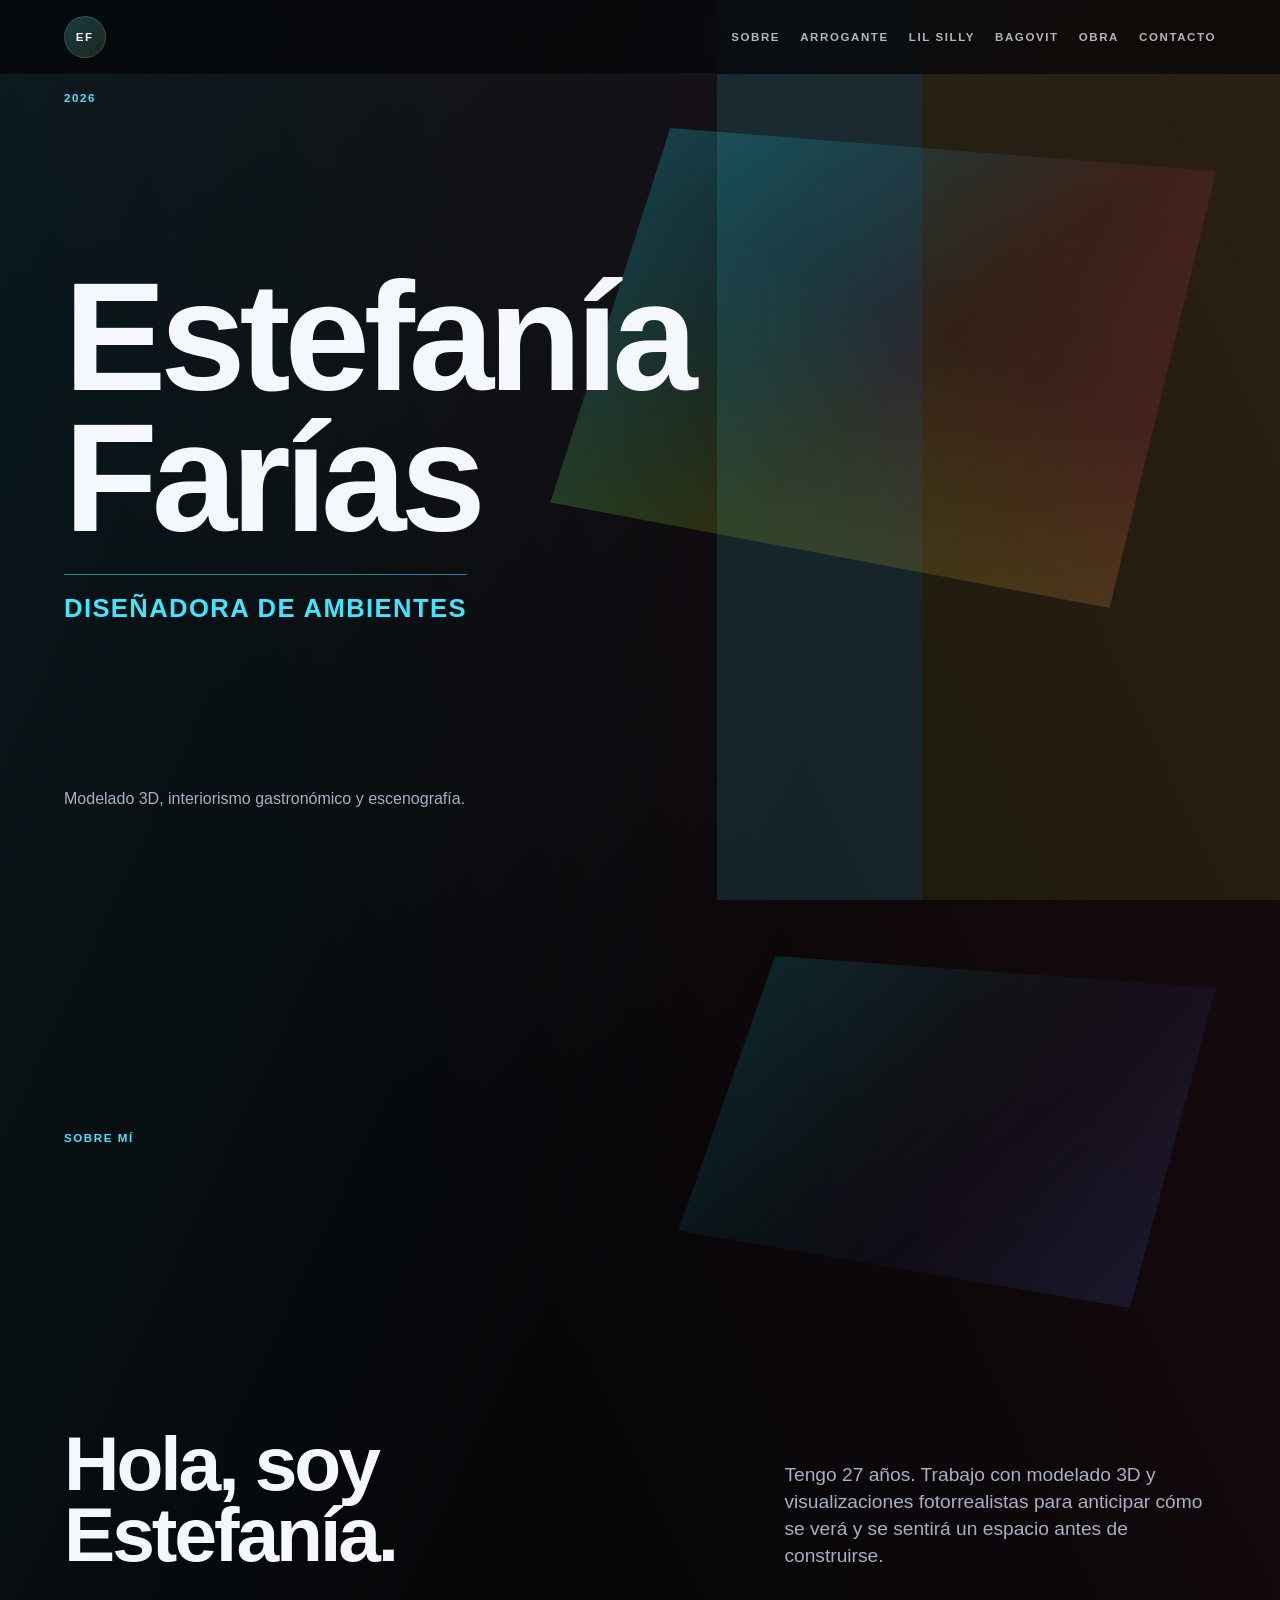
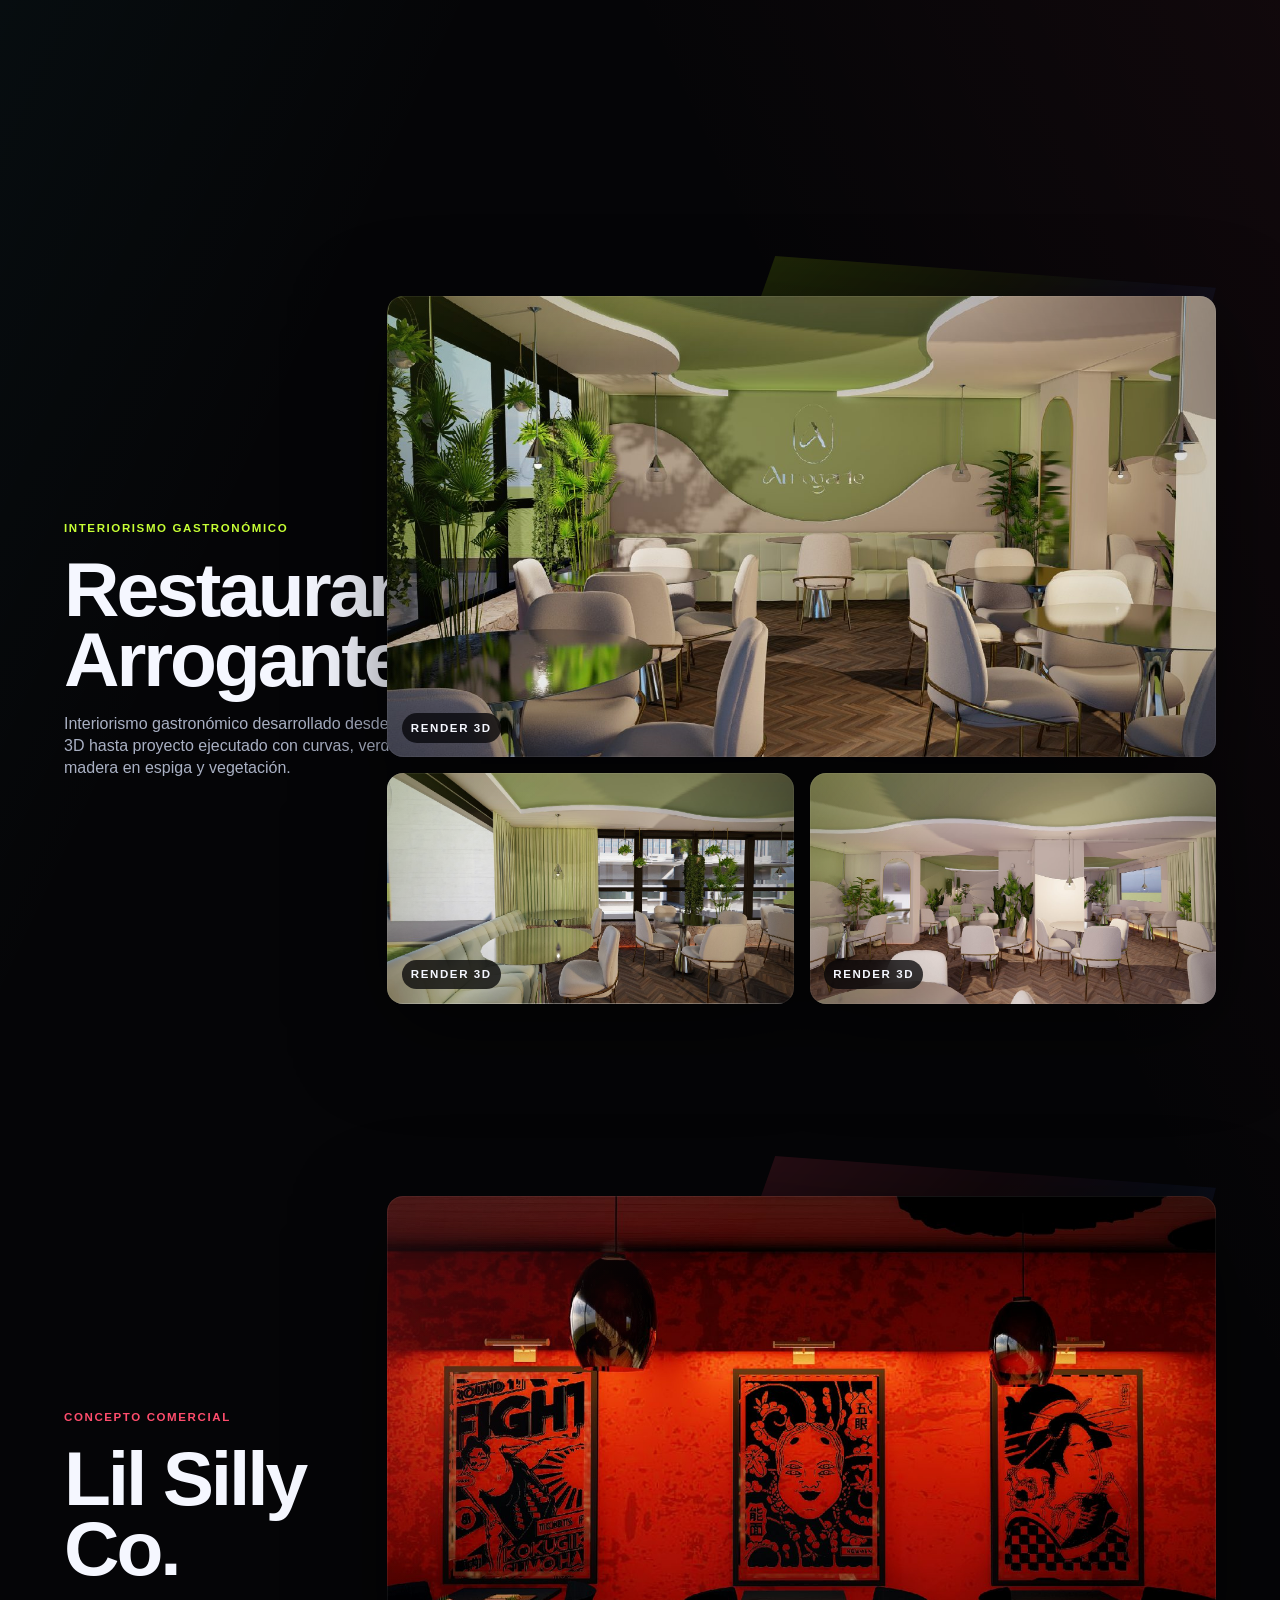
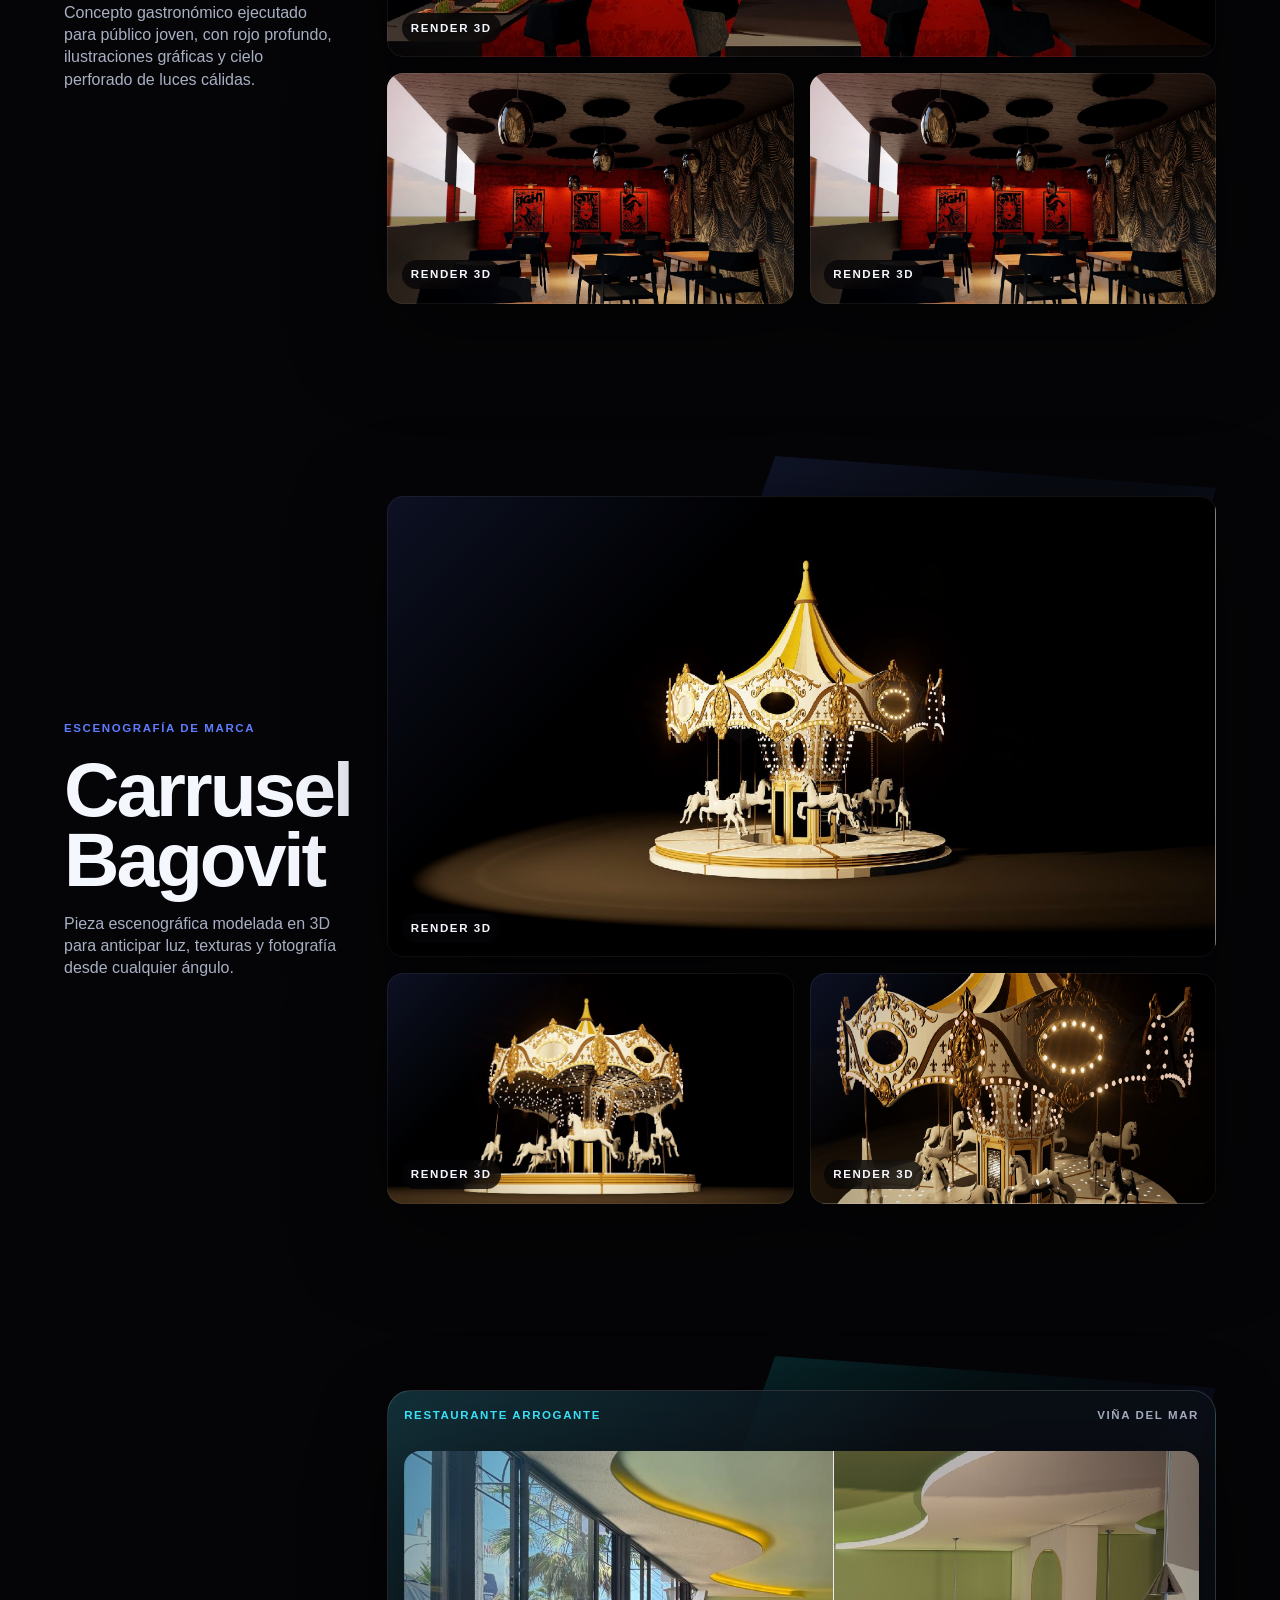
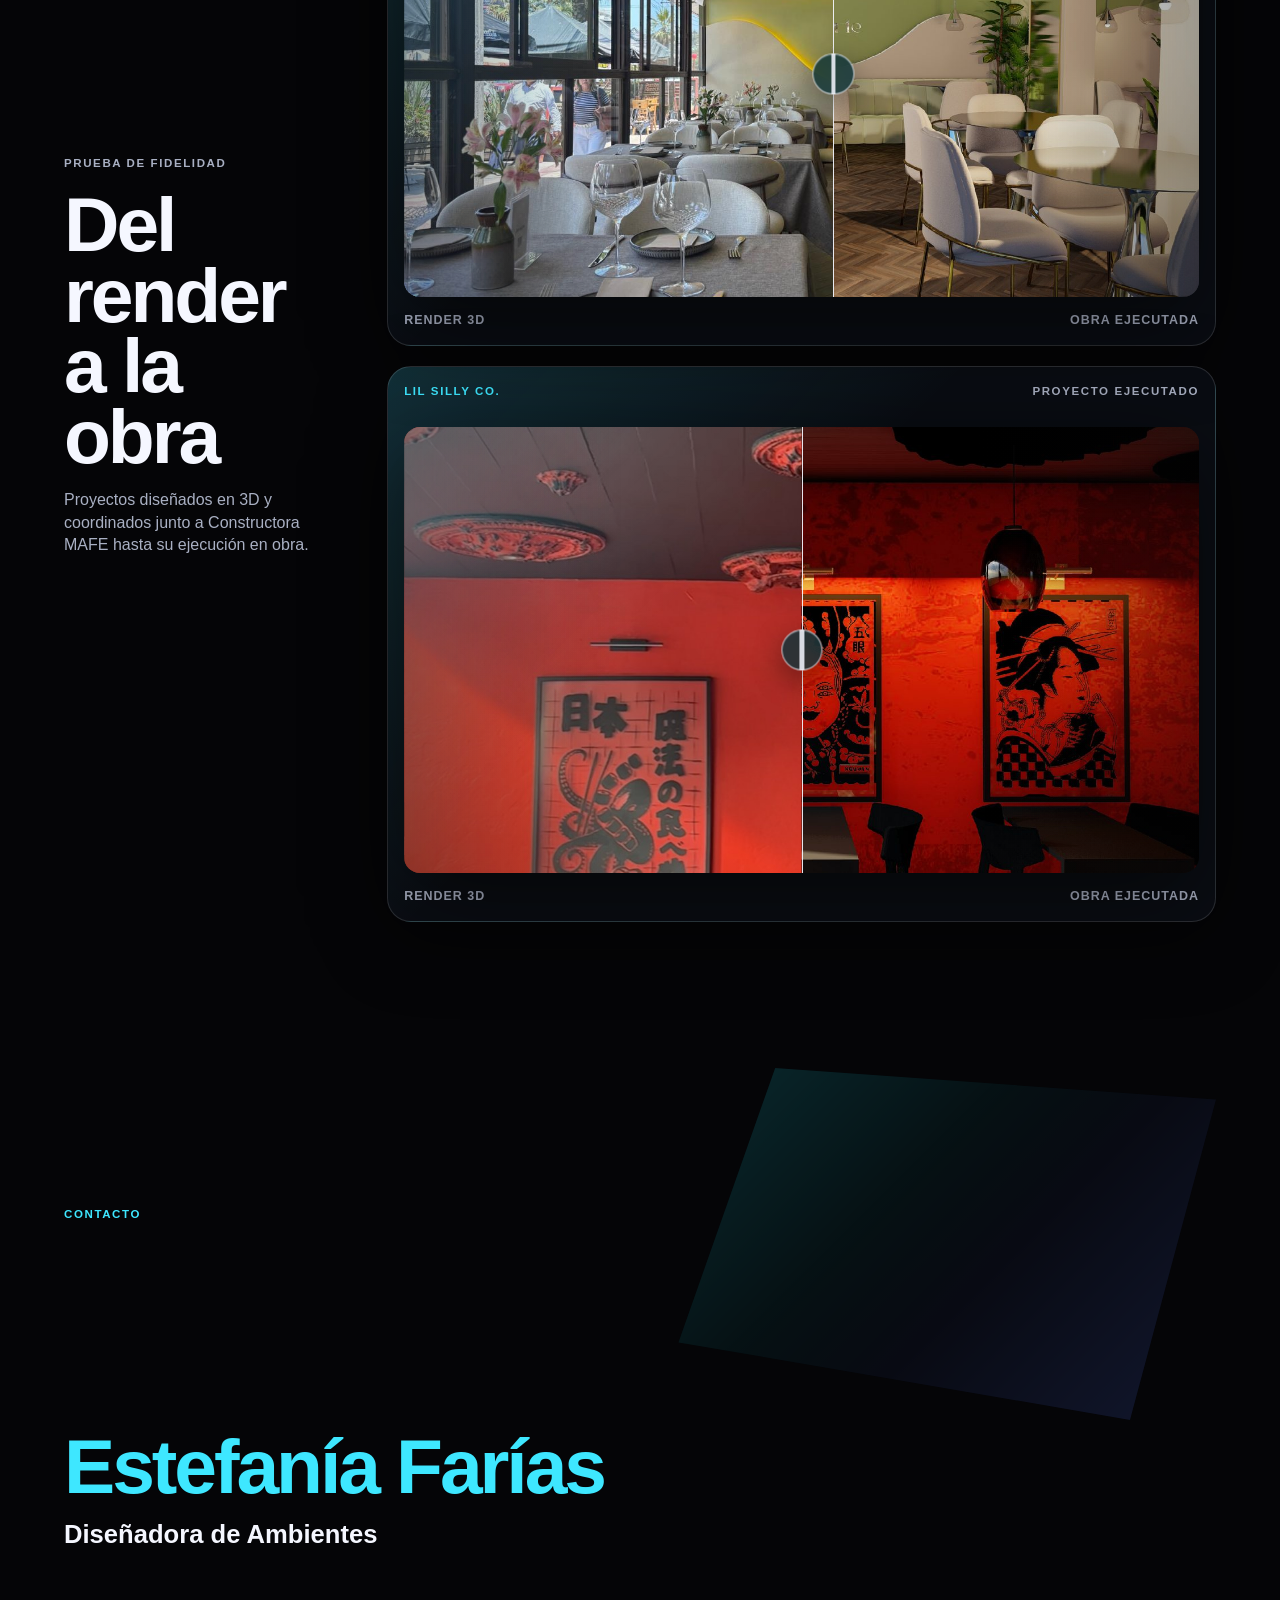
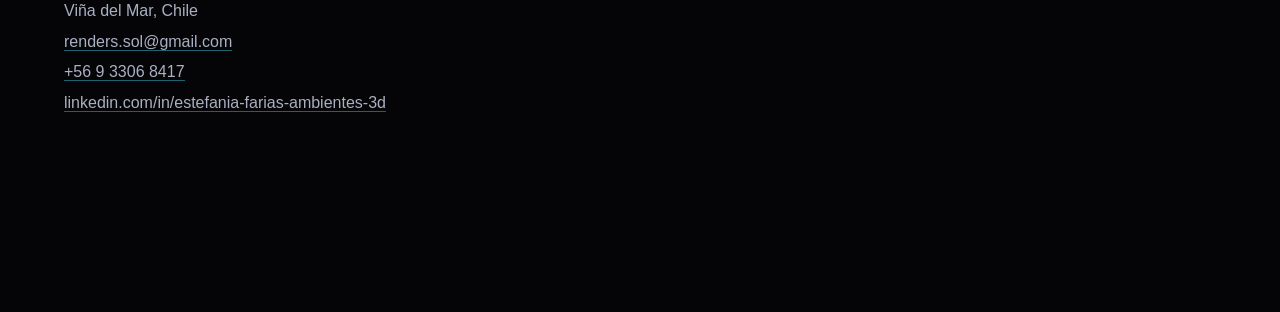
==== portfolio/index.html @ 69ecc2bc "Add Fanny portfolio" ====
<!doctype html>
<html lang="es">
  <head>
    <meta charset="utf-8">
    <meta name="viewport" content="width=device-width, initial-scale=1">
    <title>Estefanía Farías - Portafolio 2026</title>
    <meta name="description" content="Portafolio 2026 de Estefanía Farías, Diseñadora de Ambientes.">
    <link rel="stylesheet" href="css/styles.css">
    <link rel="stylesheet" href="css/print.css" media="print">
  </head>
  <body>
    <a class="skip-link" href="#contenido">Saltar al contenido</a>

    <header class="site-header" aria-label="Navegación principal">
      <a class="brand-mark" href="#portada" aria-label="Ir a portada">EF</a>
      <nav class="main-nav" aria-label="Secciones del portafolio">
        <a href="#sobre-mi">Sobre</a>
        <a href="#arrogante">Arrogante</a>
        <a href="#lil-silly">Lil Silly</a>
        <a href="#bagovit">Bagovit</a>
        <a href="#render-obra">Obra</a>
        <a href="#contacto">Contacto</a>
      </nav>
    </header>

    <main id="contenido">
      <section class="page cover" id="portada" data-section>
        <div class="cover__meta">2026</div>
        <div class="cover__content">
          <h1>Estefanía Farías</h1>
          <p>Diseñadora de Ambientes</p>
        </div>
        <p class="cover__line">Modelado 3D, interiorismo gastronómico y escenografía.</p>
      </section>

      <section class="page about" id="sobre-mi" data-section>
        <p class="kicker">Sobre mí</p>
        <div class="about__content">
          <h2>Hola, soy Estefanía.</h2>
          <p>
            Tengo 27 años. Trabajo con modelado 3D y visualizaciones fotorrealistas
            para anticipar cómo se verá y se sentirá un espacio antes de construirse.
          </p>
        </div>
      </section>

      <section class="page project project--arrogante" id="arrogante" data-section>
        <div class="project__text">
          <p class="kicker">Interiorismo gastronómico</p>
          <h2>Restaurante Arrogante</h2>
          <p>Interiorismo gastronómico desarrollado desde modelado 3D hasta proyecto ejecutado con curvas, verde salvia, madera en espiga y vegetación.</p>
        </div>
        <div class="project-gallery project-gallery--feature">
          <figure class="media media--wide">
            <img src="assets/projects/restaurante-arrogante/comedor-render.jpeg" alt="Render 3D del comedor de Restaurante Arrogante">
            <figcaption>RENDER 3D</figcaption>
          </figure>
          <figure class="media">
            <img src="assets/projects/restaurante-arrogante/muro-verde-render.jpeg" alt="Render 3D con muro verde de Restaurante Arrogante">
            <figcaption>RENDER 3D</figcaption>
          </figure>
          <figure class="media">
            <img src="assets/projects/restaurante-arrogante/detalle-interior-render.jpeg" alt="Render 3D de detalle interior de Restaurante Arrogante">
            <figcaption>RENDER 3D</figcaption>
          </figure>
        </div>
      </section>

      <section class="page project project--lil" id="lil-silly" data-section>
        <div class="project__text">
          <p class="kicker">Concepto comercial</p>
          <h2>Lil Silly Co.</h2>
          <p>Concepto gastronómico ejecutado para público joven, con rojo profundo, ilustraciones gráficas y cielo perforado de luces cálidas.</p>
        </div>
        <div class="project-gallery project-gallery--stack">
          <figure class="media media--wide">
            <img src="assets/projects/lil-silly-co/muro-rojo-render.jpeg" alt="Render 3D del muro rojo de Lil Silly Co.">
            <figcaption>RENDER 3D</figcaption>
          </figure>
          <figure class="media">
            <img src="assets/projects/lil-silly-co/comedor-render-01.jpeg" alt="Render 3D del comedor de Lil Silly Co.">
            <figcaption>RENDER 3D</figcaption>
          </figure>
          <figure class="media">
            <img src="assets/projects/lil-silly-co/comedor-render-02.jpeg" alt="Render 3D del comedor con gráfica de Lil Silly Co.">
            <figcaption>RENDER 3D</figcaption>
          </figure>
        </div>
      </section>

      <section class="page project project--bagovit" id="bagovit" data-section>
        <div class="project__text">
          <p class="kicker">Escenografía de marca</p>
          <h2>Carrusel Bagovit</h2>
          <p>Pieza escenográfica modelada en 3D para anticipar luz, texturas y fotografía desde cualquier ángulo.</p>
        </div>
        <div class="project-gallery project-gallery--feature">
          <figure class="media media--wide">
            <img src="assets/projects/carrusel-bagovit/carrusel-render.jpeg" alt="Render 3D principal del Carrusel Bagovit">
            <figcaption>RENDER 3D</figcaption>
          </figure>
          <figure class="media">
            <img src="assets/projects/carrusel-bagovit/vista-frontal-render.jpeg" alt="Render 3D frontal del Carrusel Bagovit">
            <figcaption>RENDER 3D</figcaption>
          </figure>
          <figure class="media">
            <img src="assets/projects/carrusel-bagovit/detalle-luces-render.jpeg" alt="Render 3D de luces y texturas del Carrusel Bagovit">
            <figcaption>RENDER 3D</figcaption>
          </figure>
        </div>
      </section>

      <section class="page execution execution--proof" id="render-obra" data-section>
        <div class="execution__text">
          <p class="kicker">Prueba de fidelidad</p>
          <h2>Del render a la obra</h2>
          <p>Proyectos diseñados en 3D y coordinados junto a Constructora MAFE hasta su ejecución en obra.</p>
        </div>

        <div class="comparison-list">
          <article class="comparison-card comparison-stage" data-compare style="--split: 54%;">
            <div class="comparison-card__header">
              <span>Restaurante Arrogante</span>
              <small>Viña del Mar</small>
            </div>
            <div class="compare-frame">
              <img src="assets/projects/render-obra-ejecutada/arrogante-render-3d.jpeg" alt="Render 3D de Restaurante Arrogante">
              <div class="compare-frame__after" aria-hidden="true">
                <img src="assets/projects/render-obra-ejecutada/arrogante-obra-ejecutada.jpeg" alt="">
              </div>
              <div class="compare-frame__rule" aria-hidden="true"></div>
              <input class="compare-frame__range" type="range" min="0" max="100" value="54" aria-label="Comparar render y obra ejecutada de Restaurante Arrogante">
            </div>
            <div class="comparison-card__legend" aria-hidden="true">
              <span>Render 3D</span>
              <span>Obra ejecutada</span>
            </div>
          </article>

          <article class="comparison-card comparison-stage" data-compare style="--split: 50%;">
            <div class="comparison-card__header">
              <span>Lil Silly Co.</span>
              <small>Proyecto ejecutado</small>
            </div>
            <div class="compare-frame">
              <img src="assets/projects/render-obra-ejecutada/lil-silly-render-3d.jpeg" alt="Render 3D de Lil Silly Co.">
              <div class="compare-frame__after" aria-hidden="true">
                <img src="assets/projects/render-obra-ejecutada/lil-silly-obra-ejecutada.jpeg" alt="">
              </div>
              <div class="compare-frame__rule" aria-hidden="true"></div>
              <input class="compare-frame__range" type="range" min="0" max="100" value="50" aria-label="Comparar render y obra ejecutada de Lil Silly Co.">
            </div>
            <div class="comparison-card__legend" aria-hidden="true">
              <span>Render 3D</span>
              <span>Obra ejecutada</span>
            </div>
          </article>
        </div>
      </section>

      <section class="page contact" id="contacto" data-section>
        <p class="kicker">Contacto</p>
        <div class="contact__content">
          <h2>Estefanía Farías</h2>
          <p>Diseñadora de Ambientes</p>
          <address>
            Viña del Mar, Chile<br>
            <a href="mailto:renders.sol@gmail.com">renders.sol@gmail.com</a><br>
            <a href="tel:+56933068417">+56 9 3306 8417</a><br>
            <a href="https://linkedin.com/in/estefania-farias-ambientes-3d">linkedin.com/in/estefania-farias-ambientes-3d</a>
          </address>
        </div>
      </section>
    </main>

    <script src="js/portfolio.js"></script>
  </body>
</html>
---- portfolio/css/styles.css ----
:root {
  --bg: #050507;
  --surface: #0d1017;
  --surface-2: #151923;
  --ink: #f5f7ff;
  --muted: #a9b0c3;
  --soft: #636d82;
  --accent: #3ee7ff;
  --accent-2: #c7ff35;
  --accent-3: #ff4d6d;
  --accent-4: #5f7cff;
  --line: rgba(245, 247, 255, 0.14);
  --shadow: 0 26px 90px rgba(0, 0, 0, 0.5);
  --radius: 16px;
  --sans: "Segoe UI Variable Display", "Segoe UI", "Bahnschrift", Arial, sans-serif;
  --max: 1480px;
  --pad-x: clamp(1.25rem, 5vw, 5rem);
  --pad-y: clamp(5.25rem, 7vw, 6.25rem);
  --project-accent: var(--accent);
  --project-accent-soft: rgba(62, 231, 255, 0.18);
}

* {
  box-sizing: border-box;
}

html {
  scroll-behavior: smooth;
  scrollbar-color: var(--accent) #080a0f;
}

body {
  margin: 0;
  background:
    linear-gradient(115deg, rgba(62, 231, 255, 0.09), transparent 28%),
    linear-gradient(245deg, rgba(255, 77, 109, 0.1), transparent 32%),
    var(--bg);
  color: var(--ink);
  font-family: var(--sans);
  font-size: 16px;
  line-height: 1.4;
  overflow-x: hidden;
}

::selection {
  background: var(--accent-2);
  color: #050507;
}

img {
  display: block;
  width: 100%;
  height: 100%;
  object-fit: cover;
}

a {
  color: inherit;
  text-decoration: none;
}

a:focus-visible {
  outline: 2px solid var(--project-accent);
  outline-offset: 4px;
}

figure,
h1,
h2,
p {
  margin: 0;
}

h1,
h2 {
  font-weight: 820;
  letter-spacing: -0.04em;
  line-height: 0.92;
}

h1 {
  max-width: 9ch;
  font-size: clamp(4.5rem, 12vw, 12rem);
}

h2 {
  font-size: clamp(3rem, 6vw, 6.5rem);
}

.skip-link {
  position: fixed;
  z-index: 30;
  top: 1rem;
  left: 1rem;
  padding: 0.75rem 1rem;
  background: var(--ink);
  color: var(--bg);
  transform: translateY(-5rem);
}

.skip-link:focus {
  transform: translateY(0);
}

.site-header {
  position: fixed;
  z-index: 20;
  top: 0;
  left: 0;
  right: 0;
  display: flex;
  align-items: center;
  justify-content: space-between;
  gap: 1rem;
  padding: 1rem var(--pad-x);
  color: rgba(245, 247, 255, 0.72);
  background: rgba(5, 5, 7, 0.72);
  backdrop-filter: blur(18px) saturate(130%);
  border-bottom: 1px solid rgba(245, 247, 255, 0.08);
}

.brand-mark,
.main-nav,
.kicker,
figcaption,
.cover__meta,
.comparison-card__header {
  font-size: 0.72rem;
  font-weight: 760;
  letter-spacing: 1.6px;
  text-transform: uppercase;
}

.brand-mark {
  width: 2.6rem;
  height: 2.6rem;
  display: grid;
  place-items: center;
  border: 1px solid var(--line);
  border-radius: 999px;
  background:
    linear-gradient(135deg, rgba(62, 231, 255, 0.2), rgba(199, 255, 53, 0.08)),
    rgba(245, 247, 255, 0.04);
  color: var(--ink);
}

.main-nav {
  display: flex;
  flex-wrap: nowrap;
  justify-content: flex-end;
  gap: 0.8rem 1.25rem;
  white-space: nowrap;
}

.main-nav a:hover {
  color: var(--accent);
}

.page {
  width: min(100%, var(--max));
  min-height: 100dvh;
  margin: 0 auto;
  padding: var(--pad-y) var(--pad-x);
  position: relative;
  isolation: isolate;
}

.page::before {
  content: "";
  position: absolute;
  z-index: -1;
  inset: 3.5rem var(--pad-x) auto auto;
  width: min(34rem, 42vw);
  height: min(22rem, 30vw);
  pointer-events: none;
  background:
    linear-gradient(135deg, var(--project-accent), transparent 58%),
    linear-gradient(315deg, var(--accent-4), transparent 62%);
  clip-path: polygon(18% 0, 100% 9%, 84% 100%, 0 78%);
  opacity: 0.16;
  filter: saturate(120%);
}

.kicker,
.cover__meta {
  color: var(--project-accent);
}

.cover {
  --project-accent: var(--accent);
  display: grid;
  grid-template-rows: auto 1fr auto;
  gap: 2rem;
  background:
    linear-gradient(90deg, transparent 0 56%, rgba(62, 231, 255, 0.12) 56% 72%, rgba(199, 255, 53, 0.08) 72% 100%);
}

.cover::before {
  inset: 8rem var(--pad-x) auto auto;
  width: min(42rem, 52vw);
  height: min(30rem, 42vw);
  opacity: 0.28;
  background:
    linear-gradient(140deg, rgba(62, 231, 255, 0.95), transparent 52%),
    linear-gradient(25deg, rgba(199, 255, 53, 0.75), transparent 58%),
    linear-gradient(300deg, rgba(255, 77, 109, 0.7), transparent 68%);
}

.cover__content {
  align-self: center;
  display: grid;
  gap: 1.5rem;
}

.cover__content p {
  width: fit-content;
  padding-top: 1rem;
  border-top: 1px solid rgba(62, 231, 255, 0.54);
  color: var(--accent);
  font-size: clamp(1.05rem, 2vw, 1.8rem);
  font-weight: 760;
  letter-spacing: 1.4px;
  text-transform: uppercase;
}

.cover__line {
  max-width: 28rem;
  color: var(--muted);
}

.about {
  display: grid;
  align-items: center;
}

.about__content {
  display: grid;
  grid-template-columns: 0.95fr 0.65fr;
  gap: clamp(2rem, 7vw, 8rem);
  align-items: end;
}

.about__content p {
  color: var(--muted);
  font-size: clamp(1rem, 1.5vw, 1.28rem);
}

.project {
  display: grid;
  grid-template-columns: minmax(17rem, 0.32fr) 1fr;
  gap: clamp(2rem, 4vw, 4rem);
  align-items: center;
}

.project--arrogante {
  --project-accent: var(--accent-2);
  --project-accent-soft: rgba(199, 255, 53, 0.14);
}

.project--lil {
  --project-accent: var(--accent-3);
  --project-accent-soft: rgba(255, 77, 109, 0.16);
}

.project--bagovit {
  --project-accent: var(--accent-4);
  --project-accent-soft: rgba(95, 124, 255, 0.18);
}

.execution--proof {
  --project-accent: var(--accent);
  --project-accent-soft: rgba(62, 231, 255, 0.16);
}

.project__text,
.execution__text {
  display: grid;
  gap: 1.1rem;
}

.project__text p:not(.kicker),
.execution__text p {
  max-width: 25rem;
  color: var(--muted);
}

.project-gallery {
  display: grid;
  grid-template-columns: 1fr 1fr;
  gap: 1rem;
}

.project-gallery--feature .media--wide,
.project-gallery--stack .media--wide {
  grid-column: 1 / -1;
  height: clamp(18rem, 36vw, 33rem);
}

.project-gallery .media:not(.media--wide) {
  height: clamp(12rem, 18vw, 16.5rem);
}

.media {
  position: relative;
  overflow: hidden;
  border-radius: var(--radius);
  background: var(--surface);
  box-shadow: var(--shadow);
  outline: 1px solid rgba(245, 247, 255, 0.08);
  outline-offset: -1px;
}

.media::after {
  content: "";
  position: absolute;
  inset: 0;
  pointer-events: none;
  background:
    linear-gradient(135deg, var(--project-accent-soft), transparent 32%),
    radial-gradient(circle at 50% 40%, transparent 48%, rgba(0, 0, 0, 0.32) 100%);
  opacity: 0.78;
}

figcaption {
  position: absolute;
  left: 0.9rem;
  bottom: 0.9rem;
  z-index: 2;
  padding: 0.42rem 0.58rem;
  border-radius: 999px;
  background: rgba(5, 5, 7, 0.76);
  color: var(--ink);
  backdrop-filter: blur(10px) saturate(130%);
}

.execution {
  display: grid;
  grid-template-columns: minmax(17rem, 0.3fr) 1fr;
  gap: clamp(2rem, 4vw, 4rem);
  align-items: center;
}

.comparison-list {
  display: grid;
  gap: 1.2rem;
}

.comparison-card {
  padding: 1rem;
  border: 1px solid var(--line);
  border-radius: calc(var(--radius) + 8px);
  background:
    linear-gradient(135deg, var(--project-accent-soft), transparent 42%),
    rgba(13, 16, 23, 0.82);
  box-shadow: 0 20px 70px rgba(0, 0, 0, 0.36);
}

.comparison-stage {
  display: grid;
  gap: 0.9rem;
  transition:
    border-color 180ms cubic-bezier(0.23, 1, 0.32, 1),
    transform 180ms cubic-bezier(0.23, 1, 0.32, 1);
}

@media (hover: hover) and (pointer: fine) {
  .comparison-stage:hover {
    border-color: color-mix(in srgb, var(--project-accent) 55%, transparent);
    transform: translateY(-2px);
  }
}

.comparison-card__header {
  display: flex;
  justify-content: space-between;
  gap: 1rem;
  margin-bottom: 0.85rem;
  color: var(--project-accent);
}

.comparison-card__header small {
  color: var(--muted);
  font: inherit;
}

.compare-frame {
  position: relative;
  isolation: isolate;
  overflow: hidden;
  min-height: clamp(15rem, 28vw, 24rem);
  border-radius: var(--radius);
  background: var(--surface);
  box-shadow: var(--shadow);
}

.compare-frame::after {
  content: "";
  position: absolute;
  inset: 0;
  z-index: 3;
  pointer-events: none;
  background:
    linear-gradient(90deg, rgba(5, 5, 7, 0.22), transparent 28%, transparent 72%, rgba(5, 5, 7, 0.24)),
    linear-gradient(135deg, var(--project-accent-soft), transparent 36%),
    radial-gradient(circle at 50% 42%, transparent 52%, rgba(0, 0, 0, 0.24) 100%);
}

.compare-frame__after {
  position: absolute;
  inset: 0;
  z-index: 1;
  width: 100%;
  overflow: hidden;
  clip-path: inset(0 calc(100% - var(--split)) 0 0);
}

.compare-frame__rule {
  position: absolute;
  z-index: 4;
  top: 0;
  bottom: 0;
  left: var(--split);
  width: 2.5rem;
  transform: translateX(-50%);
  pointer-events: none;
}

.compare-frame__rule::before {
  content: "";
  position: absolute;
  top: 0;
  bottom: 0;
  left: 50%;
  width: 1px;
  background: rgba(245, 247, 255, 0.92);
}

.compare-frame__rule::after {
  content: "";
  position: absolute;
  top: 50%;
  left: 50%;
  width: 2.45rem;
  height: 2.45rem;
  border: 1px solid rgba(245, 247, 255, 0.74);
  border-radius: 999px;
  background:
    linear-gradient(90deg, transparent 0 44%, rgba(245, 247, 255, 0.86) 44% 56%, transparent 56% 100%),
    color-mix(in srgb, var(--project-accent) 18%, rgba(5, 5, 7, 0.82));
  box-shadow:
    0 10px 30px rgba(0, 0, 0, 0.42),
    inset 0 1px 0 rgba(245, 247, 255, 0.22);
  backdrop-filter: blur(10px) saturate(140%);
  transform: translate(-50%, -50%);
}

.compare-frame__range {
  position: absolute;
  inset: 0;
  z-index: 5;
  width: 100%;
  height: 100%;
  margin: 0;
  opacity: 0;
  cursor: ew-resize;
}

.compare-frame:focus-within {
  outline: 2px solid var(--project-accent);
  outline-offset: 4px;
}

.comparison-card__legend {
  display: flex;
  justify-content: space-between;
  gap: 1rem;
  color: var(--muted);
  font-size: 0.78rem;
  font-weight: 720;
  letter-spacing: 1px;
  text-transform: uppercase;
}

.contact {
  display: grid;
  align-items: center;
}

.contact__content {
  display: grid;
  gap: 1rem;
}

.contact h2 {
  color: var(--accent);
}

.contact__content > p {
  color: var(--ink);
  font-size: clamp(1.1rem, 2vw, 1.7rem);
  font-weight: 760;
}

address {
  margin-top: 1.7rem;
  color: var(--muted);
  font-style: normal;
  line-height: 1.9;
}

address a {
  border-bottom: 1px solid rgba(62, 231, 255, 0.42);
}

address a:hover {
  color: var(--accent);
}

.motion-ready [data-section] {
  opacity: 0.08;
  filter: blur(10px);
  transform: translateY(1rem);
  transition:
    opacity 520ms cubic-bezier(0.23, 1, 0.32, 1),
    filter 520ms cubic-bezier(0.23, 1, 0.32, 1),
    transform 520ms cubic-bezier(0.23, 1, 0.32, 1);
}

.motion-ready [data-section].is-visible {
  opacity: 1;
  filter: blur(0);
  transform: translateY(0);
}

@media (prefers-reduced-motion: reduce) {
  html {
    scroll-behavior: auto;
  }

  *,
  *::before,
  *::after {
    transition-duration: 1ms !important;
    animation-duration: 1ms !important;
  }
}

@media (max-width: 980px) {
  .about__content,
  .project,
  .execution {
    grid-template-columns: 1fr;
  }

  .project__text p:not(.kicker),
  .execution__text p {
    max-width: 42rem;
  }
}

@media (max-width: 700px) {
  .site-header {
    align-items: center;
  }

  .main-nav {
    display: none;
  }

  .page {
    min-height: auto;
    padding-top: 5.5rem;
    padding-bottom: 4.25rem;
  }

  .cover {
    min-height: 100dvh;
  }

  .cover__line {
    max-width: 18rem;
  }

  h1 {
    font-size: clamp(3.4rem, 16vw, 5rem);
  }

  h2 {
    font-size: clamp(2.5rem, 13vw, 4rem);
  }

  .project-gallery {
    grid-template-columns: 1fr;
  }

  .project-gallery--feature .media--wide,
  .project-gallery--stack .media--wide,
  .project-gallery .media:not(.media--wide) {
    height: auto;
    aspect-ratio: 16 / 10;
  }

  .compare-frame {
    min-height: auto;
    aspect-ratio: 4 / 3;
  }

  address {
    word-break: break-word;
  }
}
---- portfolio/css/print.css ----
@page {
  size: A4 landscape;
  margin: 0;
}

* {
  -webkit-print-color-adjust: exact;
  print-color-adjust: exact;
}

html,
body {
  background: #050507 !important;
  color: #f5f7ff !important;
}

.site-header,
.skip-link {
  display: none !important;
}

.page {
  width: 297mm;
  height: 210mm;
  min-height: 0;
  max-width: none;
  margin: 0;
  padding: 16mm 18mm;
  overflow: hidden;
  page-break-after: always;
  break-after: page;
}

.page:last-child {
  page-break-after: auto;
  break-after: auto;
}

[data-section] {
  opacity: 1 !important;
  transform: none !important;
}

h1 {
  font-size: 68pt;
}

h2 {
  font-size: 38pt;
}

p,
address {
  font-size: 10pt;
}

.kicker,
figcaption,
.cover__meta,
.comparison-card__header {
  font-size: 7pt;
}

.cover,
.about,
.project,
.execution,
.contact {
  min-height: 178mm;
}

.project,
.execution {
  grid-template-columns: 70mm 1fr;
  gap: 12mm;
}

.about__content {
  grid-template-columns: 1fr 1fr;
}

.project-gallery--feature .media--wide,
.project-gallery--stack .media--wide {
  height: 92mm;
}

.project-gallery .media:not(.media--wide) {
  height: 45mm;
}

.comparison-card {
  padding: 5mm;
}

.compare-frame {
  display: grid;
  grid-template-columns: 1fr 1fr;
  gap: 4mm;
  min-height: 0;
  box-shadow: none;
}

.compare-frame::after,
.compare-frame__rule,
.compare-frame__range,
.comparison-card__legend {
  display: none !important;
}

.compare-frame > img,
.compare-frame__after img {
  height: 56mm;
}

.compare-frame__after {
  position: static;
  width: auto;
  clip-path: none;
}

figure,
img,
.project-gallery,
.comparison-card,
.compare-frame {
  break-inside: avoid;
  page-break-inside: avoid;
}
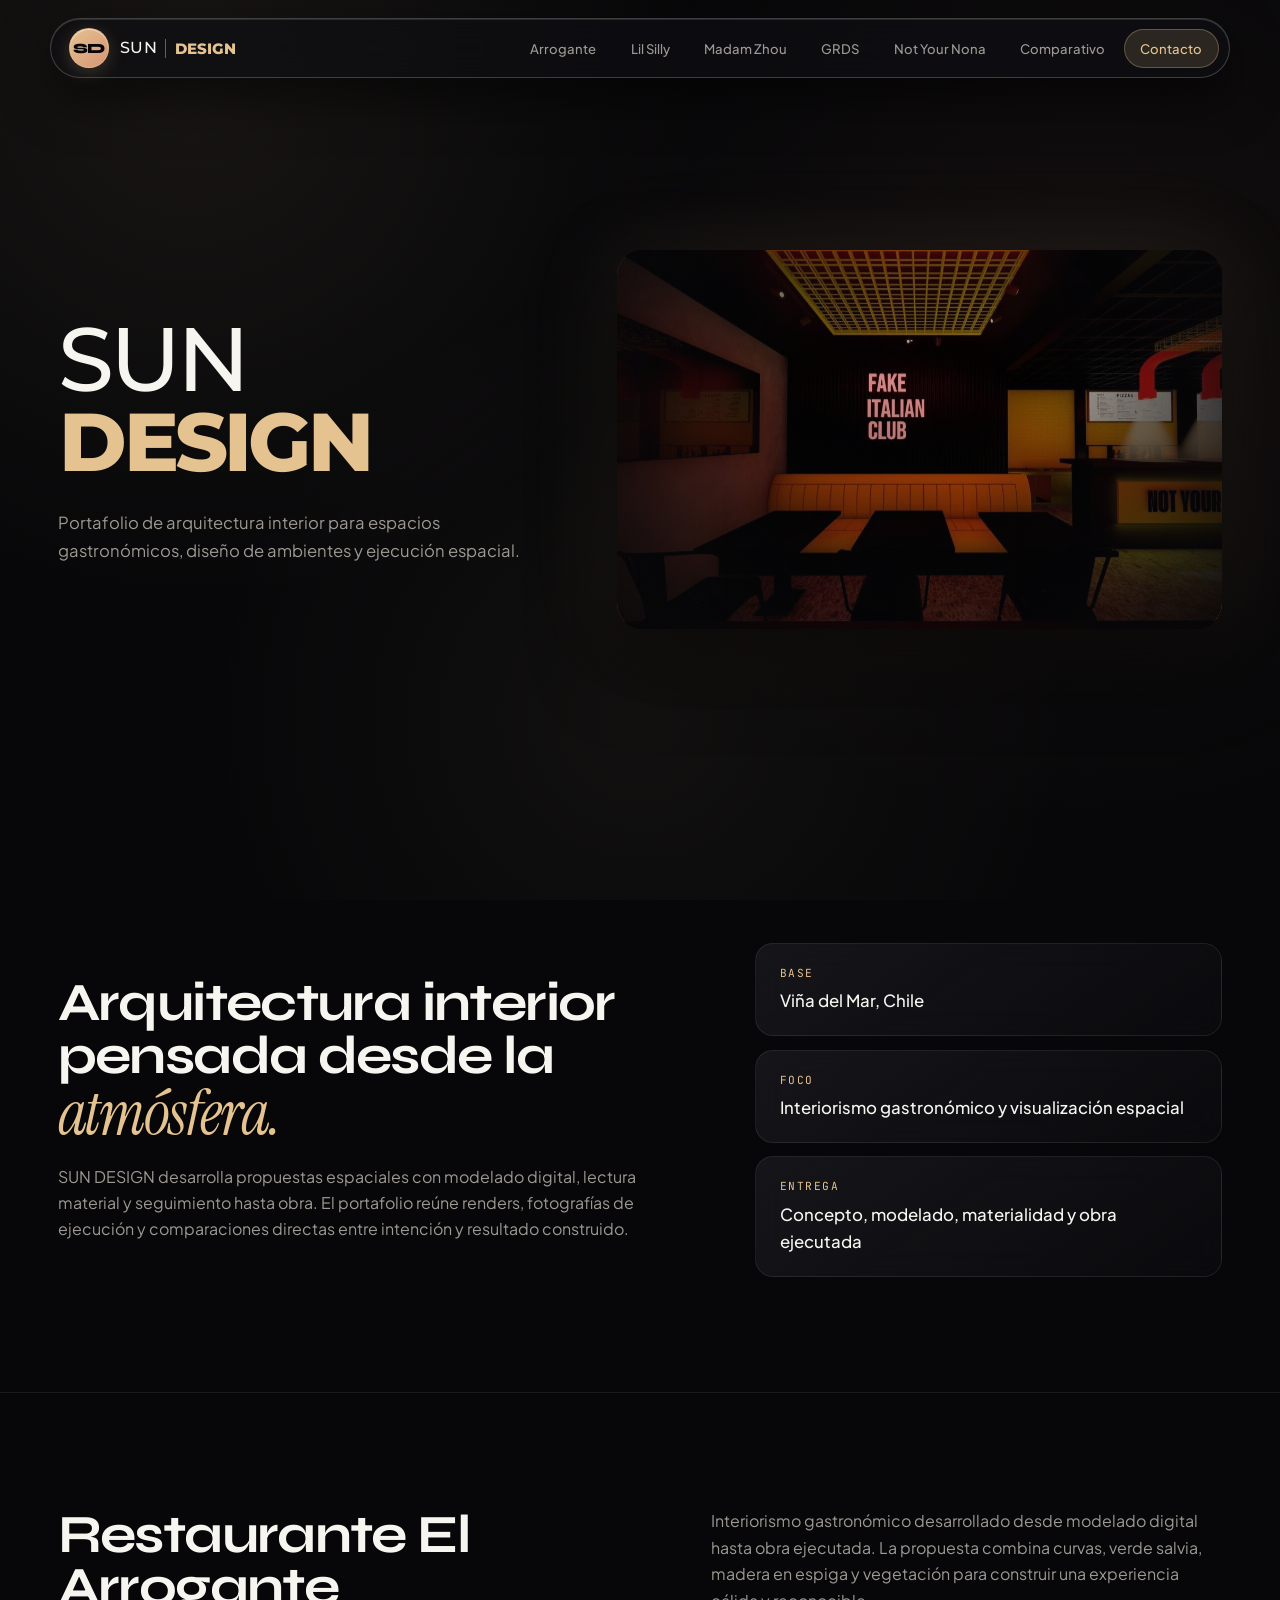
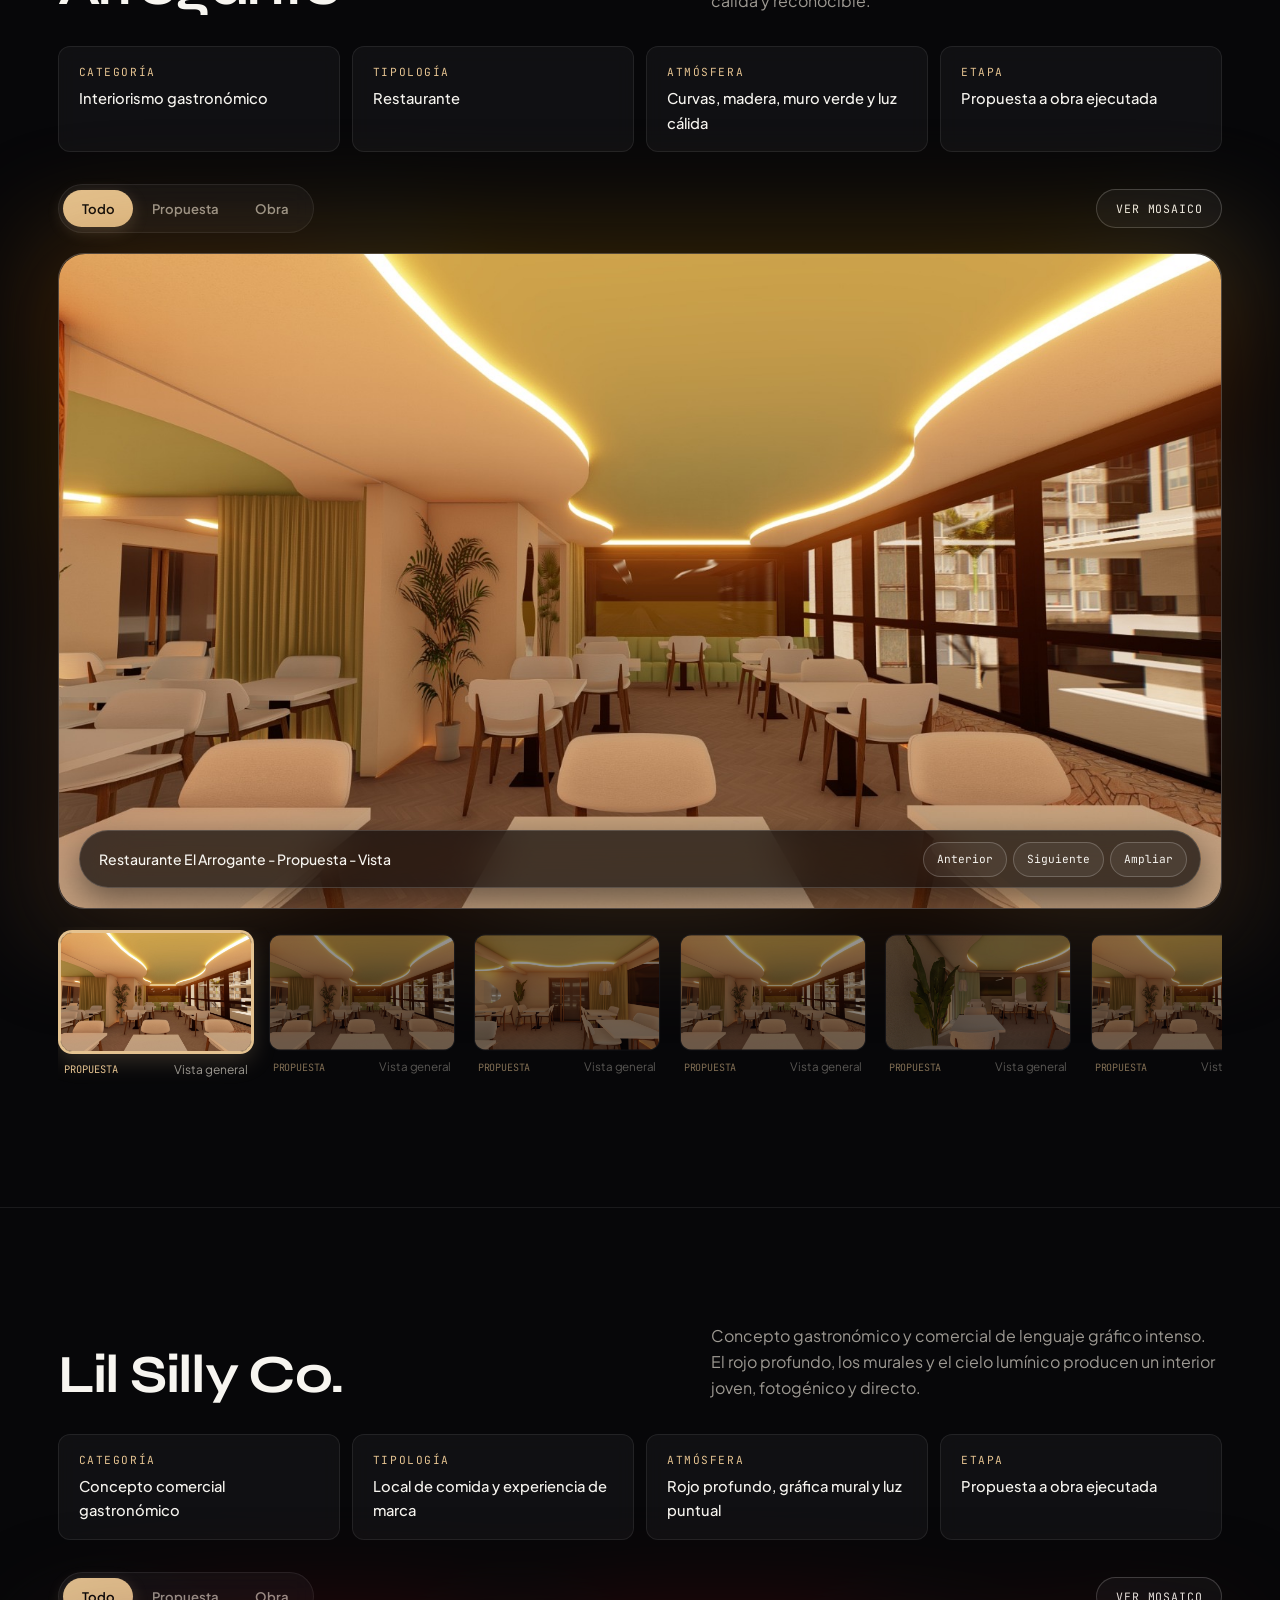
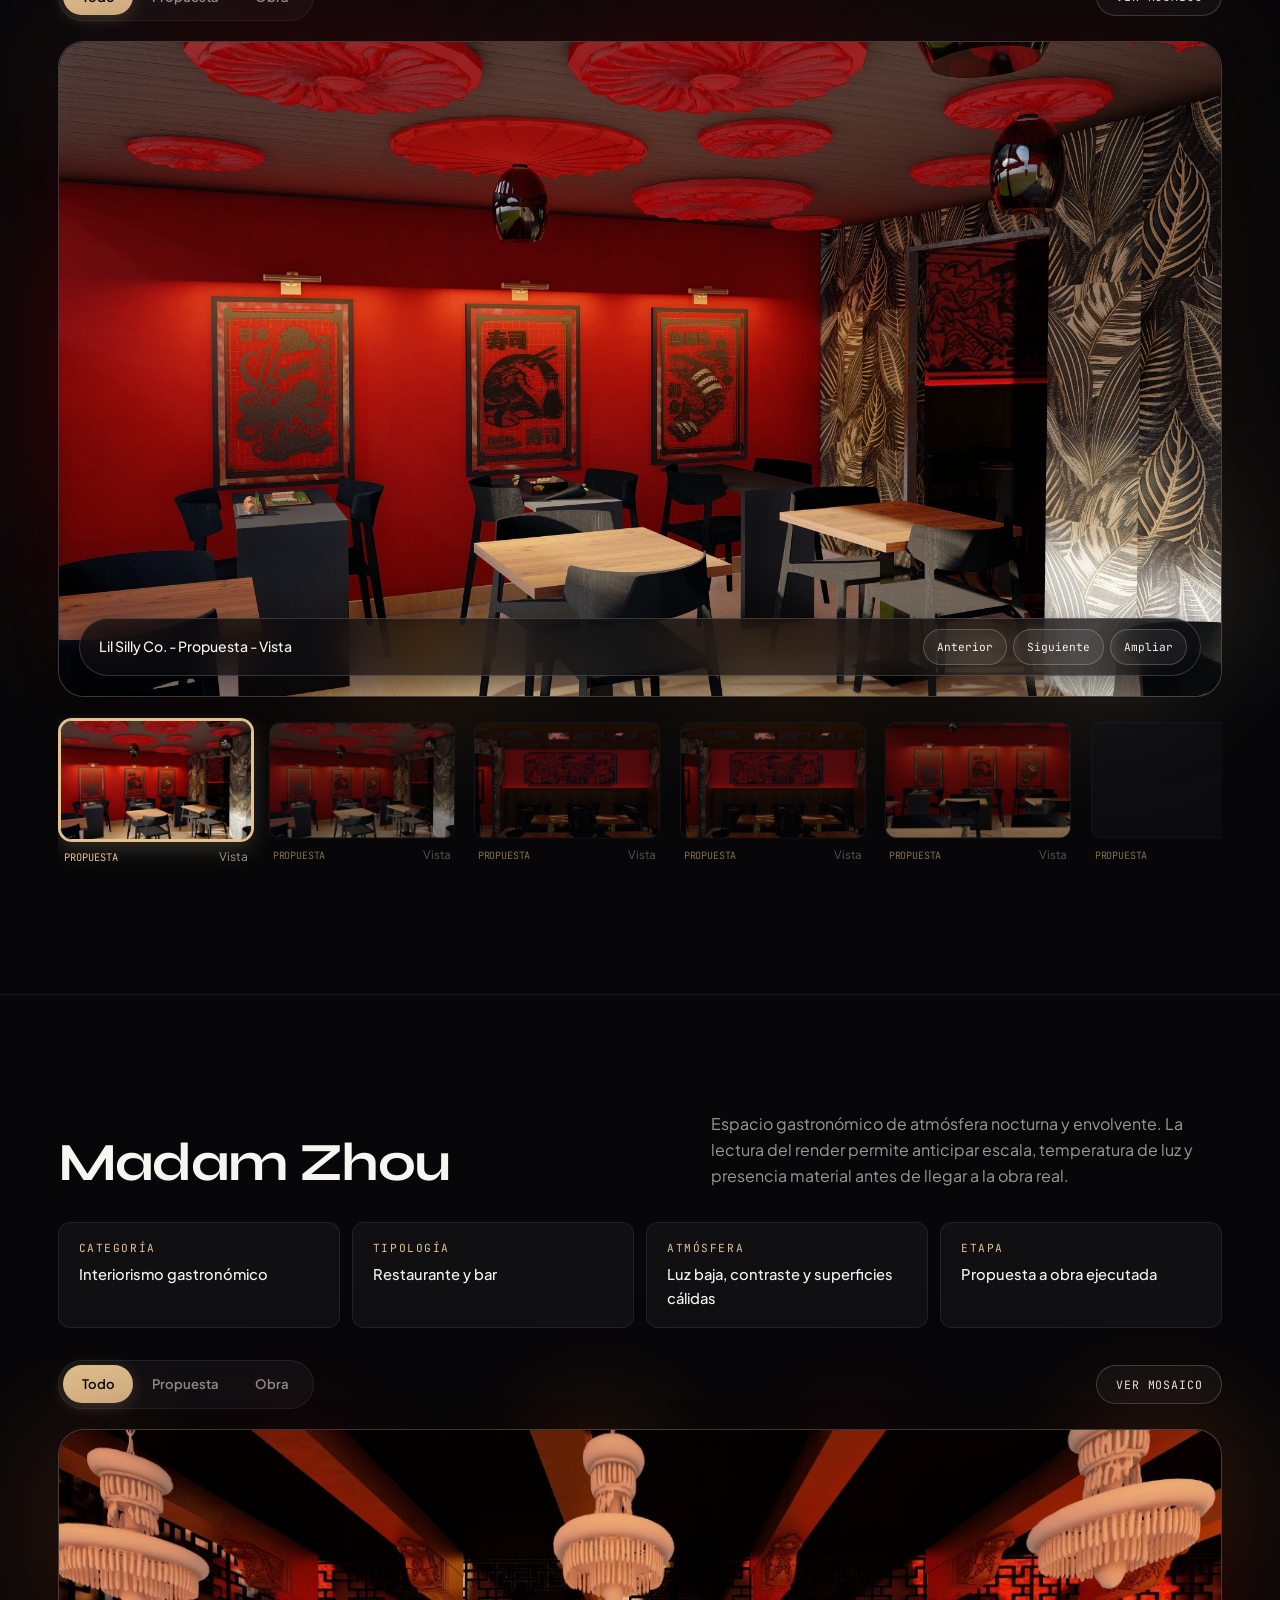
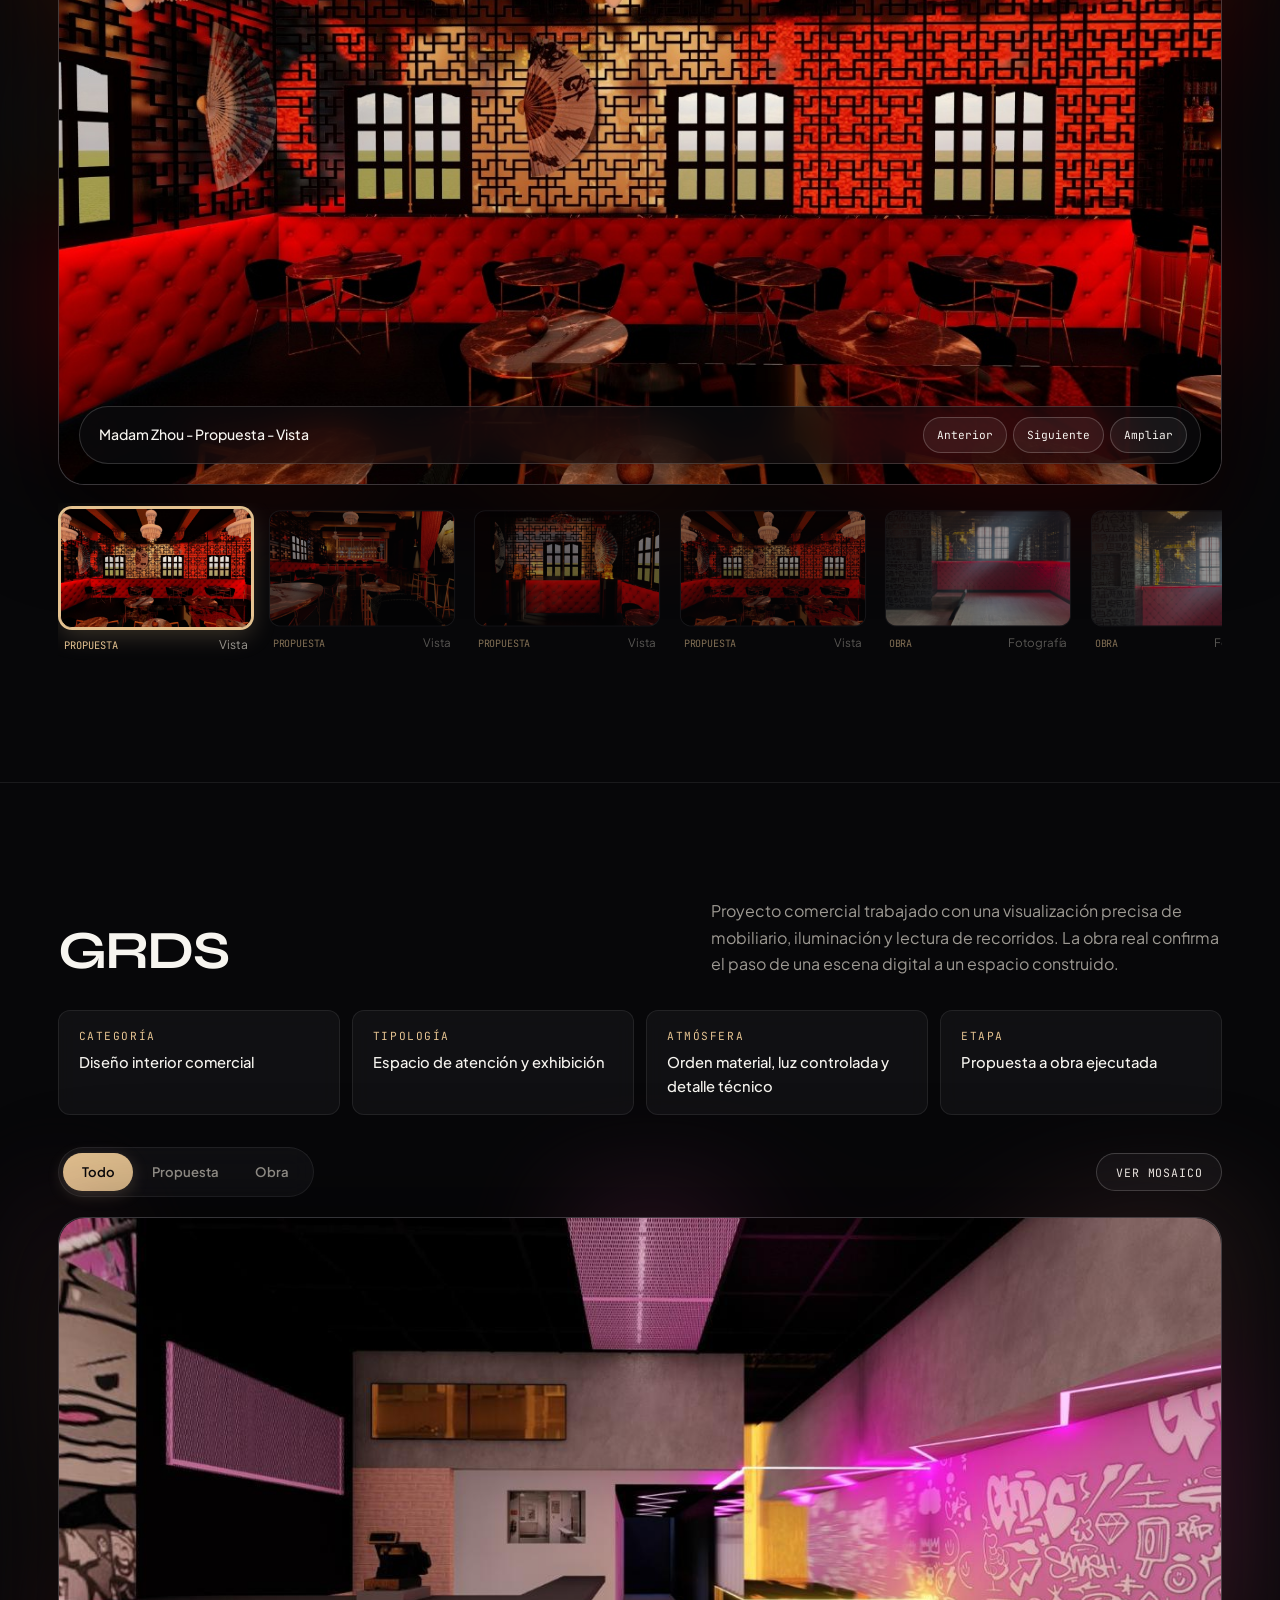
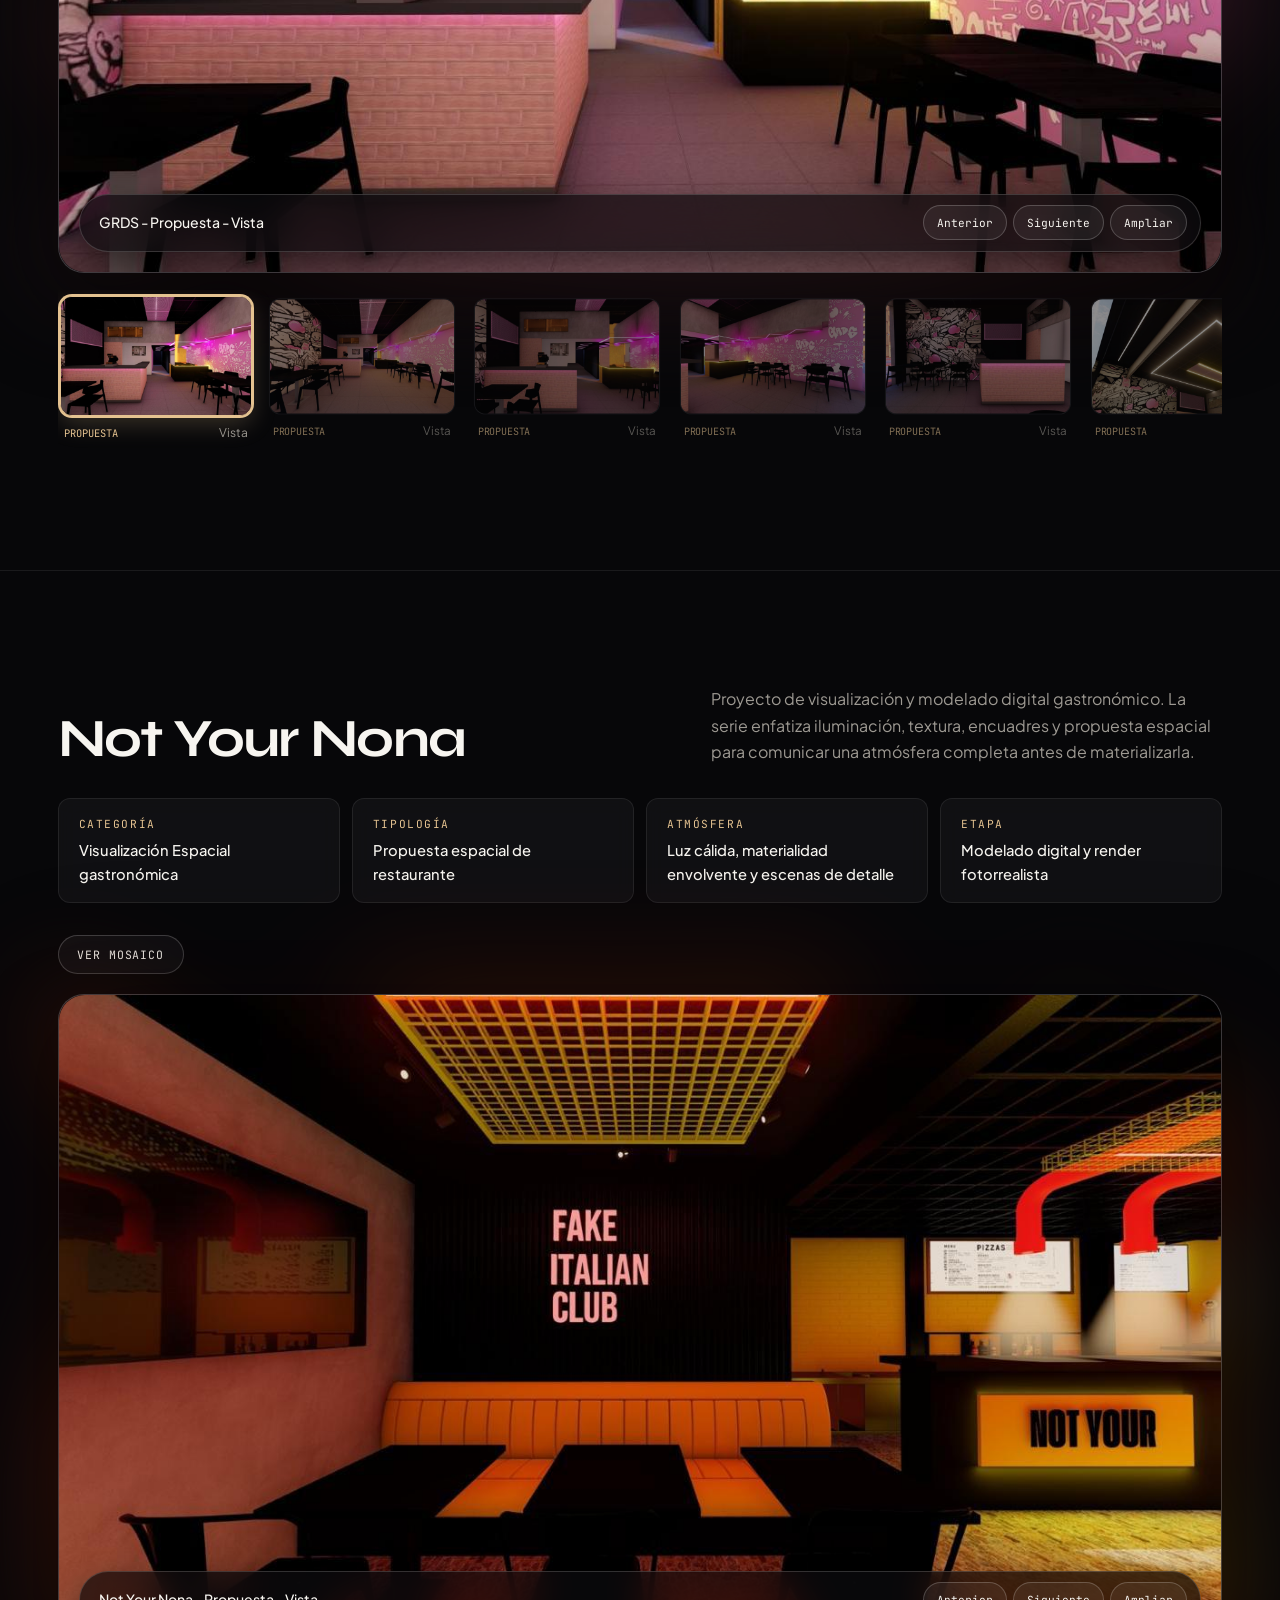
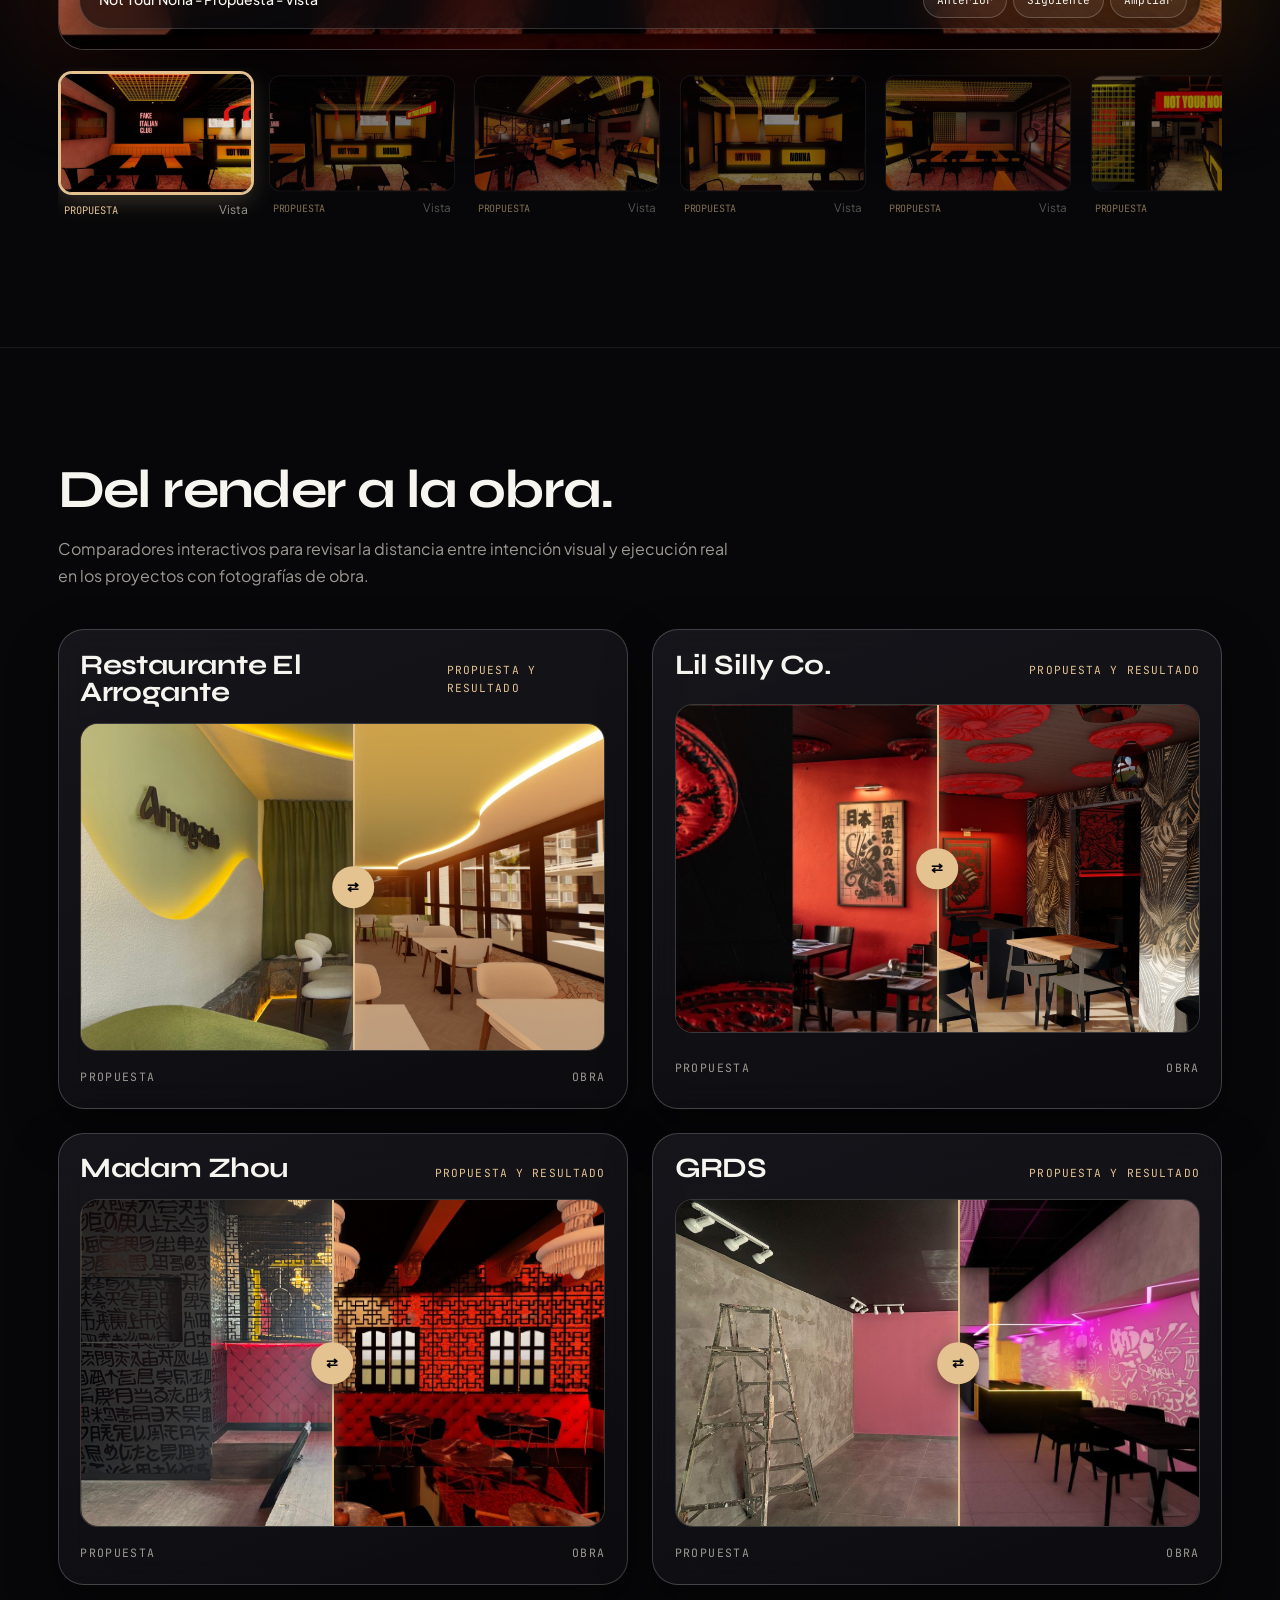
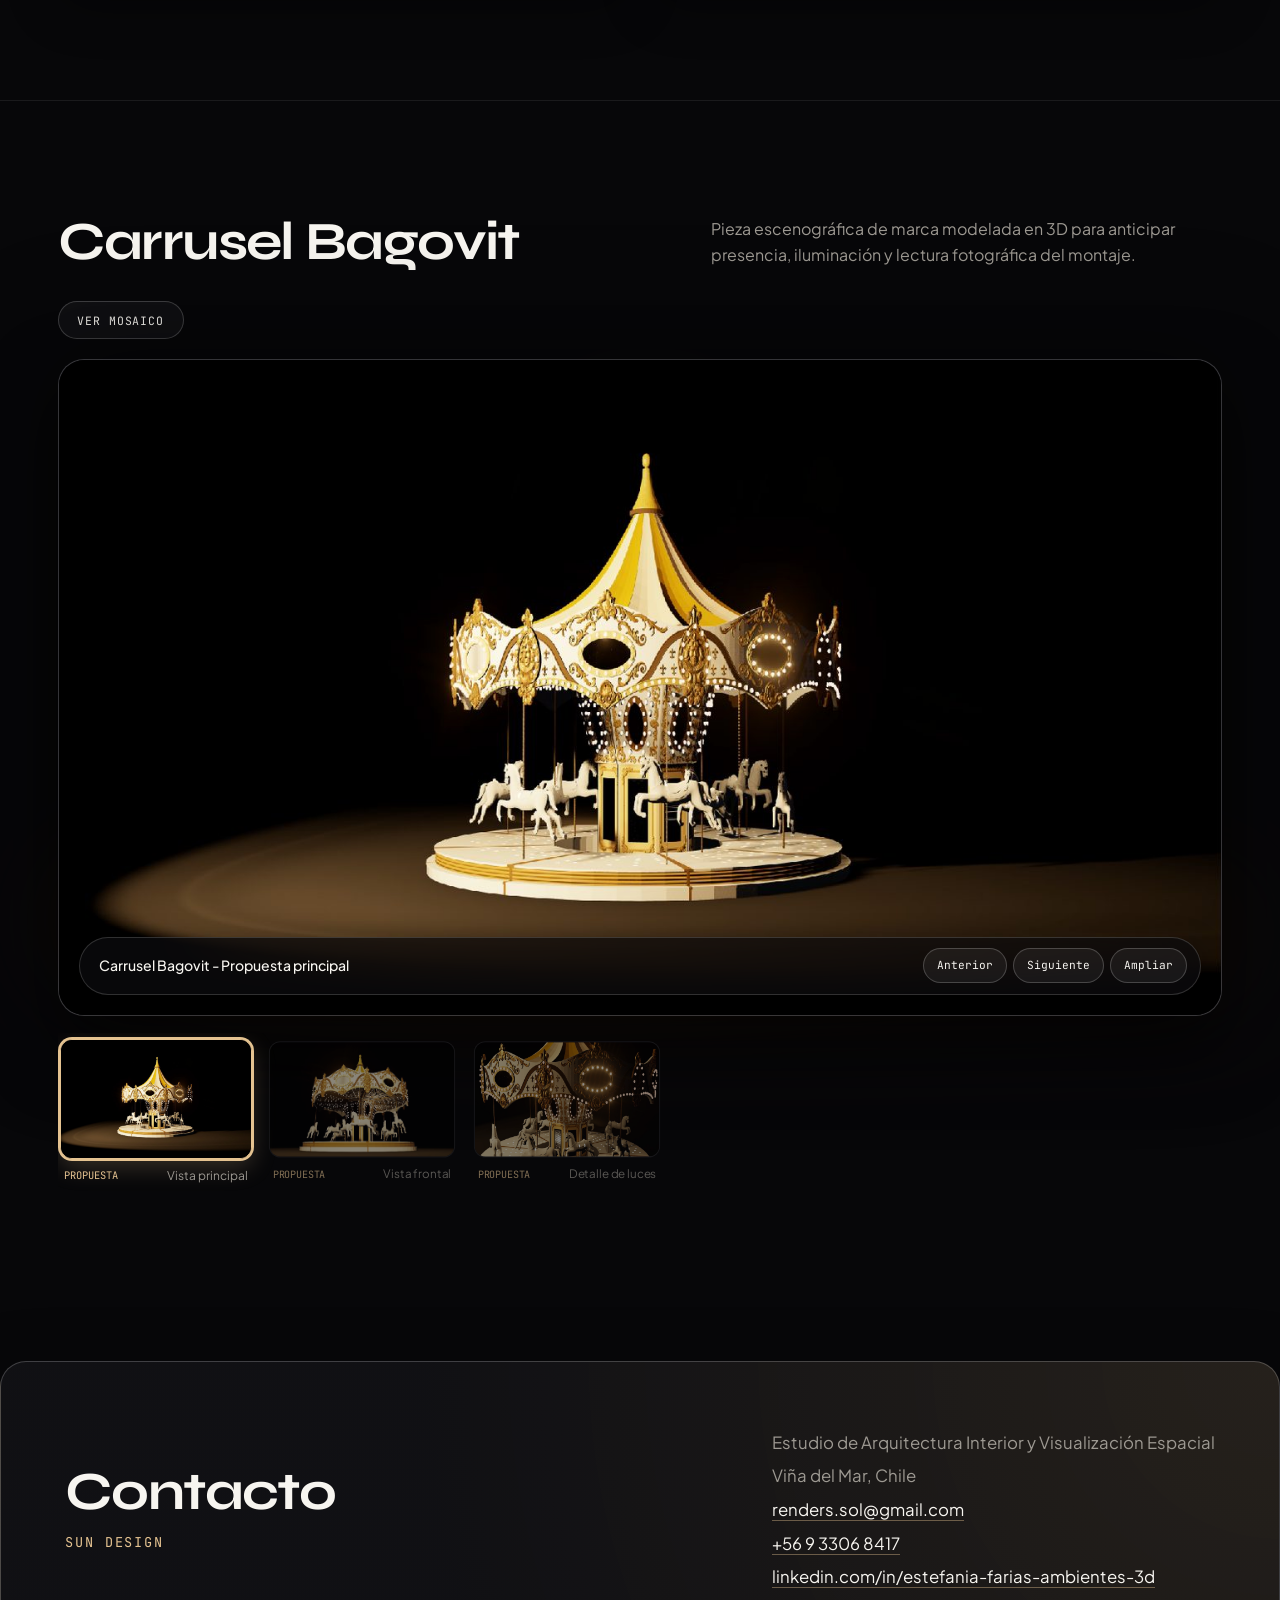
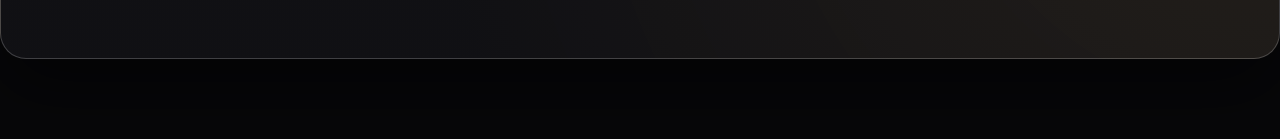
==== commit bb6d6b10: "Refina portfolio SUN DESIGN y configura Vercel" ====
--- a/portfolio/index.html
+++ b/portfolio/index.html
@@ -3,8 +3,15 @@
   <head>
     <meta charset="utf-8">
     <meta name="viewport" content="width=device-width, initial-scale=1">
-    <title>Estefanía Farías - Portafolio 2026</title>
-    <meta name="description" content="Portafolio 2026 de Estefanía Farías, Diseñadora de Ambientes.">
+    <title>SUN DESIGN - Portafolio - Arquitectura Interior</title>
+    <meta name="description" content="Portafolio de SUN DESIGN. Estudio de arquitectura interior, interiorismo gastronómico, visualización espacial y obra ejecutada.">
+    <meta property="og:title" content="SUN DESIGN - Portafolio">
+    <meta property="og:description" content="Arquitectura interior, interiorismo gastronómico, visualización espacial y obra ejecutada.">
+    <meta property="og:type" content="website">
+    <meta name="theme-color" content="#070709">
+    <link rel="preconnect" href="https://fonts.googleapis.com">
+    <link rel="preconnect" href="https://fonts.gstatic.com" crossorigin>
+    <link href="https://fonts.googleapis.com/css2?family=Instrument+Serif:ital@0;1&family=JetBrains+Mono:wght@400;500;600&family=Montserrat:wght@500;700;800&family=Plus+Jakarta+Sans:wght@400;500;600;700&family=Syne:wght@600;700;800&display=swap" rel="stylesheet">
     <link rel="stylesheet" href="css/styles.css">
     <link rel="stylesheet" href="css/print.css" media="print">
   </head>
@@ -12,166 +19,380 @@
     <a class="skip-link" href="#contenido">Saltar al contenido</a>
 
     <header class="site-header" aria-label="Navegación principal">
-      <a class="brand-mark" href="#portada" aria-label="Ir a portada">EF</a>
-      <nav class="main-nav" aria-label="Secciones del portafolio">
-        <a href="#sobre-mi">Sobre</a>
+      <a class="brand-lockup" href="#portada" aria-label="Ir a portada de SUN DESIGN">
+        <span class="brand-mark" aria-hidden="true">SD</span>
+        <span class="brand-wordmark" aria-hidden="true">
+          <span class="brand-wordmark__sol">SUN</span>
+          <span class="brand-divider"></span>
+          <span class="brand-wordmark__design">DESIGN</span>
+        </span>
+      </a>
+      <nav class="main-nav" aria-label="Índice del portafolio">
         <a href="#arrogante">Arrogante</a>
         <a href="#lil-silly">Lil Silly</a>
-        <a href="#bagovit">Bagovit</a>
-        <a href="#render-obra">Obra</a>
+        <a href="#madam-zhou">Madam Zhou</a>
+        <a href="#grds">GRDS</a>
+        <a href="#not-your-nona">Not Your Nona</a>
+        <a href="#render-obra">Comparativo</a>
         <a href="#contacto">Contacto</a>
       </nav>
     </header>
 
     <main id="contenido">
-      <section class="page cover" id="portada" data-section>
-        <div class="cover__meta">2026</div>
-        <div class="cover__content">
-          <h1>Estefanía Farías</h1>
-          <p>Diseñadora de Ambientes</p>
-        </div>
-        <p class="cover__line">Modelado 3D, interiorismo gastronómico y escenografía.</p>
-      </section>
-
-      <section class="page about" id="sobre-mi" data-section>
-        <p class="kicker">Sobre mí</p>
-        <div class="about__content">
-          <h2>Hola, soy Estefanía.</h2>
-          <p>
-            Tengo 27 años. Trabajo con modelado 3D y visualizaciones fotorrealistas
-            para anticipar cómo se verá y se sentirá un espacio antes de construirse.
-          </p>
-        </div>
-      </section>
-
-      <section class="page project project--arrogante" id="arrogante" data-section>
-        <div class="project__text">
-          <p class="kicker">Interiorismo gastronómico</p>
-          <h2>Restaurante Arrogante</h2>
-          <p>Interiorismo gastronómico desarrollado desde modelado 3D hasta proyecto ejecutado con curvas, verde salvia, madera en espiga y vegetación.</p>
-        </div>
-        <div class="project-gallery project-gallery--feature">
-          <figure class="media media--wide">
-            <img src="assets/projects/restaurante-arrogante/comedor-render.jpeg" alt="Render 3D del comedor de Restaurante Arrogante">
-            <figcaption>RENDER 3D</figcaption>
-          </figure>
-          <figure class="media">
-            <img src="assets/projects/restaurante-arrogante/muro-verde-render.jpeg" alt="Render 3D con muro verde de Restaurante Arrogante">
-            <figcaption>RENDER 3D</figcaption>
-          </figure>
-          <figure class="media">
-            <img src="assets/projects/restaurante-arrogante/detalle-interior-render.jpeg" alt="Render 3D de detalle interior de Restaurante Arrogante">
-            <figcaption>RENDER 3D</figcaption>
-          </figure>
-        </div>
-      </section>
-
-      <section class="page project project--lil" id="lil-silly" data-section>
-        <div class="project__text">
-          <p class="kicker">Concepto comercial</p>
-          <h2>Lil Silly Co.</h2>
-          <p>Concepto gastronómico ejecutado para público joven, con rojo profundo, ilustraciones gráficas y cielo perforado de luces cálidas.</p>
-        </div>
-        <div class="project-gallery project-gallery--stack">
-          <figure class="media media--wide">
-            <img src="assets/projects/lil-silly-co/muro-rojo-render.jpeg" alt="Render 3D del muro rojo de Lil Silly Co.">
-            <figcaption>RENDER 3D</figcaption>
-          </figure>
-          <figure class="media">
-            <img src="assets/projects/lil-silly-co/comedor-render-01.jpeg" alt="Render 3D del comedor de Lil Silly Co.">
-            <figcaption>RENDER 3D</figcaption>
-          </figure>
-          <figure class="media">
-            <img src="assets/projects/lil-silly-co/comedor-render-02.jpeg" alt="Render 3D del comedor con gráfica de Lil Silly Co.">
-            <figcaption>RENDER 3D</figcaption>
-          </figure>
-        </div>
-      </section>
-
-      <section class="page project project--bagovit" id="bagovit" data-section>
-        <div class="project__text">
-          <p class="kicker">Escenografía de marca</p>
-          <h2>Carrusel Bagovit</h2>
-          <p>Pieza escenográfica modelada en 3D para anticipar luz, texturas y fotografía desde cualquier ángulo.</p>
-        </div>
-        <div class="project-gallery project-gallery--feature">
-          <figure class="media media--wide">
-            <img src="assets/projects/carrusel-bagovit/carrusel-render.jpeg" alt="Render 3D principal del Carrusel Bagovit">
-            <figcaption>RENDER 3D</figcaption>
-          </figure>
-          <figure class="media">
-            <img src="assets/projects/carrusel-bagovit/vista-frontal-render.jpeg" alt="Render 3D frontal del Carrusel Bagovit">
-            <figcaption>RENDER 3D</figcaption>
-          </figure>
-          <figure class="media">
-            <img src="assets/projects/carrusel-bagovit/detalle-luces-render.jpeg" alt="Render 3D de luces y texturas del Carrusel Bagovit">
-            <figcaption>RENDER 3D</figcaption>
-          </figure>
-        </div>
-      </section>
-
-      <section class="page execution execution--proof" id="render-obra" data-section>
-        <div class="execution__text">
-          <p class="kicker">Prueba de fidelidad</p>
-          <h2>Del render a la obra</h2>
-          <p>Proyectos diseñados en 3D y coordinados junto a Constructora MAFE hasta su ejecución en obra.</p>
-        </div>
-
-        <div class="comparison-list">
-          <article class="comparison-card comparison-stage" data-compare style="--split: 54%;">
-            <div class="comparison-card__header">
-              <span>Restaurante Arrogante</span>
-              <small>Viña del Mar</small>
+      <section class="hero" id="portada" data-section>
+        <div class="hero__content">
+          <h1>SUN <span>DESIGN</span></h1>
+          <p class="hero__role">Portafolio de arquitectura interior para espacios gastronómicos, diseño de ambientes y ejecución espacial.</p>
+        </div>
+        <figure class="hero__visual" style="--ratio: 16 / 10;">
+          <video class="hero__video" autoplay muted loop playsinline preload="auto" poster="../Renders/not%20your%20nona/WhatsApp%20Image%202026-09-30%20at%2021.00.45.jpeg" aria-label="Video loop inmersivo de atmósfera interior">
+            <source src="assets/videos/hero.mp4" type="video/mp4">
+          </video>
+          <div class="hero__video-overlay" aria-hidden="true"></div>
+        </figure>
+      </section>
+
+      <section class="intro" id="sobre-mi" data-section>
+        <div class="section-heading">
+          <h2>Arquitectura interior pensada desde la atmósfera.</h2>
+          <p>SUN DESIGN desarrolla propuestas espaciales con modelado digital, lectura material y seguimiento hasta obra. El portafolio reúne renders, fotografías de ejecución y comparaciones directas entre intención y resultado construido.</p>
+        </div>
+        <dl class="intro__facts">
+          <div>
+            <dt>Base</dt>
+            <dd>Viña del Mar, Chile</dd>
+          </div>
+          <div>
+            <dt>Foco</dt>
+            <dd>Interiorismo gastronómico y visualización espacial</dd>
+          </div>
+          <div>
+            <dt>Entrega</dt>
+            <dd>Concepto, modelado, materialidad y obra ejecutada</dd>
+          </div>
+        </dl>
+      </section>
+
+      <section class="project-section" id="arrogante" data-section data-project>
+        <div class="project-lede">
+          <div>
+            <h2>Restaurante El Arrogante</h2>
+          </div>
+          <p>Interiorismo gastronómico desarrollado desde modelado digital hasta obra ejecutada. La propuesta combina curvas, verde salvia, madera en espiga y vegetación para construir una experiencia cálida y reconocible.</p>
+        </div>
+        <dl class="project-specs">
+          <div><dt>Categoría</dt><dd>Interiorismo gastronómico</dd></div>
+          <div><dt>Tipología</dt><dd>Restaurante</dd></div>
+          <div><dt>Atmósfera</dt><dd>Curvas, madera, muro verde y luz cálida</dd></div>
+          <div><dt>Etapa</dt><dd>Propuesta a obra ejecutada</dd></div>
+        </dl>
+        <div class="project-tabs" role="tablist" aria-label="Filtrar imágenes de Restaurante El Arrogante">
+          <button class="tab is-active" type="button" data-filter="all" aria-pressed="true">Todo</button>
+          <button class="tab" type="button" data-filter="render" aria-pressed="false">Propuesta</button>
+          <button class="tab" type="button" data-filter="real" aria-pressed="false">Obra</button>
+        </div>
+        <div class="gallery gallery--asym" data-gallery>
+          <figure class="gallery-item gallery-item--large" data-kind="render" style="--ratio: 1600 / 900;">
+            <button class="media-button" type="button" data-caption="Restaurante El Arrogante - Propuesta - Vista">
+              <img src="../Renders/el%20arrogante/IMG_0514.JPG.jpeg" width="1600" height="900" alt="Propuesta de Restaurante El Arrogante, vista general" loading="lazy" decoding="async">
+            </button>
+            <figcaption><span>Propuesta</span> Vista general</figcaption>
+          </figure>
+          <figure class="gallery-item" data-kind="render" style="--ratio: 1600 / 900;">
+            <button class="media-button" type="button" data-caption="Restaurante El Arrogante - Propuesta - Vista">
+              <img src="../Renders/el%20arrogante/IMG_0515.JPG.jpeg" width="1600" height="900" alt="Propuesta de Restaurante El Arrogante, vista general" loading="lazy" decoding="async">
+            </button>
+            <figcaption><span>Propuesta</span> Vista general</figcaption>
+          </figure>
+          <figure class="gallery-item" data-kind="render" style="--ratio: 1600 / 900;">
+            <button class="media-button" type="button" data-caption="Restaurante El Arrogante - Propuesta - Vista">
+              <img src="../Renders/el%20arrogante/IMG_0516.JPG.jpeg" width="1600" height="900" alt="Propuesta de Restaurante El Arrogante, vista general" loading="lazy" decoding="async">
+            </button>
+            <figcaption><span>Propuesta</span> Vista general</figcaption>
+          </figure>
+          <figure class="gallery-item" data-kind="render" style="--ratio: 1600 / 900;">
+            <button class="media-button" type="button" data-caption="Restaurante El Arrogante - Propuesta - Vista">
+              <img src="../Renders/el%20arrogante/IMG_0517.JPG.jpeg" width="1600" height="900" alt="Propuesta de Restaurante El Arrogante, vista general" loading="lazy" decoding="async">
+            </button>
+            <figcaption><span>Propuesta</span> Vista general</figcaption>
+          </figure>
+          <figure class="gallery-item gallery-item--wide" data-kind="render" style="--ratio: 1600 / 900;">
+            <button class="media-button" type="button" data-caption="Restaurante El Arrogante - Propuesta - Vista">
+              <img src="../Renders/el%20arrogante/IMG_0521.JPG.jpeg" width="1600" height="900" alt="Propuesta de Restaurante El Arrogante, vista general" loading="lazy" decoding="async">
+            </button>
+            <figcaption><span>Propuesta</span> Vista general</figcaption>
+          </figure>
+          <figure class="gallery-item" data-kind="render" style="--ratio: 1600 / 900;">
+            <button class="media-button" type="button" data-caption="Restaurante El Arrogante - Propuesta - Vista">
+              <img src="../Renders/el%20arrogante/IMG_0522.JPG.jpeg" width="1600" height="900" alt="Propuesta de Restaurante El Arrogante, vista general" loading="lazy" decoding="async">
+            </button>
+            <figcaption><span>Propuesta</span> Vista general</figcaption>
+          </figure>
+          <figure class="gallery-item gallery-item--portrait" data-kind="real" style="--ratio: 1280 / 960;">
+            <button class="media-button" type="button" data-caption="Restaurante El Arrogante - Obra ejecutada - Fotografía">
+              <img src="../Trabajos%20reales/el%20arrogante/IMG_0546.JPG.jpeg" width="1280" height="960" alt="Fotografía de obra ejecutada en Restaurante El Arrogante" loading="lazy" decoding="async">
+            </button>
+            <figcaption><span>Obra</span> Fotografía</figcaption>
+          </figure>
+          <figure class="gallery-item gallery-item--portrait" data-kind="real" style="--ratio: 1280 / 960;">
+            <button class="media-button" type="button" data-caption="Restaurante El Arrogante - Obra ejecutada - Fotografía">
+              <img src="../Trabajos%20reales/el%20arrogante/IMG_0547.JPG.jpeg" width="1280" height="960" alt="Fotografía de obra ejecutada en Restaurante El Arrogante" loading="lazy" decoding="async">
+            </button>
+            <figcaption><span>Obra</span> Fotografía</figcaption>
+          </figure>
+          <figure class="gallery-item" data-kind="real" style="--ratio: 1280 / 960;">
+            <button class="media-button" type="button" data-caption="Restaurante El Arrogante - Obra ejecutada - Fotografía">
+              <img src="../Trabajos%20reales/el%20arrogante/IMG_0550.JPG.jpeg" width="1280" height="960" alt="Fotografía de obra ejecutada en Restaurante El Arrogante" loading="lazy" decoding="async">
+            </button>
+            <figcaption><span>Obra</span> Fotografía</figcaption>
+          </figure>
+          <figure class="gallery-item" data-kind="real" style="--ratio: 1280 / 960;">
+            <button class="media-button" type="button" data-caption="Restaurante El Arrogante - Obra ejecutada - Fotografía">
+              <img src="../Trabajos%20reales/el%20arrogante/IMG_0551.JPG.jpeg" width="1280" height="960" alt="Fotografía de obra ejecutada en Restaurante El Arrogante" loading="lazy" decoding="async">
+            </button>
+            <figcaption><span>Obra</span> Fotografía</figcaption>
+          </figure>
+          <figure class="gallery-item gallery-item--wide" data-kind="real" style="--ratio: 1280 / 960;">
+            <button class="media-button" type="button" data-caption="Restaurante El Arrogante - Obra ejecutada - Fotografía">
+              <img src="../Trabajos%20reales/el%20arrogante/IMG_0552.JPG.jpeg" width="1280" height="960" alt="Fotografía de obra ejecutada en Restaurante El Arrogante" loading="lazy" decoding="async">
+            </button>
+            <figcaption><span>Obra</span> Fotografía</figcaption>
+          </figure>
+          <figure class="gallery-item" data-kind="real" style="--ratio: 1280 / 960;">
+            <button class="media-button" type="button" data-caption="Restaurante El Arrogante - Obra ejecutada - Fotografía">
+              <img src="../Trabajos%20reales/el%20arrogante/IMG_0553.JPG.jpeg" width="1280" height="960" alt="Fotografía de obra ejecutada en Restaurante El Arrogante" loading="lazy" decoding="async">
+            </button>
+            <figcaption><span>Obra</span> Fotografía</figcaption>
+          </figure>
+          <figure class="gallery-item" data-kind="real" style="--ratio: 1280 / 960;">
+            <button class="media-button" type="button" data-caption="Restaurante El Arrogante - Obra ejecutada - Fotografía">
+              <img src="../Trabajos%20reales/el%20arrogante/IMG_0556.JPG.jpeg" width="1280" height="960" alt="Fotografía de obra ejecutada en Restaurante El Arrogante" loading="lazy" decoding="async">
+            </button>
+            <figcaption><span>Obra</span> Fotografía</figcaption>
+          </figure>
+          <figure class="gallery-item gallery-item--portrait" data-kind="real" style="--ratio: 1280 / 960;">
+            <button class="media-button" type="button" data-caption="Restaurante El Arrogante - Obra ejecutada - Fotografía">
+              <img src="../Trabajos%20reales/el%20arrogante/IMG_0558.JPG.jpeg" width="1280" height="960" alt="Fotografía de obra ejecutada en Restaurante El Arrogante" loading="lazy" decoding="async">
+            </button>
+            <figcaption><span>Obra</span> Fotografía</figcaption>
+          </figure>
+        </div>
+      </section>
+
+      <section class="project-section" id="lil-silly" data-section data-project>
+        <div class="project-lede">
+          <div>
+            <h2>Lil Silly Co.</h2>
+          </div>
+          <p>Concepto gastronómico y comercial de lenguaje gráfico intenso. El rojo profundo, los murales y el cielo lumínico producen un interior joven, fotogénico y directo.</p>
+        </div>
+        <dl class="project-specs">
+          <div><dt>Categoría</dt><dd>Concepto comercial gastronómico</dd></div>
+          <div><dt>Tipología</dt><dd>Local de comida y experiencia de marca</dd></div>
+          <div><dt>Atmósfera</dt><dd>Rojo profundo, gráfica mural y luz puntual</dd></div>
+          <div><dt>Etapa</dt><dd>Propuesta a obra ejecutada</dd></div>
+        </dl>
+        <div class="project-tabs" role="tablist" aria-label="Filtrar imágenes de Lil Silly Co.">
+          <button class="tab is-active" type="button" data-filter="all" aria-pressed="true">Todo</button>
+          <button class="tab" type="button" data-filter="render" aria-pressed="false">Propuesta</button>
+          <button class="tab" type="button" data-filter="real" aria-pressed="false">Obra</button>
+        </div>
+        <div class="gallery gallery--mosaic" data-gallery>
+          <figure class="gallery-item gallery-item--large" data-kind="render" style="--ratio: 1920 / 1080;">
+            <button class="media-button" type="button" data-caption="Lil Silly Co. - Propuesta - Vista">
+              <img src="../Renders/lil%20silly%20co/IMG_0532.JPG.jpeg" width="1920" height="1080" alt="Propuesta de Lil Silly Co., vista" loading="lazy" decoding="async">
+            </button>
+            <figcaption><span>Propuesta</span> Vista</figcaption>
+          </figure>
+          <figure class="gallery-item" data-kind="render" style="--ratio: 1920 / 1080;"><button class="media-button" type="button" data-caption="Lil Silly Co. - Propuesta - Vista"><img src="../Renders/lil%20silly%20co/IMG_0533.JPG.jpeg" width="1920" height="1080" alt="Propuesta de Lil Silly Co., vista" loading="lazy" decoding="async"></button><figcaption><span>Propuesta</span> Vista</figcaption></figure>
+          <figure class="gallery-item" data-kind="render" style="--ratio: 1920 / 1080;"><button class="media-button" type="button" data-caption="Lil Silly Co. - Propuesta - Vista"><img src="../Renders/lil%20silly%20co/IMG_0534.JPG.jpeg" width="1920" height="1080" alt="Propuesta de Lil Silly Co., vista" loading="lazy" decoding="async"></button><figcaption><span>Propuesta</span> Vista</figcaption></figure>
+          <figure class="gallery-item gallery-item--wide" data-kind="render" style="--ratio: 1920 / 1080;"><button class="media-button" type="button" data-caption="Lil Silly Co. - Propuesta - Vista"><img src="../Renders/lil%20silly%20co/IMG_0535.JPG.jpeg" width="1920" height="1080" alt="Propuesta de Lil Silly Co., vista" loading="lazy" decoding="async"></button><figcaption><span>Propuesta</span> Vista</figcaption></figure>
+          <figure class="gallery-item" data-kind="render" style="--ratio: 1920 / 1080;"><button class="media-button" type="button" data-caption="Lil Silly Co. - Propuesta - Vista"><img src="../Renders/lil%20silly%20co/IMG_0536.JPG.jpeg" width="1920" height="1080" alt="Propuesta de Lil Silly Co., vista" loading="lazy" decoding="async"></button><figcaption><span>Propuesta</span> Vista</figcaption></figure>
+          <figure class="gallery-item" data-kind="render" style="--ratio: 1920 / 1080;"><button class="media-button" type="button" data-caption="Lil Silly Co. - Propuesta - Vista"><img src="../Renders/lil%20silly%20co/IMG_0606.JPG.jpeg" width="1920" height="1080" alt="Propuesta de Lil Silly Co., vista" loading="lazy" decoding="async"></button><figcaption><span>Propuesta</span> Vista</figcaption></figure>
+          <figure class="gallery-item gallery-item--wide" data-kind="render" style="--ratio: 1920 / 1080;"><button class="media-button" type="button" data-caption="Lil Silly Co. - Propuesta - Vista"><img src="../Renders/lil%20silly%20co/IMG_0607.JPG.jpeg" width="1920" height="1080" alt="Propuesta de Lil Silly Co., vista" loading="lazy" decoding="async"></button><figcaption><span>Propuesta</span> Vista</figcaption></figure>
+          <figure class="gallery-item" data-kind="render" style="--ratio: 1920 / 1080;"><button class="media-button" type="button" data-caption="Lil Silly Co. - Propuesta - Vista"><img src="../Renders/lil%20silly%20co/IMG_0610.JPG.jpeg" width="1920" height="1080" alt="Propuesta de Lil Silly Co., vista" loading="lazy" decoding="async"></button><figcaption><span>Propuesta</span> Vista</figcaption></figure>
+          <figure class="gallery-item" data-kind="render" style="--ratio: 1920 / 1080;"><button class="media-button" type="button" data-caption="Lil Silly Co. - Propuesta - Vista"><img src="../Renders/lil%20silly%20co/IMG_0612.JPG.jpeg" width="1920" height="1080" alt="Propuesta de Lil Silly Co., vista" loading="lazy" decoding="async"></button><figcaption><span>Propuesta</span> Vista</figcaption></figure>
+          <figure class="gallery-item gallery-item--tall" data-kind="real" style="--ratio: 1179 / 2556;"><button class="media-button" type="button" data-caption="Lil Silly Co. - Obra ejecutada - Fotografía vertical"><img src="../Trabajos%20reales/lil%20silly%20co/IMG_2331.PNG" width="1179" height="2556" alt="Fotografía vertical de obra ejecutada en Lil Silly Co." loading="lazy" decoding="async"></button><figcaption><span>Obra</span> Fotografía vertical</figcaption></figure>
+          <figure class="gallery-item gallery-item--tall" data-kind="real" style="--ratio: 1179 / 2556;"><button class="media-button" type="button" data-caption="Lil Silly Co. - Obra ejecutada - Fotografía vertical"><img src="../Trabajos%20reales/lil%20silly%20co/IMG_2332.PNG" width="1179" height="2556" alt="Fotografía vertical de obra ejecutada en Lil Silly Co." loading="lazy" decoding="async"></button><figcaption><span>Obra</span> Fotografía vertical</figcaption></figure>
+          <figure class="gallery-item gallery-item--portrait" data-kind="real" style="--ratio: 1080 / 1350;"><button class="media-button" type="button" data-caption="Lil Silly Co. - Obra ejecutada - Fotografía"><img src="../Trabajos%20reales/lil%20silly%20co/IMG_2333.JPG.jpeg" width="1080" height="1350" alt="Fotografía de obra ejecutada en Lil Silly Co." loading="lazy" decoding="async"></button><figcaption><span>Obra</span> Fotografía</figcaption></figure>
+          <figure class="gallery-item gallery-item--portrait" data-kind="real" style="--ratio: 1080 / 1350;"><button class="media-button" type="button" data-caption="Lil Silly Co. - Obra ejecutada - Fotografía"><img src="../Trabajos%20reales/lil%20silly%20co/IMG_2334.JPG.jpeg" width="1080" height="1350" alt="Fotografía de obra ejecutada en Lil Silly Co." loading="lazy" decoding="async"></button><figcaption><span>Obra</span> Fotografía</figcaption></figure>
+          <figure class="gallery-item gallery-item--portrait" data-kind="real" style="--ratio: 3072 / 4096;"><button class="media-button" type="button" data-caption="Lil Silly Co. - Obra ejecutada - Fotografía"><img src="../Trabajos%20reales/lil%20silly%20co/IMG_2335.JPG.jpeg" width="3072" height="4096" alt="Fotografía de obra ejecutada en Lil Silly Co." loading="lazy" decoding="async"></button><figcaption><span>Obra</span> Fotografía</figcaption></figure>
+        </div>
+      </section>
+
+      <section class="project-section" id="madam-zhou" data-section data-project>
+        <div class="project-lede">
+          <div>
+            <h2>Madam Zhou</h2>
+          </div>
+          <p>Espacio gastronómico de atmósfera nocturna y envolvente. La lectura del render permite anticipar escala, temperatura de luz y presencia material antes de llegar a la obra real.</p>
+        </div>
+        <dl class="project-specs">
+          <div><dt>Categoría</dt><dd>Interiorismo gastronómico</dd></div>
+          <div><dt>Tipología</dt><dd>Restaurante y bar</dd></div>
+          <div><dt>Atmósfera</dt><dd>Luz baja, contraste y superficies cálidas</dd></div>
+          <div><dt>Etapa</dt><dd>Propuesta a obra ejecutada</dd></div>
+        </dl>
+        <div class="project-tabs" role="tablist" aria-label="Filtrar imágenes de Madam Zhou">
+          <button class="tab is-active" type="button" data-filter="all" aria-pressed="true">Todo</button>
+          <button class="tab" type="button" data-filter="render" aria-pressed="false">Propuesta</button>
+          <button class="tab" type="button" data-filter="real" aria-pressed="false">Obra</button>
+        </div>
+        <div class="gallery gallery--quiet" data-gallery>
+          <figure class="gallery-item gallery-item--large" data-kind="render" style="--ratio: 1280 / 720;"><button class="media-button" type="button" data-caption="Madam Zhou - Propuesta - Vista"><img src="../Renders/maddam%20zhou/IMG_2339.JPG.jpeg" width="1280" height="720" alt="Propuesta de Madam Zhou, vista" loading="lazy" decoding="async"></button><figcaption><span>Propuesta</span> Vista</figcaption></figure>
+          <figure class="gallery-item" data-kind="render" style="--ratio: 1280 / 720;"><button class="media-button" type="button" data-caption="Madam Zhou - Propuesta - Vista"><img src="../Renders/maddam%20zhou/IMG_2340.JPG.jpeg" width="1280" height="720" alt="Propuesta de Madam Zhou, vista" loading="lazy" decoding="async"></button><figcaption><span>Propuesta</span> Vista</figcaption></figure>
+          <figure class="gallery-item gallery-item--portrait" data-kind="render" style="--ratio: 1115 / 859;"><button class="media-button" type="button" data-caption="Madam Zhou - Propuesta - Vista"><img src="../Renders/maddam%20zhou/IMG_2341.JPG.jpeg" width="1115" height="859" alt="Propuesta de Madam Zhou, vista" loading="lazy" decoding="async"></button><figcaption><span>Propuesta</span> Vista</figcaption></figure>
+          <figure class="gallery-item" data-kind="render" style="--ratio: 1280 / 720;"><button class="media-button" type="button" data-caption="Madam Zhou - Propuesta - Vista"><img src="../Renders/maddam%20zhou/IMG_2342.JPG.jpeg" width="1280" height="720" alt="Propuesta de Madam Zhou, vista" loading="lazy" decoding="async"></button><figcaption><span>Propuesta</span> Vista</figcaption></figure>
+          <figure class="gallery-item gallery-item--tall" data-kind="real" style="--ratio: 3120 / 4160;"><button class="media-button" type="button" data-caption="Madam Zhou - Obra ejecutada - Fotografía"><img src="../Trabajos%20reales/madam%20zhou/WhatsApp%20Image%202026-10-01%20at%2000.09.28.jpeg" width="3120" height="4160" alt="Fotografía de obra ejecutada en Madam Zhou" loading="lazy" decoding="async"></button><figcaption><span>Obra</span> Fotografía</figcaption></figure>
+          <figure class="gallery-item gallery-item--tall" data-kind="real" style="--ratio: 3120 / 4160;"><button class="media-button" type="button" data-caption="Madam Zhou - Obra ejecutada - Fotografía"><img src="../Trabajos%20reales/madam%20zhou/WhatsApp%20Image%202026-10-01%20at%2000.09.43.jpeg" width="3120" height="4160" alt="Fotografía de obra ejecutada en Madam Zhou" loading="lazy" decoding="async"></button><figcaption><span>Obra</span> Fotografía</figcaption></figure>
+        </div>
+      </section>
+
+      <section class="project-section" id="grds" data-section data-project>
+        <div class="project-lede">
+          <div>
+            <h2>GRDS</h2>
+          </div>
+          <p>Proyecto comercial trabajado con una visualización precisa de mobiliario, iluminación y lectura de recorridos. La obra real confirma el paso de una escena digital a un espacio construido.</p>
+        </div>
+        <dl class="project-specs">
+          <div><dt>Categoría</dt><dd>Diseño interior comercial</dd></div>
+          <div><dt>Tipología</dt><dd>Espacio de atención y exhibición</dd></div>
+          <div><dt>Atmósfera</dt><dd>Orden material, luz controlada y detalle técnico</dd></div>
+          <div><dt>Etapa</dt><dd>Propuesta a obra ejecutada</dd></div>
+        </dl>
+        <div class="project-tabs" role="tablist" aria-label="Filtrar imágenes de GRDS">
+          <button class="tab is-active" type="button" data-filter="all" aria-pressed="true">Todo</button>
+          <button class="tab" type="button" data-filter="render" aria-pressed="false">Propuesta</button>
+          <button class="tab" type="button" data-filter="real" aria-pressed="false">Obra</button>
+        </div>
+        <div class="gallery gallery--asym" data-gallery>
+          <figure class="gallery-item gallery-item--large" data-kind="render" style="--ratio: 1280 / 720;"><button class="media-button" type="button" data-caption="GRDS - Propuesta - Vista"><img src="../Renders/grds/WhatsApp%20Image%202026-09-30%20at%2021.00.51%20%282%29.jpeg" width="1280" height="720" alt="Propuesta de GRDS, vista" loading="lazy" decoding="async"></button><figcaption><span>Propuesta</span> Vista</figcaption></figure>
+          <figure class="gallery-item" data-kind="render" style="--ratio: 1280 / 720;"><button class="media-button" type="button" data-caption="GRDS - Propuesta - Vista"><img src="../Renders/grds/WhatsApp%20Image%202026-09-30%20at%2021.00.51%20%283%29.jpeg" width="1280" height="720" alt="Propuesta de GRDS, vista" loading="lazy" decoding="async"></button><figcaption><span>Propuesta</span> Vista</figcaption></figure>
+          <figure class="gallery-item" data-kind="render" style="--ratio: 1280 / 720;"><button class="media-button" type="button" data-caption="GRDS - Propuesta - Vista"><img src="../Renders/grds/WhatsApp%20Image%202026-09-30%20at%2021.00.52%20%281%29.jpeg" width="1280" height="720" alt="Propuesta de GRDS, vista" loading="lazy" decoding="async"></button><figcaption><span>Propuesta</span> Vista</figcaption></figure>
+          <figure class="gallery-item gallery-item--wide" data-kind="render" style="--ratio: 1280 / 720;"><button class="media-button" type="button" data-caption="GRDS - Propuesta - Vista"><img src="../Renders/grds/WhatsApp%20Image%202026-09-30%20at%2021.00.52.jpeg" width="1280" height="720" alt="Propuesta de GRDS, vista" loading="lazy" decoding="async"></button><figcaption><span>Propuesta</span> Vista</figcaption></figure>
+          <figure class="gallery-item" data-kind="render" style="--ratio: 1280 / 720;"><button class="media-button" type="button" data-caption="GRDS - Propuesta - Vista"><img src="../Renders/grds/WhatsApp%20Image%202026-09-30%20at%2021.00.53%20%281%29.jpeg" width="1280" height="720" alt="Propuesta de GRDS, vista" loading="lazy" decoding="async"></button><figcaption><span>Propuesta</span> Vista</figcaption></figure>
+          <figure class="gallery-item" data-kind="render" style="--ratio: 1280 / 720;"><button class="media-button" type="button" data-caption="GRDS - Propuesta - Vista"><img src="../Renders/grds/WhatsApp%20Image%202026-09-30%20at%2021.00.53%20%282%29.jpeg" width="1280" height="720" alt="Propuesta de GRDS, vista" loading="lazy" decoding="async"></button><figcaption><span>Propuesta</span> Vista</figcaption></figure>
+          <figure class="gallery-item" data-kind="render" style="--ratio: 1280 / 720;"><button class="media-button" type="button" data-caption="GRDS - Propuesta - Vista"><img src="../Renders/grds/WhatsApp%20Image%202026-09-30%20at%2021.00.53.jpeg" width="1280" height="720" alt="Propuesta de GRDS, vista" loading="lazy" decoding="async"></button><figcaption><span>Propuesta</span> Vista</figcaption></figure>
+          <figure class="gallery-item gallery-item--wide" data-kind="render" style="--ratio: 1280 / 720;"><button class="media-button" type="button" data-caption="GRDS - Propuesta - Vista"><img src="../Renders/grds/WhatsApp%20Image%202026-09-30%20at%2021.00.54.jpeg" width="1280" height="720" alt="Propuesta de GRDS, vista" loading="lazy" decoding="async"></button><figcaption><span>Propuesta</span> Vista</figcaption></figure>
+          <figure class="gallery-item gallery-item--portrait" data-kind="real" style="--ratio: 4032 / 3024;"><button class="media-button" type="button" data-caption="GRDS - Obra ejecutada - Fotografía"><img src="../Trabajos%20reales/GRDS/WhatsApp%20Image%202026-10-01%20at%2000.10.59.jpeg" width="4032" height="3024" alt="Fotografía de obra ejecutada en GRDS" loading="lazy" decoding="async"></button><figcaption><span>Obra</span> Fotografía</figcaption></figure>
+          <figure class="gallery-item gallery-item--portrait" data-kind="real" style="--ratio: 1280 / 960;"><button class="media-button" type="button" data-caption="GRDS - Obra ejecutada - Fotografía"><img src="../Trabajos%20reales/GRDS/WhatsApp%20Image%202026-10-01%20at%2000.12.37.jpeg" width="1280" height="960" alt="Fotografía de obra ejecutada en GRDS" loading="lazy" decoding="async"></button><figcaption><span>Obra</span> Fotografía</figcaption></figure>
+        </div>
+      </section>
+
+      <section class="project-section project-section--visualization" id="not-your-nona" data-section data-project>
+        <div class="project-lede">
+          <div>
+            <h2>Not Your Nona</h2>
+          </div>
+          <p>Proyecto de visualización y modelado digital gastronómico. La serie enfatiza iluminación, textura, encuadres y propuesta espacial para comunicar una atmósfera completa antes de materializarla.</p>
+        </div>
+        <dl class="project-specs">
+          <div><dt>Categoría</dt><dd>Visualización Espacial gastronómica</dd></div>
+          <div><dt>Tipología</dt><dd>Propuesta espacial de restaurante</dd></div>
+          <div><dt>Atmósfera</dt><dd>Luz cálida, materialidad envolvente y escenas de detalle</dd></div>
+          <div><dt>Etapa</dt><dd>Modelado digital y render fotorrealista</dd></div>
+        </dl>
+        <div class="gallery gallery--visual" data-gallery>
+          <figure class="gallery-item gallery-item--large" data-kind="render" style="--ratio: 1280 / 720;"><button class="media-button" type="button" data-caption="Not Your Nona - Propuesta - Vista"><img src="../Renders/not%20your%20nona/WhatsApp%20Image%202026-09-30%20at%2021.00.45.jpeg" width="1280" height="720" alt="Propuesta de Not Your Nona, vista" loading="lazy" decoding="async"></button><figcaption><span>Propuesta</span> Vista</figcaption></figure>
+          <figure class="gallery-item" data-kind="render" style="--ratio: 1280 / 720;"><button class="media-button" type="button" data-caption="Not Your Nona - Propuesta - Vista"><img src="../Renders/not%20your%20nona/WhatsApp%20Image%202026-09-30%20at%2021.00.46.jpeg" width="1280" height="720" alt="Propuesta de Not Your Nona, vista" loading="lazy" decoding="async"></button><figcaption><span>Propuesta</span> Vista</figcaption></figure>
+          <figure class="gallery-item" data-kind="render" style="--ratio: 1280 / 720;"><button class="media-button" type="button" data-caption="Not Your Nona - Propuesta - Vista"><img src="../Renders/not%20your%20nona/WhatsApp%20Image%202026-09-30%20at%2021.00.48.jpeg" width="1280" height="720" alt="Propuesta de Not Your Nona, vista" loading="lazy" decoding="async"></button><figcaption><span>Propuesta</span> Vista</figcaption></figure>
+          <figure class="gallery-item gallery-item--wide" data-kind="render" style="--ratio: 1280 / 720;"><button class="media-button" type="button" data-caption="Not Your Nona - Propuesta - Vista"><img src="../Renders/not%20your%20nona/WhatsApp%20Image%202026-09-30%20at%2021.00.49%20%281%29.jpeg" width="1280" height="720" alt="Propuesta de Not Your Nona, vista" loading="lazy" decoding="async"></button><figcaption><span>Propuesta</span> Vista</figcaption></figure>
+          <figure class="gallery-item" data-kind="render" style="--ratio: 1280 / 720;"><button class="media-button" type="button" data-caption="Not Your Nona - Propuesta - Vista"><img src="../Renders/not%20your%20nona/WhatsApp%20Image%202026-09-30%20at%2021.00.49.jpeg" width="1280" height="720" alt="Propuesta de Not Your Nona, vista" loading="lazy" decoding="async"></button><figcaption><span>Propuesta</span> Vista</figcaption></figure>
+          <figure class="gallery-item gallery-item--wide" data-kind="render" style="--ratio: 1115 / 621;"><button class="media-button" type="button" data-caption="Not Your Nona - Propuesta - Vista"><img src="../Renders/not%20your%20nona/WhatsApp%20Image%202026-09-30%20at%2021.00.50%20%281%29.jpeg" width="1115" height="621" alt="Propuesta de Not Your Nona, vista" loading="lazy" decoding="async"></button><figcaption><span>Propuesta</span> Vista</figcaption></figure>
+          <figure class="gallery-item" data-kind="render" style="--ratio: 1115 / 621;"><button class="media-button" type="button" data-caption="Not Your Nona - Propuesta - Vista"><img src="../Renders/not%20your%20nona/WhatsApp%20Image%202026-09-30%20at%2021.00.50.jpeg" width="1115" height="621" alt="Propuesta de Not Your Nona, vista" loading="lazy" decoding="async"></button><figcaption><span>Propuesta</span> Vista</figcaption></figure>
+          <figure class="gallery-item" data-kind="render" style="--ratio: 1280 / 720;"><button class="media-button" type="button" data-caption="Not Your Nona - Propuesta - Vista"><img src="../Renders/not%20your%20nona/WhatsApp%20Image%202026-09-30%20at%2021.00.51%20%281%29.jpeg" width="1280" height="720" alt="Propuesta de Not Your Nona, vista" loading="lazy" decoding="async"></button><figcaption><span>Propuesta</span> Vista</figcaption></figure>
+          <figure class="gallery-item gallery-item--wide" data-kind="render" style="--ratio: 1280 / 746;"><button class="media-button" type="button" data-caption="Not Your Nona - Propuesta - Vista"><img src="../Renders/not%20your%20nona/WhatsApp%20Image%202026-09-30%20at%2021.00.51.jpeg" width="1280" height="746" alt="Propuesta de Not Your Nona, vista" loading="lazy" decoding="async"></button><figcaption><span>Propuesta</span> Vista</figcaption></figure>
+        </div>
+      </section>
+
+      <section class="proof-section" id="render-obra" data-section>
+        <div class="section-heading section-heading--center">
+          <h2>Del render a la obra.</h2>
+          <p>Comparadores interactivos para revisar la distancia entre intención visual y ejecución real en los proyectos con fotografías de obra.</p>
+        </div>
+        <div class="comparison-grid">
+          <article class="comparison-card" data-compare style="--split: 52%;">
+            <header><h3>Restaurante El Arrogante</h3><p>Propuesta y resultado</p></header>
+            <div class="compare-frame" style="--ratio: 16 / 9;">
+              <img src="../Renders/el%20arrogante/IMG_0514.JPG.jpeg" width="1600" height="900" alt="Propuesta de Restaurante El Arrogante para comparación" loading="lazy" decoding="async">
+              <div class="compare-after" aria-hidden="true"><img src="../Trabajos%20reales/el%20arrogante/IMG_0546.JPG.jpeg" width="1280" height="960" alt="" loading="lazy" decoding="async"></div>
+              <div class="compare-rule" aria-hidden="true"></div>
+              <input class="compare-range" type="range" min="0" max="100" value="52" aria-label="Comparar render y obra ejecutada de Restaurante El Arrogante">
             </div>
-            <div class="compare-frame">
-              <img src="assets/projects/render-obra-ejecutada/arrogante-render-3d.jpeg" alt="Render 3D de Restaurante Arrogante">
-              <div class="compare-frame__after" aria-hidden="true">
-                <img src="assets/projects/render-obra-ejecutada/arrogante-obra-ejecutada.jpeg" alt="">
-              </div>
-              <div class="compare-frame__rule" aria-hidden="true"></div>
-              <input class="compare-frame__range" type="range" min="0" max="100" value="54" aria-label="Comparar render y obra ejecutada de Restaurante Arrogante">
+            <footer><span>Propuesta</span><span>Obra</span></footer>
+          </article>
+          <article class="comparison-card" data-compare style="--split: 50%;">
+            <header><h3>Lil Silly Co.</h3><p>Propuesta y resultado</p></header>
+            <div class="compare-frame" style="--ratio: 4 / 5;">
+              <img src="../Renders/lil%20silly%20co/IMG_0532.JPG.jpeg" width="1920" height="1080" alt="Propuesta de Lil Silly Co. para comparación" loading="lazy" decoding="async">
+              <div class="compare-after" aria-hidden="true"><img src="../Trabajos%20reales/lil%20silly%20co/IMG_2333.JPG.jpeg" width="1080" height="1350" alt="" loading="lazy" decoding="async"></div>
+              <div class="compare-rule" aria-hidden="true"></div>
+              <input class="compare-range" type="range" min="0" max="100" value="50" aria-label="Comparar render y obra ejecutada de Lil Silly Co.">
             </div>
-            <div class="comparison-card__legend" aria-hidden="true">
-              <span>Render 3D</span>
-              <span>Obra ejecutada</span>
+            <footer><span>Propuesta</span><span>Obra</span></footer>
+          </article>
+          <article class="comparison-card" data-compare style="--split: 48%;">
+            <header><h3>Madam Zhou</h3><p>Propuesta y resultado</p></header>
+            <div class="compare-frame" style="--ratio: 4 / 5;">
+              <img src="../Renders/maddam%20zhou/IMG_2339.JPG.jpeg" width="1280" height="720" alt="Propuesta de Madam Zhou para comparación" loading="lazy" decoding="async">
+              <div class="compare-after" aria-hidden="true"><img src="../Trabajos%20reales/madam%20zhou/WhatsApp%20Image%202026-10-01%20at%2000.09.28.jpeg" width="3120" height="4160" alt="" loading="lazy" decoding="async"></div>
+              <div class="compare-rule" aria-hidden="true"></div>
+              <input class="compare-range" type="range" min="0" max="100" value="48" aria-label="Comparar render y obra ejecutada de Madam Zhou">
             </div>
+            <footer><span>Propuesta</span><span>Obra</span></footer>
           </article>
-
-          <article class="comparison-card comparison-stage" data-compare style="--split: 50%;">
-            <div class="comparison-card__header">
-              <span>Lil Silly Co.</span>
-              <small>Proyecto ejecutado</small>
+          <article class="comparison-card" data-compare style="--split: 54%;">
+            <header><h3>GRDS</h3><p>Propuesta y resultado</p></header>
+            <div class="compare-frame" style="--ratio: 16 / 9;">
+              <img src="../Renders/grds/WhatsApp%20Image%202026-09-30%20at%2021.00.51%20%282%29.jpeg" width="1280" height="720" alt="Propuesta de GRDS para comparación" loading="lazy" decoding="async">
+              <div class="compare-after" aria-hidden="true"><img src="../Trabajos%20reales/GRDS/WhatsApp%20Image%202026-10-01%20at%2000.10.59.jpeg" width="4032" height="3024" alt="" loading="lazy" decoding="async"></div>
+              <div class="compare-rule" aria-hidden="true"></div>
+              <input class="compare-range" type="range" min="0" max="100" value="54" aria-label="Comparar render y obra ejecutada de GRDS">
             </div>
-            <div class="compare-frame">
-              <img src="assets/projects/render-obra-ejecutada/lil-silly-render-3d.jpeg" alt="Render 3D de Lil Silly Co.">
-              <div class="compare-frame__after" aria-hidden="true">
-                <img src="assets/projects/render-obra-ejecutada/lil-silly-obra-ejecutada.jpeg" alt="">
-              </div>
-              <div class="compare-frame__rule" aria-hidden="true"></div>
-              <input class="compare-frame__range" type="range" min="0" max="100" value="50" aria-label="Comparar render y obra ejecutada de Lil Silly Co.">
-            </div>
-            <div class="comparison-card__legend" aria-hidden="true">
-              <span>Render 3D</span>
-              <span>Obra ejecutada</span>
-            </div>
+            <footer><span>Propuesta</span><span>Obra</span></footer>
           </article>
         </div>
       </section>
 
-      <section class="page contact" id="contacto" data-section>
-        <p class="kicker">Contacto</p>
-        <div class="contact__content">
-          <h2>Estefanía Farías</h2>
-          <p>Diseñadora de Ambientes</p>
-          <address>
-            Viña del Mar, Chile<br>
-            <a href="mailto:renders.sol@gmail.com">renders.sol@gmail.com</a><br>
-            <a href="tel:+56933068417">+56 9 3306 8417</a><br>
-            <a href="https://linkedin.com/in/estefania-farias-ambientes-3d">linkedin.com/in/estefania-farias-ambientes-3d</a>
-          </address>
-        </div>
+      <section class="project-section project-section--compact" id="bagovit" data-section data-project>
+        <div class="project-lede">
+          <div>
+            <h2>Carrusel Bagovit</h2>
+          </div>
+          <p>Pieza escenográfica de marca modelada en 3D para anticipar presencia, iluminación y lectura fotográfica del montaje.</p>
+        </div>
+        <div class="gallery gallery--compact" data-gallery>
+          <figure class="gallery-item gallery-item--large" data-kind="render" style="--ratio: 1400 / 787;"><button class="media-button" type="button" data-caption="Carrusel Bagovit - Propuesta principal"><img src="assets/projects/carrusel-bagovit/carrusel-render.jpeg" width="1400" height="787" alt="Propuesta principal del Carrusel Bagovit" loading="lazy" decoding="async"></button><figcaption><span>Propuesta</span> Vista principal</figcaption></figure>
+          <figure class="gallery-item" data-kind="render" style="--ratio: 966 / 543;"><button class="media-button" type="button" data-caption="Carrusel Bagovit - Vista frontal"><img src="assets/projects/carrusel-bagovit/vista-frontal-render.jpeg" width="966" height="543" alt="Propuesta frontal del Carrusel Bagovit" loading="lazy" decoding="async"></button><figcaption><span>Propuesta</span> Vista frontal</figcaption></figure>
+          <figure class="gallery-item" data-kind="render" style="--ratio: 1400 / 788;"><button class="media-button" type="button" data-caption="Carrusel Bagovit - Detalle de luces"><img src="assets/projects/carrusel-bagovit/detalle-luces-render.jpeg" width="1400" height="788" alt="Propuesta de luces y texturas del Carrusel Bagovit" loading="lazy" decoding="async"></button><figcaption><span>Propuesta</span> Detalle de luces</figcaption></figure>
+        </div>
+      </section>
+
+      <section class="contact" id="contacto" data-section>
+        <div>
+          <h2>Contacto</h2>
+          <p>SUN DESIGN</p>
+        </div>
+        <address>
+          Estudio de Arquitectura Interior y Visualización Espacial<br>
+          Viña del Mar, Chile<br>
+          <a href="mailto:renders.sol@gmail.com">renders.sol@gmail.com</a><br>
+          <a href="tel:+56933068417">+56 9 3306 8417</a><br>
+          <a href="https://linkedin.com/in/estefania-farias-ambientes-3d">linkedin.com/in/estefania-farias-ambientes-3d</a>
+        </address>
       </section>
     </main>
+
+    <div class="lightbox" id="lightbox" aria-hidden="true" role="dialog" aria-modal="true" aria-label="Vista ampliada de imagen">
+      <button class="lightbox__close" type="button" aria-label="Cerrar vista ampliada">Cerrar</button>
+      <button class="lightbox__nav lightbox__nav--prev" type="button" aria-label="Imagen anterior">Anterior</button>
+      <figure class="lightbox__figure">
+        <img class="lightbox__image" src="../Renders/not%20your%20nona/WhatsApp%20Image%202026-09-30%20at%2021.00.45.jpeg" width="1280" height="720" alt="" loading="lazy" decoding="async">
+        <figcaption class="lightbox__caption"></figcaption>
+      </figure>
+      <button class="lightbox__nav lightbox__nav--next" type="button" aria-label="Imagen siguiente">Siguiente</button>
+    </div>
 
     <script src="js/portfolio.js"></script>
   </body>
--- a/portfolio/css/styles.css
+++ b/portfolio/css/styles.css
@@ -1,50 +1,62 @@
 :root {
-  --bg: #050507;
-  --surface: #0d1017;
-  --surface-2: #151923;
-  --ink: #f5f7ff;
-  --muted: #a9b0c3;
-  --soft: #636d82;
-  --accent: #3ee7ff;
-  --accent-2: #c7ff35;
-  --accent-3: #ff4d6d;
-  --accent-4: #5f7cff;
-  --line: rgba(245, 247, 255, 0.14);
-  --shadow: 0 26px 90px rgba(0, 0, 0, 0.5);
-  --radius: 16px;
-  --sans: "Segoe UI Variable Display", "Segoe UI", "Bahnschrift", Arial, sans-serif;
-  --max: 1480px;
-  --pad-x: clamp(1.25rem, 5vw, 5rem);
-  --pad-y: clamp(5.25rem, 7vw, 6.25rem);
-  --project-accent: var(--accent);
-  --project-accent-soft: rgba(62, 231, 255, 0.18);
-}
-
-* {
+  --bg: #070709;
+  --surface: rgba(22, 22, 26, 0.65);
+  --surface-solid: #121216;
+  --surface-glass: rgba(28, 28, 34, 0.55);
+  --ink: #f7f5f0;
+  --muted: #9d9992;
+  --accent: #e5c391;
+  --accent-2: #d48c6f;
+  --accent-glow: rgba(229, 195, 145, 0.22);
+  --line: rgba(255, 255, 255, 0.08);
+  --line-bright: rgba(255, 255, 255, 0.2);
+  --radius-xl: 26px;
+  --radius-lg: 18px;
+  --radius-md: 12px;
+  --radius-pill: 999px;
+  --ease-out: cubic-bezier(0.16, 1, 0.3, 1);
+  --ease-spring: cubic-bezier(0.34, 1.56, 0.64, 1);
+  --font-display: "Syne", sans-serif;
+  --font-brand: "Montserrat", sans-serif;
+  --font-serif: "Instrument Serif", Georgia, serif;
+  --font-sans: "Plus Jakarta Sans", sans-serif;
+  --font-mono: "JetBrains Mono", monospace;
+  --max: 1440px;
+  --pad-x: clamp(1.25rem, 4.5vw, 4rem);
+  --section-y: clamp(5rem, 9vw, 8.5rem);
+  color-scheme: dark;
+}
+
+*,
+*::before,
+*::after {
   box-sizing: border-box;
 }
 
 html {
   scroll-behavior: smooth;
-  scrollbar-color: var(--accent) #080a0f;
+  scrollbar-color: var(--accent) var(--bg);
 }
 
 body {
   margin: 0;
-  background:
-    linear-gradient(115deg, rgba(62, 231, 255, 0.09), transparent 28%),
-    linear-gradient(245deg, rgba(255, 77, 109, 0.1), transparent 32%),
-    var(--bg);
-  color: var(--ink);
-  font-family: var(--sans);
+  background-color: var(--bg);
+  background-image: 
+    radial-gradient(circle at 15% 10%, rgba(229, 195, 145, 0.08), transparent 38%),
+    radial-gradient(circle at 85% 35%, rgba(212, 140, 111, 0.06), transparent 42%),
+    radial-gradient(circle at 50% 80%, rgba(229, 195, 145, 0.05), transparent 45%);
+  background-attachment: fixed;
+  color: var(--ink);
+  font-family: var(--font-sans);
   font-size: 16px;
-  line-height: 1.4;
+  line-height: 1.65;
+  -webkit-font-smoothing: antialiased;
   overflow-x: hidden;
 }
 
 ::selection {
-  background: var(--accent-2);
-  color: #050507;
+  background: var(--accent);
+  color: var(--bg);
 }
 
 img {
@@ -59,43 +71,74 @@
   text-decoration: none;
 }
 
-a:focus-visible {
-  outline: 2px solid var(--project-accent);
+button {
+  font: inherit;
+}
+
+a:focus-visible,
+button:focus-visible,
+[tabindex]:focus-visible {
+  outline: 1px solid var(--accent);
   outline-offset: 4px;
 }
 
-figure,
-h1,
-h2,
-p {
+figure, h1, h2, h3, p, dl, dd {
   margin: 0;
 }
 
-h1,
+h1, h2, h3 {
+  font-family: var(--font-display);
+  font-weight: 700;
+  line-height: 0.98;
+  letter-spacing: -0.03em;
+}
+
+h1 {
+  font-size: clamp(3.4rem, 7vw, 6.4rem);
+  color: var(--ink);
+}
+
+h1 span {
+  display: block;
+  font-family: var(--font-display);
+  font-weight: 800;
+  font-size: 0.92em;
+  letter-spacing: -0.045em;
+  color: var(--accent);
+  transform: translateX(0.02em);
+}
+
 h2 {
-  font-weight: 820;
-  letter-spacing: -0.04em;
-  line-height: 0.92;
-}
-
-h1 {
-  max-width: 9ch;
-  font-size: clamp(4.5rem, 12vw, 12rem);
-}
-
-h2 {
-  font-size: clamp(3rem, 6vw, 6.5rem);
+  font-size: clamp(2.2rem, 4.2vw, 3.9rem);
+  max-width: 20ch;
+  color: var(--ink);
+}
+
+h2 em,
+.serif-accent {
+  font-family: var(--font-serif);
+  font-weight: 400;
+  font-style: italic;
+  font-size: 1.15em;
+  color: var(--accent);
+}
+
+h3 {
+  font-size: clamp(1.5rem, 2.2vw, 2.1rem);
+  letter-spacing: -0.02em;
 }
 
 .skip-link {
   position: fixed;
-  z-index: 30;
+  z-index: 200;
   top: 1rem;
   left: 1rem;
-  padding: 0.75rem 1rem;
-  background: var(--ink);
+  padding: 0.7rem 1.2rem;
+  border-radius: var(--radius-pill);
+  background: var(--accent);
   color: var(--bg);
-  transform: translateY(-5rem);
+  transform: translateY(-6rem);
+  transition: transform 250ms var(--ease-out);
 }
 
 .skip-link:focus {
@@ -104,360 +147,696 @@
 
 .site-header {
   position: fixed;
-  z-index: 20;
-  top: 0;
-  left: 0;
-  right: 0;
+  z-index: 80;
+  top: 1.15rem;
+  left: 50%;
+  transform: translateX(-50%);
+  width: min(calc(100% - 2rem), 1180px);
+  height: 60px;
   display: flex;
   align-items: center;
   justify-content: space-between;
   gap: 1rem;
-  padding: 1rem var(--pad-x);
-  color: rgba(245, 247, 255, 0.72);
-  background: rgba(5, 5, 7, 0.72);
-  backdrop-filter: blur(18px) saturate(130%);
-  border-bottom: 1px solid rgba(245, 247, 255, 0.08);
-}
-
-.brand-mark,
-.main-nav,
-.kicker,
-figcaption,
-.cover__meta,
-.comparison-card__header {
-  font-size: 0.72rem;
-  font-weight: 760;
-  letter-spacing: 1.6px;
-  text-transform: uppercase;
+  padding: 0 0.65rem 0 1.1rem;
+  border: 1px solid var(--line-bright);
+  border-radius: var(--radius-pill);
+  background: rgba(14, 14, 18, 0.72);
+  backdrop-filter: blur(20px) saturate(160%);
+  box-shadow: 0 20px 50px rgba(0, 0, 0, 0.55), inset 0 1px 0 rgba(255, 255, 255, 0.12);
+  transition: transform 300ms var(--ease-out), border-color 300ms var(--ease-out);
+}
+
+.brand-lockup {
+  display: inline-flex;
+  align-items: center;
+  gap: 0.72rem;
+  min-width: max-content;
+  transition: transform 250ms var(--ease-spring);
+}
+
+.brand-lockup:hover {
+  transform: translateY(-1px);
 }
 
 .brand-mark {
-  width: 2.6rem;
-  height: 2.6rem;
   display: grid;
   place-items: center;
-  border: 1px solid var(--line);
-  border-radius: 999px;
+  width: 2.5rem;
+  height: 2.5rem;
+  border: 1px solid rgba(229, 195, 145, 0.42);
+  border-radius: 50%;
   background:
-    linear-gradient(135deg, rgba(62, 231, 255, 0.2), rgba(199, 255, 53, 0.08)),
-    rgba(245, 247, 255, 0.04);
-  color: var(--ink);
+    linear-gradient(135deg, rgba(229, 195, 145, 0.96), rgba(212, 140, 111, 0.86)),
+    #e5c391;
+  color: #070709;
+  font-family: var(--font-display);
+  font-weight: 800;
+  font-size: 0.88rem;
+  letter-spacing: -0.04em;
+  box-shadow: 0 4px 18px var(--accent-glow), inset 0 1px 0 rgba(255, 255, 255, 0.44);
+}
+
+.brand-wordmark {
+  display: inline-flex;
+  align-items: center;
+  gap: 0.52rem;
+  color: var(--ink);
+  line-height: 1;
+}
+
+.brand-wordmark__sol {
+  font-family: var(--font-brand);
+  font-size: 1rem;
+  font-weight: 500;
+  letter-spacing: 0.02em;
+}
+
+.brand-divider {
+  width: 1px;
+  height: 1.15rem;
+  background: rgba(229, 195, 145, 0.45);
+}
+
+.brand-wordmark__design {
+  color: var(--accent);
+  font-family: var(--font-brand);
+  font-size: 0.94rem;
+  font-weight: 800;
+  letter-spacing: 0.01em;
 }
 
 .main-nav {
   display: flex;
-  flex-wrap: nowrap;
-  justify-content: flex-end;
-  gap: 0.8rem 1.25rem;
+  align-items: center;
+  gap: 0.25rem;
+  font-family: var(--font-sans);
+  font-size: 0.82rem;
+  font-weight: 500;
   white-space: nowrap;
 }
 
+.main-nav a {
+  padding: 0.5rem 0.95rem;
+  border-radius: var(--radius-pill);
+  color: var(--muted);
+  transition: all 220ms var(--ease-out);
+}
+
 .main-nav a:hover {
+  color: var(--ink);
+  background: rgba(255, 255, 255, 0.08);
+}
+
+.main-nav a:last-child {
+  background: rgba(229, 195, 145, 0.14);
   color: var(--accent);
-}
-
-.page {
+  border: 1px solid rgba(229, 195, 145, 0.3);
+}
+
+.main-nav a:last-child:hover {
+  background: var(--accent);
+  color: #070709;
+}
+
+.hero,
+.intro,
+.project-section,
+.proof-section,
+.contact {
   width: min(100%, var(--max));
-  min-height: 100dvh;
   margin: 0 auto;
-  padding: var(--pad-y) var(--pad-x);
+  padding-inline: var(--pad-x);
+  position: relative;
+}
+
+.hero {
+  min-height: 92dvh;
+  display: grid;
+  grid-template-columns: minmax(0, 0.9fr) minmax(24rem, 1.1fr);
+  gap: clamp(2.75rem, 5vw, 5.5rem);
+  align-items: center;
+  padding-block: clamp(7rem, 10vw, 8.5rem) clamp(3.5rem, 6vw, 5rem);
+}
+
+.hero__content {
+  display: grid;
+  align-content: center;
+  gap: clamp(1.35rem, 2.2vw, 2rem);
+  max-width: 40rem;
+}
+
+.hero h1 {
+  max-width: 9.2ch;
+  font-family: var(--font-brand);
+  font-size: clamp(3.65rem, 7vw, 5.85rem);
+  font-weight: 500;
+  letter-spacing: -0.045em;
+}
+
+.hero h1 span {
+  font-family: var(--font-brand);
+  font-weight: 800;
+  line-height: 0.95;
+}
+
+.hero__role {
+  max-width: 40ch;
+  color: var(--muted);
+  font-size: clamp(1.02rem, 1.3vw, 1.2rem);
+  font-weight: 400;
+}
+
+.hero__visual {
   position: relative;
   isolation: isolate;
-}
-
-.page::before {
-  content: "";
+  aspect-ratio: var(--ratio);
+  border-radius: var(--radius-xl);
+  background: #070709;
+  overflow: hidden;
+  box-shadow: 
+    0 32px 80px rgba(0, 0, 0, 0.65),
+    0 0 90px rgba(229, 195, 145, 0.12);
+  transform-style: preserve-3d;
+  transition: transform 400ms var(--ease-out), opacity 300ms var(--ease-out);
+}
+
+.hero__video {
+  display: block;
+  width: 100%;
+  height: 100%;
+  object-fit: cover;
+  transform: translateZ(0) scale(1.01);
+  backface-visibility: hidden;
+  transition: transform 800ms var(--ease-out);
+}
+
+.hero__visual:hover .hero__video {
+  transform: translateZ(0) scale(1.035);
+}
+
+.hero__video-overlay {
   position: absolute;
-  z-index: -1;
-  inset: 3.5rem var(--pad-x) auto auto;
-  width: min(34rem, 42vw);
-  height: min(22rem, 30vw);
+  inset: 0;
+  z-index: 1;
   pointer-events: none;
   background:
-    linear-gradient(135deg, var(--project-accent), transparent 58%),
-    linear-gradient(315deg, var(--accent-4), transparent 62%);
-  clip-path: polygon(18% 0, 100% 9%, 84% 100%, 0 78%);
-  opacity: 0.16;
-  filter: saturate(120%);
-}
-
-.kicker,
-.cover__meta {
-  color: var(--project-accent);
-}
-
-.cover {
-  --project-accent: var(--accent);
-  display: grid;
-  grid-template-rows: auto 1fr auto;
-  gap: 2rem;
-  background:
-    linear-gradient(90deg, transparent 0 56%, rgba(62, 231, 255, 0.12) 56% 72%, rgba(199, 255, 53, 0.08) 72% 100%);
-}
-
-.cover::before {
-  inset: 8rem var(--pad-x) auto auto;
-  width: min(42rem, 52vw);
-  height: min(30rem, 42vw);
+    radial-gradient(circle at 50% 45%, transparent 34%, rgba(7, 7, 9, 0.22) 68%, rgba(7, 7, 9, 0.72) 100%),
+    linear-gradient(90deg, rgba(7, 7, 9, 0.64) 0%, rgba(7, 7, 9, 0.18) 32%, rgba(7, 7, 9, 0.08) 58%, rgba(7, 7, 9, 0.54) 100%),
+    linear-gradient(180deg, rgba(7, 7, 9, 0.38) 0%, transparent 34%, rgba(7, 7, 9, 0.62) 100%);
+}
+
+.intro {
+  display: grid;
+  grid-template-columns: minmax(0, 1.15fr) minmax(20rem, 0.85fr);
+  gap: clamp(2rem, 5vw, 4.5rem);
+  align-items: center;
+  padding-block: var(--section-y);
+}
+
+.section-heading {
+  display: grid;
+  gap: 1.25rem;
+}
+
+.section-heading p,
+.project-lede > p {
+  max-width: 56ch;
+  color: var(--muted);
+  font-size: clamp(1rem, 1.15vw, 1.12rem);
+}
+
+.intro__facts {
+  display: grid;
+  gap: 0.85rem;
+}
+
+.intro__facts div {
+  padding: 1.25rem 1.5rem;
+  border: 1px solid var(--line);
+  border-radius: var(--radius-lg);
+  background: linear-gradient(145deg, rgba(28, 28, 34, 0.7), rgba(16, 16, 20, 0.4));
+  backdrop-filter: blur(16px);
+  transition: transform 250ms var(--ease-out), border-color 250ms var(--ease-out);
+}
+
+.intro__facts div:hover {
+  transform: translateX(6px);
+  border-color: rgba(229, 195, 145, 0.4);
+}
+
+.intro__facts dt,
+.project-specs dt {
+  color: var(--accent);
+  font-family: var(--font-mono);
+  font-size: 0.7rem;
+  letter-spacing: 0.14em;
+  text-transform: uppercase;
+  margin-bottom: 0.3rem;
+}
+
+.intro__facts dd {
+  color: var(--ink);
+  font-size: 1.05rem;
+  font-weight: 500;
+}
+
+.project-section,
+.proof-section,
+.contact {
+  padding-block: var(--section-y);
+  border-top: 1px solid var(--line);
+}
+
+.project-lede {
+  display: grid;
+  grid-template-columns: minmax(0, 1fr) minmax(20rem, 0.85fr);
+  gap: clamp(1.5rem, 4vw, 4rem);
+  align-items: end;
+  margin-bottom: 2rem;
+}
+
+.project-specs {
+  display: grid;
+  grid-template-columns: repeat(4, minmax(0, 1fr));
+  gap: 0.75rem;
+  margin-bottom: 2rem;
+}
+
+.project-specs div {
+  padding: 1rem 1.25rem;
+  border: 1px solid var(--line);
+  border-radius: var(--radius-md);
+  background: var(--surface);
+  backdrop-filter: blur(10px);
+  transition: border-color 220ms var(--ease-out), transform 220ms var(--ease-out);
+}
+
+.project-specs div:hover {
+  border-color: var(--line-bright);
+  transform: translateY(-2px);
+}
+
+.project-specs dd {
+  color: var(--ink);
+  font-size: 0.92rem;
+  font-weight: 500;
+}
+
+.project-toolbar {
+  display: flex;
+  flex-wrap: wrap;
+  align-items: center;
+  justify-content: space-between;
+  gap: 1rem;
+  margin-bottom: 1.25rem;
+}
+
+.project-tabs {
+  display: inline-flex;
+  padding: 0.3rem;
+  border: 1px solid var(--line);
+  border-radius: var(--radius-pill);
+  background: rgba(18, 18, 22, 0.85);
+  backdrop-filter: blur(12px);
+}
+
+.tab {
+  padding: 0.5rem 1.15rem;
+  border: 0;
+  border-radius: var(--radius-pill);
+  background: transparent;
+  color: var(--muted);
+  font-family: var(--font-sans);
+  font-size: 0.82rem;
+  font-weight: 600;
+  cursor: pointer;
+  transition: all 220ms var(--ease-out);
+}
+
+.tab.is-active {
+  background: var(--accent);
+  color: #070709;
+  box-shadow: 0 4px 16px var(--accent-glow);
+}
+
+.view-toggle-btn {
+  padding: 0.55rem 1.15rem;
+  border: 1px solid var(--line-bright);
+  border-radius: var(--radius-pill);
+  background: var(--surface);
+  color: var(--ink);
+  font-family: var(--font-mono);
+  font-size: 0.72rem;
+  letter-spacing: 0.08em;
+  text-transform: uppercase;
+  cursor: pointer;
+  transition: all 220ms var(--ease-out);
+}
+
+.view-toggle-btn:hover,
+.view-toggle-btn.is-active {
+  border-color: var(--accent);
+  color: var(--accent);
+  background: rgba(229, 195, 145, 0.1);
+}
+
+.project-stage {
+  position: relative;
+  margin-bottom: 1.1rem;
+  border-radius: var(--radius-xl);
+  border: 1px solid var(--line-bright);
+  background: var(--surface-solid);
+  box-shadow: 0 30px 70px rgba(0, 0, 0, 0.6);
+  isolation: isolate;
+}
+
+.stage-ambient-glow {
+  position: absolute;
+  inset: -25px;
+  z-index: -1;
+  width: calc(100% + 50px);
+  height: calc(100% + 50px);
+  object-fit: cover;
+  filter: blur(55px) saturate(190%) brightness(0.7);
   opacity: 0.28;
-  background:
-    linear-gradient(140deg, rgba(62, 231, 255, 0.95), transparent 52%),
-    linear-gradient(25deg, rgba(199, 255, 53, 0.75), transparent 58%),
-    linear-gradient(300deg, rgba(255, 77, 109, 0.7), transparent 68%);
-}
-
-.cover__content {
-  align-self: center;
-  display: grid;
+  pointer-events: none;
+  transition: opacity 500ms var(--ease-out);
+}
+
+.stage-viewport {
+  position: relative;
+  width: 100%;
+  aspect-ratio: 16 / 9;
+  max-height: 76dvh;
+  border-radius: var(--radius-xl);
+  overflow: hidden;
+  background: #070709;
+  cursor: zoom-in;
+  transform-style: preserve-3d;
+  transition: transform 360ms var(--ease-out);
+}
+
+.stage-viewport:focus-visible {
+  outline: 1px solid var(--accent);
+  outline-offset: 5px;
+}
+
+.stage-backdrop {
+  position: absolute;
+  inset: -10%;
+  width: 120%;
+  height: 120%;
+  object-fit: cover;
+  filter: blur(32px) brightness(0.4);
+  opacity: 0;
+  pointer-events: none;
+  transition: opacity 400ms var(--ease-out);
+}
+
+.stage-viewport.is-VERTICAL .stage-backdrop {
+  opacity: 1;
+}
+
+.stage-main-img {
+  position: relative;
+  z-index: 1;
+  width: 100%;
+  height: 100%;
+  object-fit: cover;
+  transition: transform 550ms var(--ease-out), opacity 280ms var(--ease-out);
+}
+
+.stage-viewport:hover .stage-main-img {
+  transform: scale(1.02);
+}
+
+.stage-viewport.is-VERTICAL .stage-main-img {
+  object-fit: contain;
+}
+
+.stage-bar {
+  position: absolute;
+  z-index: 5;
+  left: 1.25rem;
+  right: 1.25rem;
+  bottom: 1.25rem;
+  display: flex;
+  align-items: center;
+  justify-content: space-between;
+  gap: 1rem;
+  padding: 0.65rem 0.85rem 0.65rem 1.2rem;
+  border: 1px solid rgba(255, 255, 255, 0.16);
+  border-radius: var(--radius-pill);
+  background: rgba(12, 12, 15, 0.72);
+  backdrop-filter: blur(20px) saturate(160%);
+  box-shadow: 0 12px 32px rgba(0, 0, 0, 0.45);
+}
+
+.stage-meta {
+  display: flex;
+  align-items: center;
+  min-width: 0;
+}
+
+.stage-meta__caption {
+  color: var(--ink);
+  font-size: 0.88rem;
+  font-weight: 500;
+  white-space: nowrap;
+  overflow: hidden;
+  text-overflow: ellipsis;
+}
+
+.stage-controls {
+  display: flex;
+  align-items: center;
+  gap: 0.4rem;
+  flex-shrink: 0;
+}
+
+.stage-btn {
+  display: inline-flex;
+  align-items: center;
+  justify-content: center;
+  min-width: 2.2rem;
+  height: 2.2rem;
+  padding: 0 0.8rem;
+  border: 1px solid var(--line-bright);
+  border-radius: var(--radius-pill);
+  background: rgba(255, 255, 255, 0.06);
+  color: var(--ink);
+  font-family: var(--font-mono);
+  font-size: 0.7rem;
+  cursor: pointer;
+  transition: all 180ms var(--ease-spring);
+}
+
+.stage-btn:hover {
+  background: var(--accent);
+  border-color: var(--accent);
+  color: #070709;
+  transform: scale(1.06);
+}
+
+.gallery {
+  display: grid;
+  grid-auto-flow: column;
+  grid-auto-columns: clamp(10rem, 15vw, 14rem);
+  gap: 0.85rem;
+  overflow-x: auto;
+  padding: 0.35rem 0.15rem 0.75rem;
+  scrollbar-width: thin;
+}
+
+.gallery.is-grid-mode {
+  grid-auto-flow: row;
+  grid-template-columns: repeat(auto-fill, minmax(19rem, 1fr));
+  gap: 1.25rem;
+  overflow-x: visible;
+}
+
+.gallery-item {
+  grid-column: auto !important;
+  display: grid;
+  gap: 0.45rem;
+  align-content: start;
+  cursor: pointer;
+  opacity: 0.55;
+  transform: scale(0.97);
+  transition: all 240ms var(--ease-spring);
+}
+
+.gallery.is-grid-mode .gallery-item {
+  opacity: 1;
+  transform: none;
+}
+
+.gallery-item:hover,
+.gallery-item.is-selected {
+  opacity: 1;
+  transform: scale(1);
+}
+
+.gallery-item[hidden] {
+  display: none !important;
+}
+
+.media-button {
+  display: block;
+  width: 100%;
+  aspect-ratio: 16 / 10 !important;
+  padding: 0;
+  border: 1px solid var(--line);
+  border-radius: var(--radius-md);
+  background: var(--surface-solid);
+  overflow: hidden;
+  cursor: pointer;
+  transition: all 240ms var(--ease-out);
+}
+
+.gallery-item.is-selected .media-button {
+  border-color: var(--accent);
+  box-shadow: 0 8px 24px rgba(229, 195, 145, 0.22), 0 0 0 2px var(--accent);
+}
+
+.media-button img {
+  transition: transform 450ms var(--ease-out);
+}
+
+.media-button:hover img {
+  transform: scale(1.07);
+}
+
+.gallery-item figcaption {
+  display: flex;
+  align-items: center;
+  justify-content: space-between;
+  gap: 0.4rem;
+  padding-inline: 0.25rem;
+  color: var(--muted);
+  font-size: 0.75rem;
+  white-space: nowrap;
+  overflow: hidden;
+  text-overflow: ellipsis;
+}
+
+.gallery-item figcaption span {
+  color: var(--accent);
+  font-family: var(--font-mono);
+  font-size: 0.65rem;
+  text-transform: uppercase;
+}
+
+.proof-section {
+  display: grid;
+  gap: 2.5rem;
+}
+
+.comparison-grid {
+  display: grid;
+  grid-template-columns: repeat(2, minmax(0, 1fr));
   gap: 1.5rem;
 }
 
-.cover__content p {
-  width: fit-content;
-  padding-top: 1rem;
-  border-top: 1px solid rgba(62, 231, 255, 0.54);
-  color: var(--accent);
-  font-size: clamp(1.05rem, 2vw, 1.8rem);
-  font-weight: 760;
-  letter-spacing: 1.4px;
-  text-transform: uppercase;
-}
-
-.cover__line {
-  max-width: 28rem;
-  color: var(--muted);
-}
-
-.about {
-  display: grid;
-  align-items: center;
-}
-
-.about__content {
-  display: grid;
-  grid-template-columns: 0.95fr 0.65fr;
-  gap: clamp(2rem, 7vw, 8rem);
-  align-items: end;
-}
-
-.about__content p {
-  color: var(--muted);
-  font-size: clamp(1rem, 1.5vw, 1.28rem);
-}
-
-.project {
-  display: grid;
-  grid-template-columns: minmax(17rem, 0.32fr) 1fr;
-  gap: clamp(2rem, 4vw, 4rem);
-  align-items: center;
-}
-
-.project--arrogante {
-  --project-accent: var(--accent-2);
-  --project-accent-soft: rgba(199, 255, 53, 0.14);
-}
-
-.project--lil {
-  --project-accent: var(--accent-3);
-  --project-accent-soft: rgba(255, 77, 109, 0.16);
-}
-
-.project--bagovit {
-  --project-accent: var(--accent-4);
-  --project-accent-soft: rgba(95, 124, 255, 0.18);
-}
-
-.execution--proof {
-  --project-accent: var(--accent);
-  --project-accent-soft: rgba(62, 231, 255, 0.16);
-}
-
-.project__text,
-.execution__text {
-  display: grid;
-  gap: 1.1rem;
-}
-
-.project__text p:not(.kicker),
-.execution__text p {
-  max-width: 25rem;
-  color: var(--muted);
-}
-
-.project-gallery {
-  display: grid;
-  grid-template-columns: 1fr 1fr;
+.comparison-card {
+  display: grid;
   gap: 1rem;
-}
-
-.project-gallery--feature .media--wide,
-.project-gallery--stack .media--wide {
-  grid-column: 1 / -1;
-  height: clamp(18rem, 36vw, 33rem);
-}
-
-.project-gallery .media:not(.media--wide) {
-  height: clamp(12rem, 18vw, 16.5rem);
-}
-
-.media {
-  position: relative;
-  overflow: hidden;
-  border-radius: var(--radius);
-  background: var(--surface);
-  box-shadow: var(--shadow);
-  outline: 1px solid rgba(245, 247, 255, 0.08);
-  outline-offset: -1px;
-}
-
-.media::after {
-  content: "";
-  position: absolute;
-  inset: 0;
-  pointer-events: none;
-  background:
-    linear-gradient(135deg, var(--project-accent-soft), transparent 32%),
-    radial-gradient(circle at 50% 40%, transparent 48%, rgba(0, 0, 0, 0.32) 100%);
-  opacity: 0.78;
-}
-
-figcaption {
-  position: absolute;
-  left: 0.9rem;
-  bottom: 0.9rem;
-  z-index: 2;
-  padding: 0.42rem 0.58rem;
-  border-radius: 999px;
-  background: rgba(5, 5, 7, 0.76);
-  color: var(--ink);
-  backdrop-filter: blur(10px) saturate(130%);
-}
-
-.execution {
-  display: grid;
-  grid-template-columns: minmax(17rem, 0.3fr) 1fr;
-  gap: clamp(2rem, 4vw, 4rem);
-  align-items: center;
-}
-
-.comparison-list {
-  display: grid;
-  gap: 1.2rem;
-}
-
-.comparison-card {
-  padding: 1rem;
-  border: 1px solid var(--line);
-  border-radius: calc(var(--radius) + 8px);
-  background:
-    linear-gradient(135deg, var(--project-accent-soft), transparent 42%),
-    rgba(13, 16, 23, 0.82);
-  box-shadow: 0 20px 70px rgba(0, 0, 0, 0.36);
-}
-
-.comparison-stage {
-  display: grid;
-  gap: 0.9rem;
-  transition:
-    border-color 180ms cubic-bezier(0.23, 1, 0.32, 1),
-    transform 180ms cubic-bezier(0.23, 1, 0.32, 1);
-}
-
-@media (hover: hover) and (pointer: fine) {
-  .comparison-stage:hover {
-    border-color: color-mix(in srgb, var(--project-accent) 55%, transparent);
-    transform: translateY(-2px);
-  }
-}
-
-.comparison-card__header {
+  padding: 1.35rem;
+  border: 1px solid var(--line-bright);
+  border-radius: var(--radius-xl);
+  background: linear-gradient(160deg, rgba(28, 28, 35, 0.7), rgba(14, 14, 18, 0.8));
+  backdrop-filter: blur(16px);
+  box-shadow: 0 20px 50px rgba(0, 0, 0, 0.4);
+  transition: transform 300ms var(--ease-out), border-color 300ms var(--ease-out);
+}
+
+.comparison-card:hover {
+  transform: translateY(-4px);
+  border-color: rgba(229, 195, 145, 0.45);
+}
+
+.comparison-card header {
   display: flex;
   justify-content: space-between;
+  align-items: baseline;
   gap: 1rem;
-  margin-bottom: 0.85rem;
-  color: var(--project-accent);
-}
-
-.comparison-card__header small {
-  color: var(--muted);
-  font: inherit;
+}
+
+.comparison-card header p {
+  color: var(--accent);
+  font-family: var(--font-mono);
+  font-size: 0.7rem;
+  text-transform: uppercase;
+  letter-spacing: 0.1em;
 }
 
 .compare-frame {
   position: relative;
   isolation: isolate;
+  aspect-ratio: 16 / 10 !important;
+  border-radius: var(--radius-lg);
+  border: 1px solid var(--line-bright);
   overflow: hidden;
-  min-height: clamp(15rem, 28vw, 24rem);
-  border-radius: var(--radius);
-  background: var(--surface);
-  box-shadow: var(--shadow);
-}
-
-.compare-frame::after {
-  content: "";
-  position: absolute;
-  inset: 0;
-  z-index: 3;
-  pointer-events: none;
-  background:
-    linear-gradient(90deg, rgba(5, 5, 7, 0.22), transparent 28%, transparent 72%, rgba(5, 5, 7, 0.24)),
-    linear-gradient(135deg, var(--project-accent-soft), transparent 36%),
-    radial-gradient(circle at 50% 42%, transparent 52%, rgba(0, 0, 0, 0.24) 100%);
-}
-
-.compare-frame__after {
+  background: #070709;
+}
+
+.compare-after {
   position: absolute;
   inset: 0;
   z-index: 1;
-  width: 100%;
   overflow: hidden;
   clip-path: inset(0 calc(100% - var(--split)) 0 0);
 }
 
-.compare-frame__rule {
+.compare-rule {
   position: absolute;
-  z-index: 4;
+  z-index: 3;
   top: 0;
   bottom: 0;
   left: var(--split);
-  width: 2.5rem;
+  width: 3rem;
   transform: translateX(-50%);
   pointer-events: none;
 }
 
-.compare-frame__rule::before {
+.compare-rule::before {
   content: "";
   position: absolute;
   top: 0;
   bottom: 0;
   left: 50%;
-  width: 1px;
-  background: rgba(245, 247, 255, 0.92);
-}
-
-.compare-frame__rule::after {
-  content: "";
+  width: 2px;
+  background: var(--accent);
+  box-shadow: 0 0 12px var(--accent);
+}
+
+.compare-rule::after {
+  content: "⇄";
+  display: grid;
+  place-items: center;
   position: absolute;
   top: 50%;
   left: 50%;
-  width: 2.45rem;
-  height: 2.45rem;
-  border: 1px solid rgba(245, 247, 255, 0.74);
-  border-radius: 999px;
-  background:
-    linear-gradient(90deg, transparent 0 44%, rgba(245, 247, 255, 0.86) 44% 56%, transparent 56% 100%),
-    color-mix(in srgb, var(--project-accent) 18%, rgba(5, 5, 7, 0.82));
-  box-shadow:
-    0 10px 30px rgba(0, 0, 0, 0.42),
-    inset 0 1px 0 rgba(245, 247, 255, 0.22);
-  backdrop-filter: blur(10px) saturate(140%);
+  width: 2.6rem;
+  height: 2.6rem;
+  border-radius: 50%;
+  background: var(--accent);
+  color: #070709;
+  font-weight: 700;
+  font-size: 0.9rem;
+  box-shadow: 0 6px 20px rgba(0, 0, 0, 0.5), 0 0 20px var(--accent-glow);
   transform: translate(-50%, -50%);
-}
-
-.compare-frame__range {
+  transition: transform 200ms var(--ease-spring);
+}
+
+.compare-frame:hover .compare-rule::after {
+  transform: translate(-50%, -50%) scale(1.15);
+}
+
+.compare-range {
   position: absolute;
   inset: 0;
-  z-index: 5;
+  z-index: 4;
   width: 100%;
   height: 100%;
   margin: 0;
@@ -465,147 +844,190 @@
   cursor: ew-resize;
 }
 
-.compare-frame:focus-within {
-  outline: 2px solid var(--project-accent);
-  outline-offset: 4px;
-}
-
-.comparison-card__legend {
+.comparison-card footer {
   display: flex;
   justify-content: space-between;
-  gap: 1rem;
+  font-family: var(--font-mono);
+  font-size: 0.72rem;
+  letter-spacing: 0.12em;
+  text-transform: uppercase;
   color: var(--muted);
-  font-size: 0.78rem;
-  font-weight: 720;
-  letter-spacing: 1px;
+}
+
+.contact {
+  display: grid;
+  grid-template-columns: 1fr auto;
+  gap: 3rem;
+  align-items: center;
+  margin-block: 3rem 5rem;
+  padding: clamp(2.5rem, 5vw, 4.5rem);
+  border: 1px solid var(--line-bright);
+  border-radius: var(--radius-xl);
+  background: radial-gradient(circle at top right, rgba(229, 195, 145, 0.14), rgba(18, 18, 22, 0.85) 65%);
+  box-shadow: 0 30px 70px rgba(0, 0, 0, 0.5);
+}
+
+.contact p {
+  margin-top: 0.75rem;
+  color: var(--accent);
+  font-family: var(--font-mono);
+  font-size: 0.85rem;
+  letter-spacing: 0.14em;
   text-transform: uppercase;
 }
 
-.contact {
-  display: grid;
-  align-items: center;
-}
-
-.contact__content {
-  display: grid;
-  gap: 1rem;
-}
-
-.contact h2 {
-  color: var(--accent);
-}
-
-.contact__content > p {
-  color: var(--ink);
-  font-size: clamp(1.1rem, 2vw, 1.7rem);
-  font-weight: 760;
-}
-
 address {
-  margin-top: 1.7rem;
   color: var(--muted);
   font-style: normal;
-  line-height: 1.9;
+  line-height: 2;
+  font-size: 1.05rem;
 }
 
 address a {
-  border-bottom: 1px solid rgba(62, 231, 255, 0.42);
+  color: var(--ink);
+  border-bottom: 1px solid rgba(229, 195, 145, 0.4);
+  transition: color 180ms var(--ease-out);
 }
 
 address a:hover {
   color: var(--accent);
 }
 
+.lightbox {
+  position: fixed;
+  z-index: 120;
+  inset: 0;
+  display: grid;
+  grid-template-columns: auto 1fr auto;
+  align-items: center;
+  gap: 1.5rem;
+  padding: clamp(1rem, 3vw, 2.5rem);
+  background: rgba(6, 6, 8, 0.92);
+  backdrop-filter: blur(24px);
+  opacity: 0;
+  pointer-events: none;
+  transition: opacity 260ms var(--ease-out);
+}
+
+.lightbox.is-open {
+  opacity: 1;
+  pointer-events: auto;
+}
+
+.lightbox__figure {
+  display: grid;
+  gap: 1rem;
+  justify-items: center;
+}
+
+.lightbox__image {
+  width: auto;
+  max-width: 100%;
+  height: auto;
+  max-height: 82dvh;
+  object-fit: contain;
+  border-radius: var(--radius-lg);
+  border: 1px solid var(--line-bright);
+  box-shadow: 0 30px 90px rgba(0, 0, 0, 0.75);
+}
+
+.lightbox__caption {
+  color: var(--ink);
+  font-family: var(--font-mono);
+  font-size: 0.75rem;
+  letter-spacing: 0.12em;
+  text-transform: uppercase;
+}
+
+.lightbox button {
+  min-height: 2.8rem;
+  padding: 0 1.25rem;
+  border: 1px solid var(--line-bright);
+  border-radius: var(--radius-pill);
+  background: rgba(255, 255, 255, 0.08);
+  color: var(--ink);
+  font-family: var(--font-mono);
+  font-size: 0.72rem;
+  text-transform: uppercase;
+  cursor: pointer;
+  transition: all 200ms var(--ease-spring);
+}
+
+.lightbox button:hover {
+  background: var(--accent);
+  border-color: var(--accent);
+  color: #070709;
+}
+
+.lightbox__close {
+  position: absolute;
+  top: 1.5rem;
+  right: 1.5rem;
+}
+
 .motion-ready [data-section] {
-  opacity: 0.08;
-  filter: blur(10px);
-  transform: translateY(1rem);
-  transition:
-    opacity 520ms cubic-bezier(0.23, 1, 0.32, 1),
-    filter 520ms cubic-bezier(0.23, 1, 0.32, 1),
-    transform 520ms cubic-bezier(0.23, 1, 0.32, 1);
+  opacity: 0;
+  transform: translateY(36px) scale(0.985);
+  transition: opacity 750ms var(--ease-out), transform 750ms var(--ease-out);
 }
 
 .motion-ready [data-section].is-visible {
   opacity: 1;
-  filter: blur(0);
-  transform: translateY(0);
-}
-
-@media (prefers-reduced-motion: reduce) {
-  html {
-    scroll-behavior: auto;
+  transform: translateY(0) scale(1);
+}
+
+@media (max-width: 980px) {
+  .site-header {
+    width: calc(100% - 1.5rem);
+    overflow-x: auto;
   }
-
-  *,
-  *::before,
-  *::after {
-    transition-duration: 1ms !important;
-    animation-duration: 1ms !important;
+  .brand-wordmark {
+    display: none;
   }
-}
-
-@media (max-width: 980px) {
-  .about__content,
-  .project,
-  .execution {
+  .hero,
+  .intro,
+  .project-lede,
+  .comparison-grid,
+  .contact {
     grid-template-columns: 1fr;
   }
-
-  .project__text p:not(.kicker),
-  .execution__text p {
-    max-width: 42rem;
+  .hero {
+    min-height: auto;
+    gap: clamp(2rem, 7vw, 3.5rem);
+    padding-top: 7rem;
   }
-}
-
-@media (max-width: 700px) {
-  .site-header {
-    align-items: center;
+  .hero__content {
+    max-width: 100%;
   }
-
-  .main-nav {
-    display: none;
+  .hero h1 {
+    max-width: 8.8ch;
+    font-size: clamp(3.45rem, 13vw, 5.6rem);
   }
-
-  .page {
-    min-height: auto;
-    padding-top: 5.5rem;
-    padding-bottom: 4.25rem;
+  .hero__visual {
+    width: 100%;
+    max-width: none;
+    aspect-ratio: 16 / 10;
   }
-
-  .cover {
-    min-height: 100dvh;
+  .project-specs {
+    grid-template-columns: repeat(2, 1fr);
   }
-
-  .cover__line {
-    max-width: 18rem;
-  }
-
-  h1 {
-    font-size: clamp(3.4rem, 16vw, 5rem);
-  }
-
-  h2 {
-    font-size: clamp(2.5rem, 13vw, 4rem);
-  }
-
-  .project-gallery {
+}
+
+@media (max-width: 640px) {
+  .project-specs {
     grid-template-columns: 1fr;
   }
-
-  .project-gallery--feature .media--wide,
-  .project-gallery--stack .media--wide,
-  .project-gallery .media:not(.media--wide) {
-    height: auto;
-    aspect-ratio: 16 / 10;
+  .stage-bar {
+    position: static;
+    margin-top: 0.5rem;
+    border-radius: var(--radius-md);
+    flex-direction: column;
+    align-items: flex-start;
   }
-
-  .compare-frame {
-    min-height: auto;
-    aspect-ratio: 4 / 3;
+}
+
+@media (prefers-reduced-motion: reduce) {
+  .hero__visual:hover .hero__video {
+    transform: translateZ(0) scale(1.01);
   }
-
-  address {
-    word-break: break-word;
-  }
-}
+}
--- a/portfolio/css/print.css
+++ b/portfolio/css/print.css
@@ -1,128 +1,168 @@
 @page {
   size: A4 landscape;
-  margin: 0;
+  margin: 10mm 14mm;
 }
 
 * {
-  -webkit-print-color-adjust: exact;
-  print-color-adjust: exact;
+  -webkit-print-color-adjust: exact !important;
+  print-color-adjust: exact !important;
 }
 
 html,
 body {
-  background: #050507 !important;
-  color: #f5f7ff !important;
+  background: #0b0b0a !important;
+  color: #f4f0ea !important;
+  font-size: 10pt;
 }
 
 .site-header,
-.skip-link {
+.skip-link,
+.project-toolbar,
+.project-tabs,
+.stage-controls,
+.lightbox,
+.compare-range,
+.compare-rule {
   display: none !important;
 }
 
-.page {
-  width: 297mm;
-  height: 210mm;
-  min-height: 0;
-  max-width: none;
-  margin: 0;
-  padding: 16mm 18mm;
-  overflow: hidden;
+.hero,
+.intro,
+.project-section,
+.proof-section,
+.contact {
+  width: 100% !important;
+  max-width: none !important;
+  min-height: 0 !important;
+  padding: 6mm 0 !important;
+  margin: 0 !important;
+  border-top: 1px solid rgba(244, 240, 234, 0.2);
   page-break-after: always;
   break-after: page;
+  break-inside: avoid;
 }
 
-.page:last-child {
+.contact {
   page-break-after: auto;
   break-after: auto;
 }
 
-[data-section] {
-  opacity: 1 !important;
-  transform: none !important;
+/* Portada en Lámina 1 */
+.hero {
+  display: grid !important;
+  grid-template-columns: 0.9fr 1.1fr !important;
+  gap: 10mm !important;
+  align-items: center !important;
+  height: 180mm !important;
+  border-top: 0 !important;
 }
 
 h1 {
-  font-size: 68pt;
+  font-size: 44pt !important;
 }
 
 h2 {
-  font-size: 38pt;
+  font-size: 24pt !important;
+  max-width: none !important;
+}
+
+h3 {
+  font-size: 15pt !important;
 }
 
 p,
-address {
-  font-size: 10pt;
+dd,
+address,
+figcaption {
+  font-size: 8.5pt !important;
 }
 
-.kicker,
-figcaption,
-.cover__meta,
-.comparison-card__header {
-  font-size: 7pt;
+/* Cada Proyecto cabe en 1 Lámina A4 Horizontal */
+.project-lede {
+  display: grid !important;
+  grid-template-columns: 0.85fr 1.15fr !important;
+  gap: 8mm !important;
+  align-items: end !important;
+  margin-bottom: 4mm !important;
 }
 
-.cover,
-.about,
-.project,
-.execution,
-.contact {
-  min-height: 178mm;
+.project-specs {
+  display: grid !important;
+  grid-template-columns: repeat(4, 1fr) !important;
+  margin-bottom: 5mm !important;
 }
 
-.project,
-.execution {
-  grid-template-columns: 70mm 1fr;
-  gap: 12mm;
+.project-specs div {
+  padding: 2.5mm 4mm !important;
 }
 
-.about__content {
-  grid-template-columns: 1fr 1fr;
+.project-stage {
+  display: none !important;
 }
 
-.project-gallery--feature .media--wide,
-.project-gallery--stack .media--wide {
-  height: 92mm;
+/* En el PDF mostramos un Bento Editorial de las 3 mejores fotos por proyecto */
+.gallery {
+  display: grid !important;
+  grid-template-columns: 1.35fr 0.85fr !important;
+  grid-template-rows: 52mm 52mm !important;
+  gap: 4mm !important;
+  overflow: visible !important;
 }
 
-.project-gallery .media:not(.media--wide) {
-  height: 45mm;
+.gallery-item {
+  opacity: 1 !important;
+  display: grid !important;
+}
+
+.gallery-item:nth-child(1) {
+  grid-column: 1 / 2 !important;
+  grid-row: 1 / 3 !important;
+}
+
+.gallery-item:nth-child(2) {
+  grid-column: 2 / 3 !important;
+  grid-row: 1 / 2 !important;
+}
+
+.gallery-item:nth-child(3) {
+  grid-column: 2 / 3 !important;
+  grid-row: 2 / 3 !important;
+}
+
+.gallery-item:nth-child(n + 4) {
+  display: none !important;
+}
+
+.media-button {
+  height: 100% !important;
+  aspect-ratio: auto !important;
+}
+
+.gallery-item figcaption {
+  display: none !important;
+}
+
+/* Comparadores en grilla 2x2 para caber en 1 lámina */
+.comparison-grid {
+  display: grid !important;
+  grid-template-columns: repeat(2, 1fr) !important;
+  gap: 4mm !important;
 }
 
 .comparison-card {
-  padding: 5mm;
+  padding: 3mm !important;
+  gap: 2mm !important;
 }
 
 .compare-frame {
-  display: grid;
-  grid-template-columns: 1fr 1fr;
-  gap: 4mm;
-  min-height: 0;
-  box-shadow: none;
+  display: grid !important;
+  grid-template-columns: 1fr 1fr !important;
+  gap: 2mm !important;
+  height: 44mm !important;
+  aspect-ratio: auto !important;
 }
 
-.compare-frame::after,
-.compare-frame__rule,
-.compare-frame__range,
-.comparison-card__legend {
-  display: none !important;
-}
-
-.compare-frame > img,
-.compare-frame__after img {
-  height: 56mm;
-}
-
-.compare-frame__after {
-  position: static;
-  width: auto;
-  clip-path: none;
-}
-
-figure,
-img,
-.project-gallery,
-.comparison-card,
-.compare-frame {
-  break-inside: avoid;
-  page-break-inside: avoid;
-}
+.compare-after {
+  position: static !important;
+  clip-path: none !important;
+}
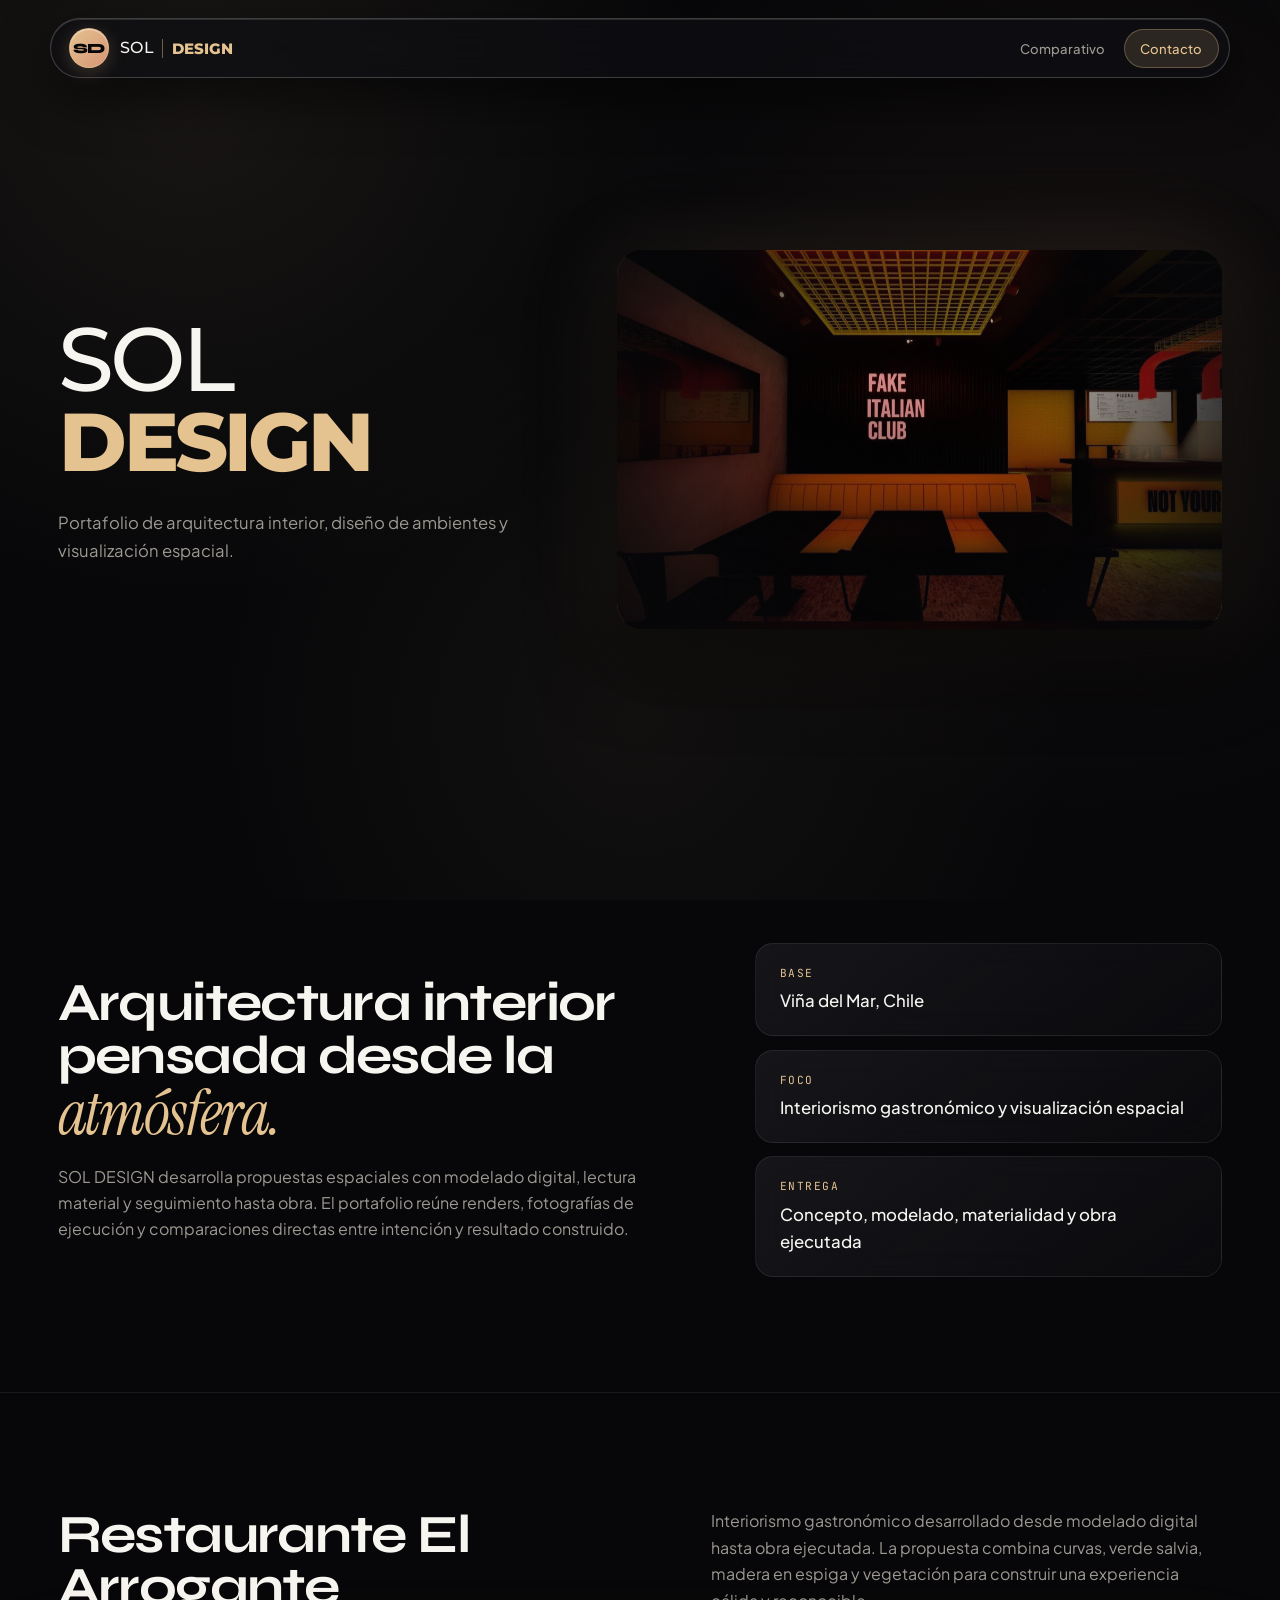
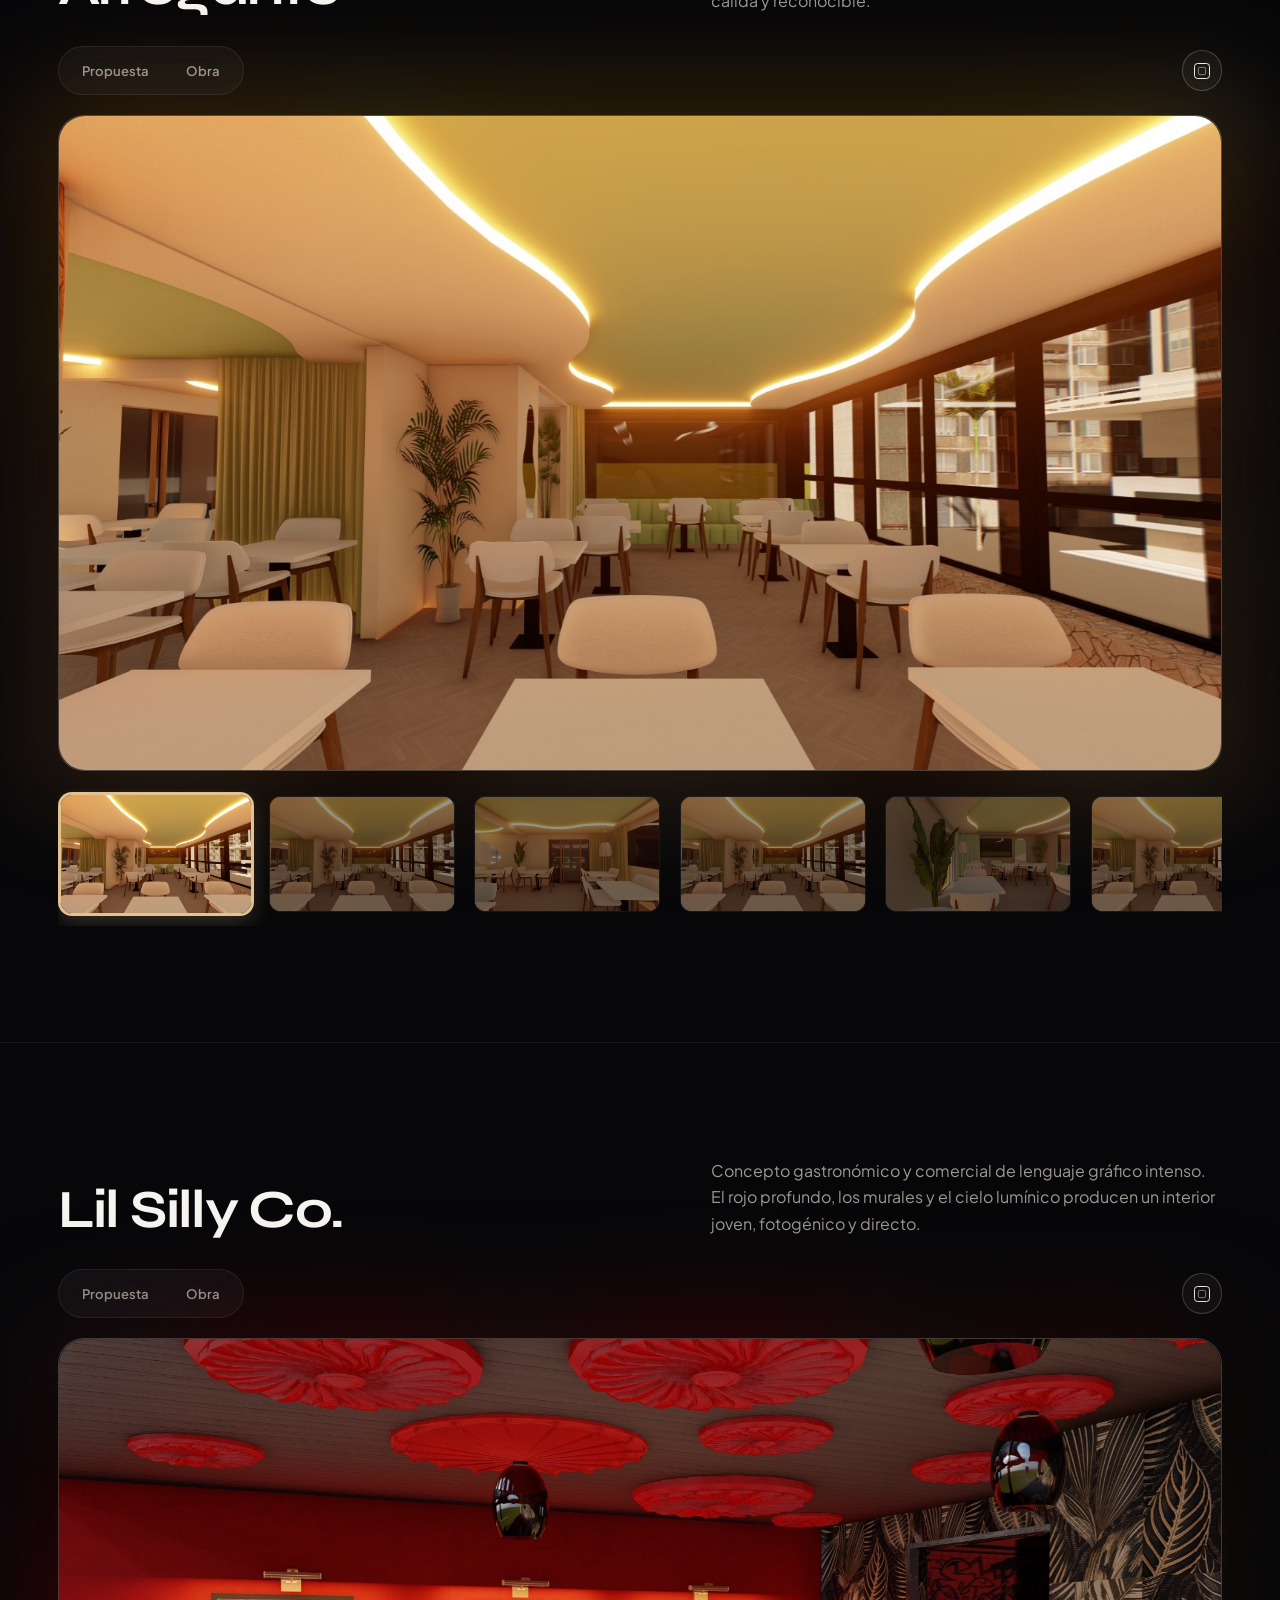
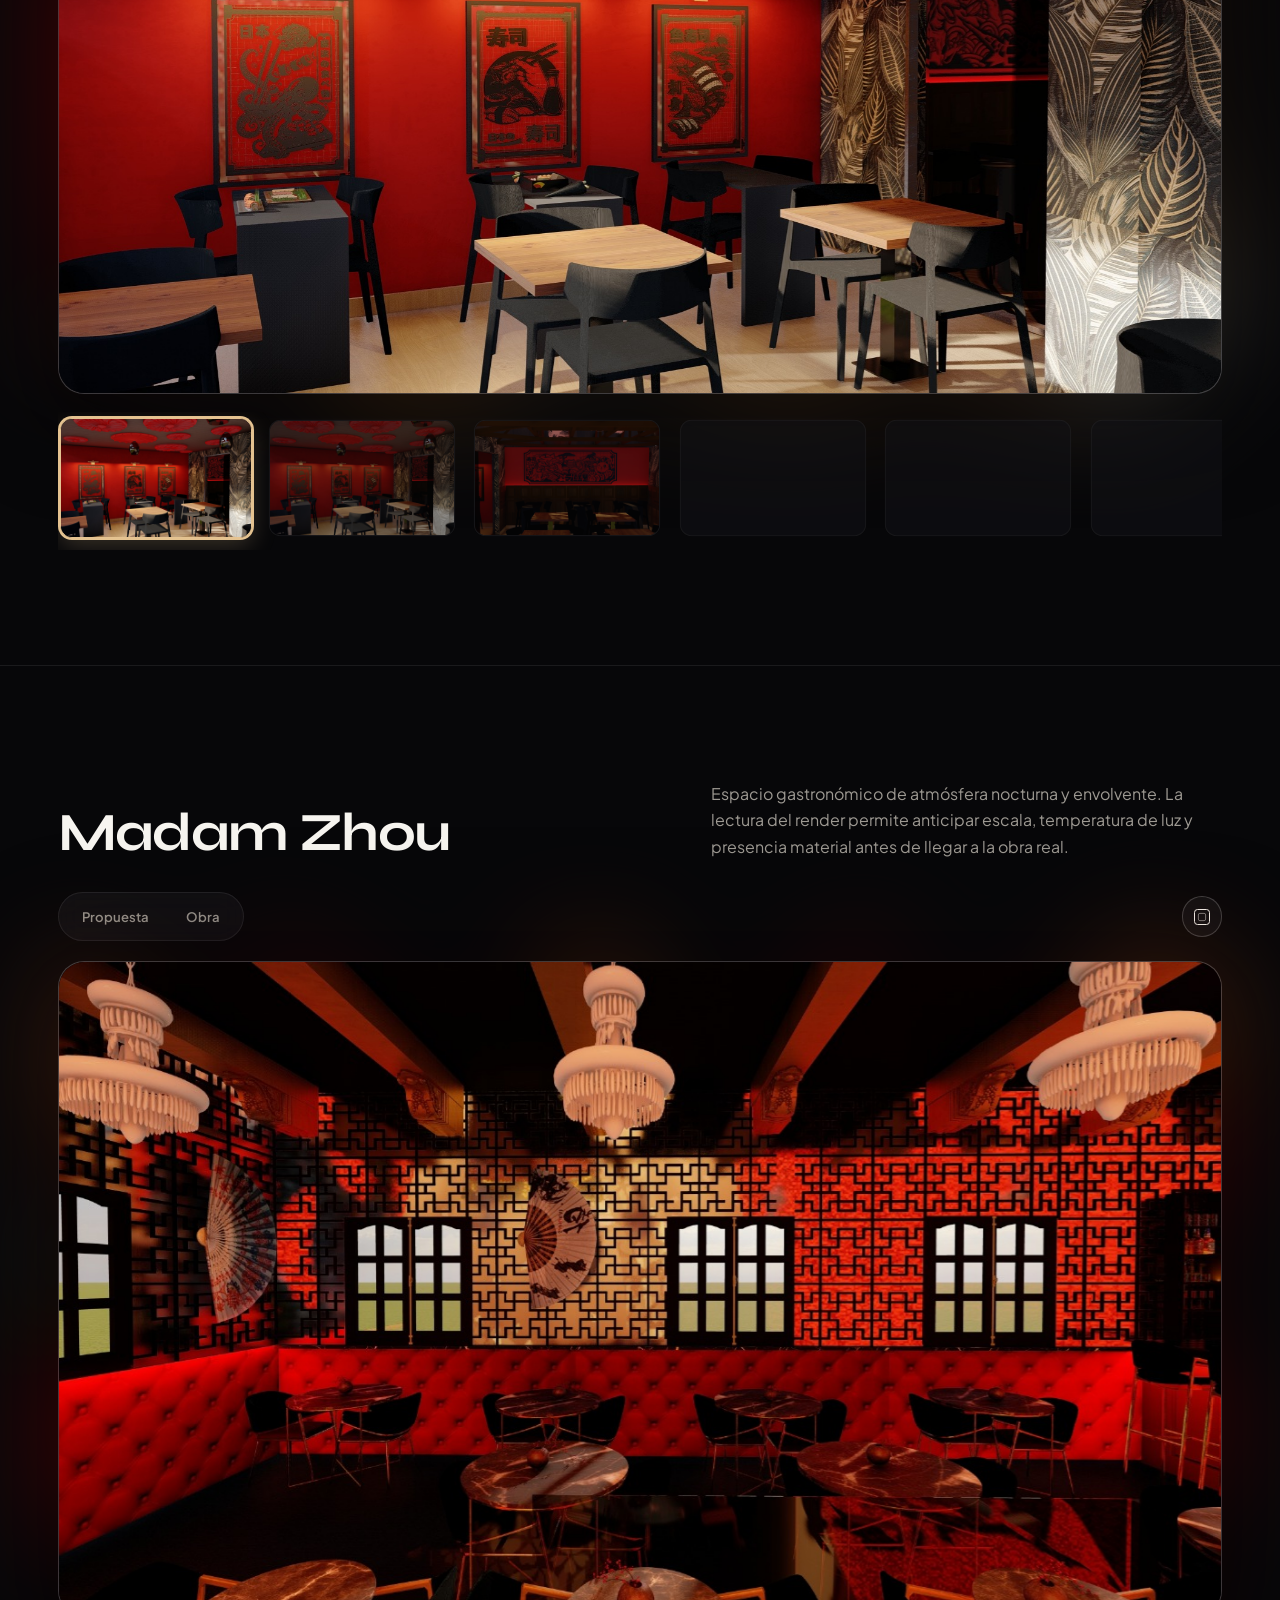
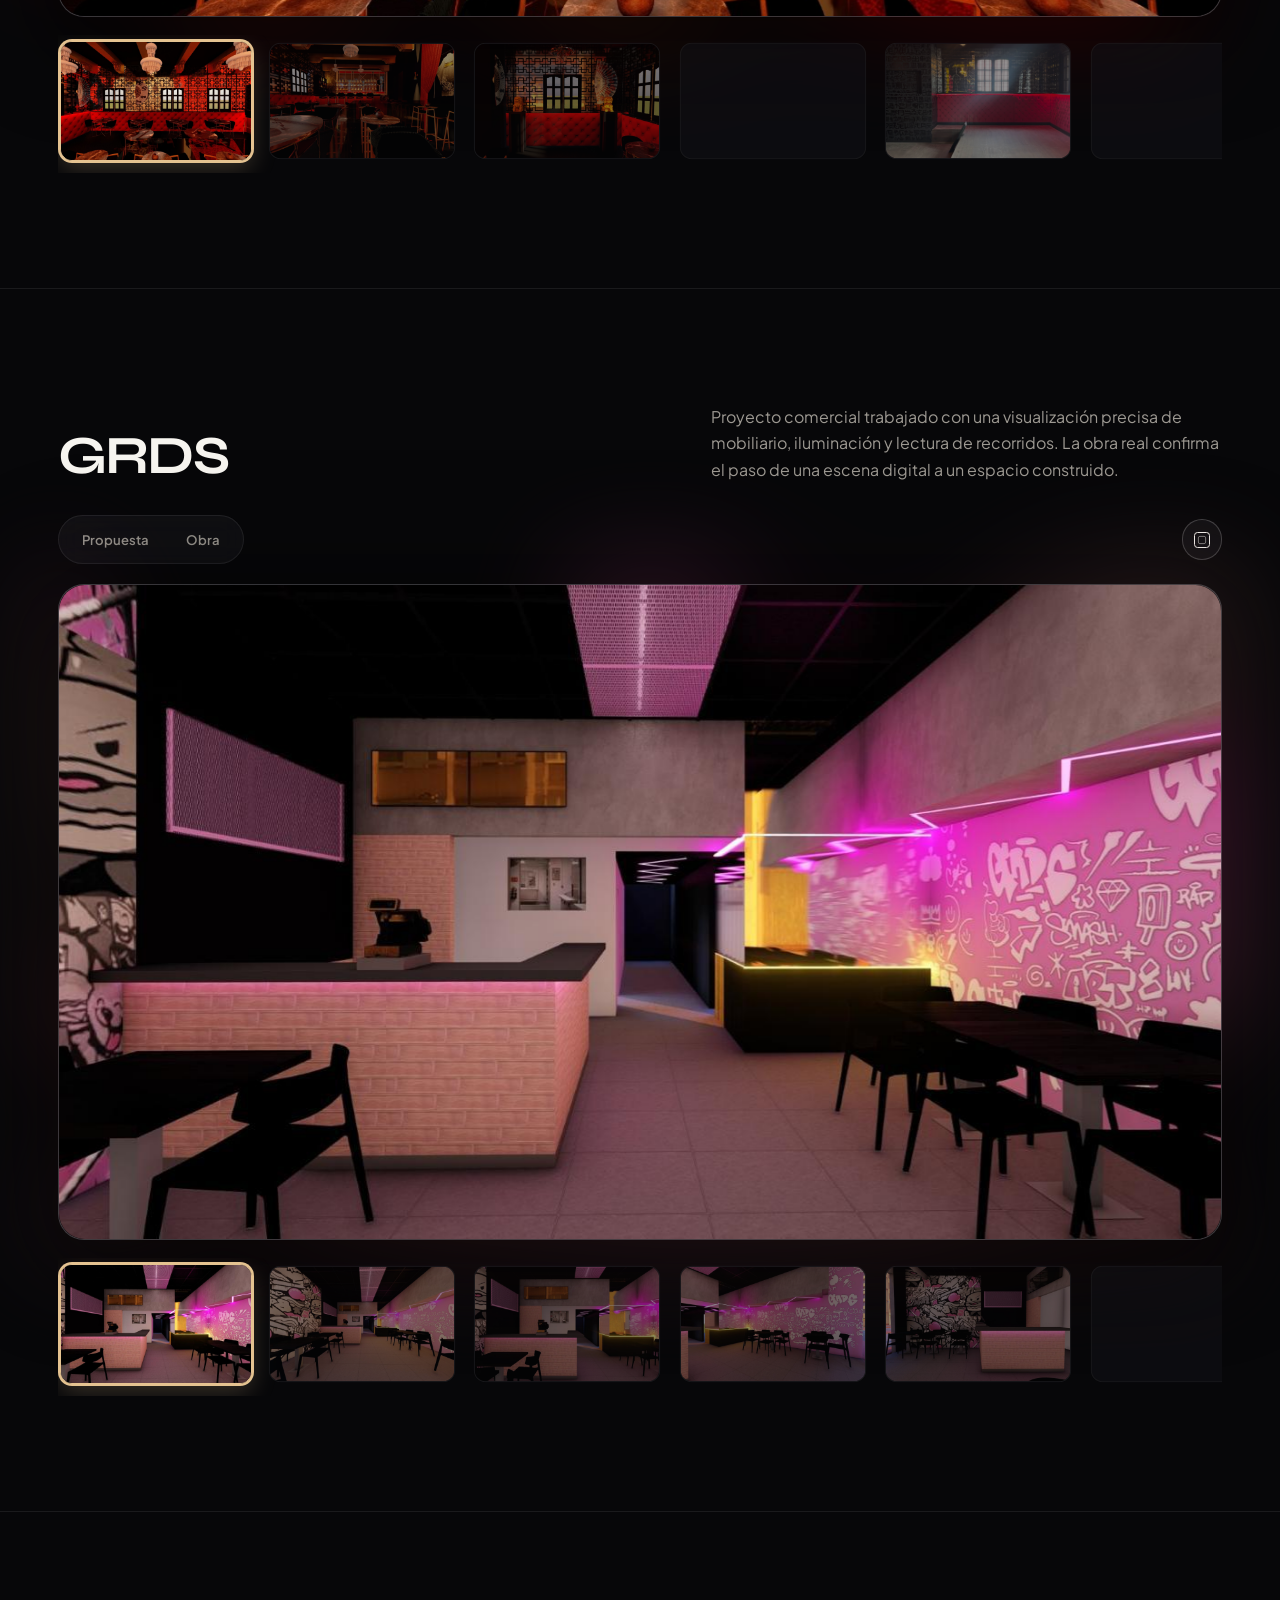
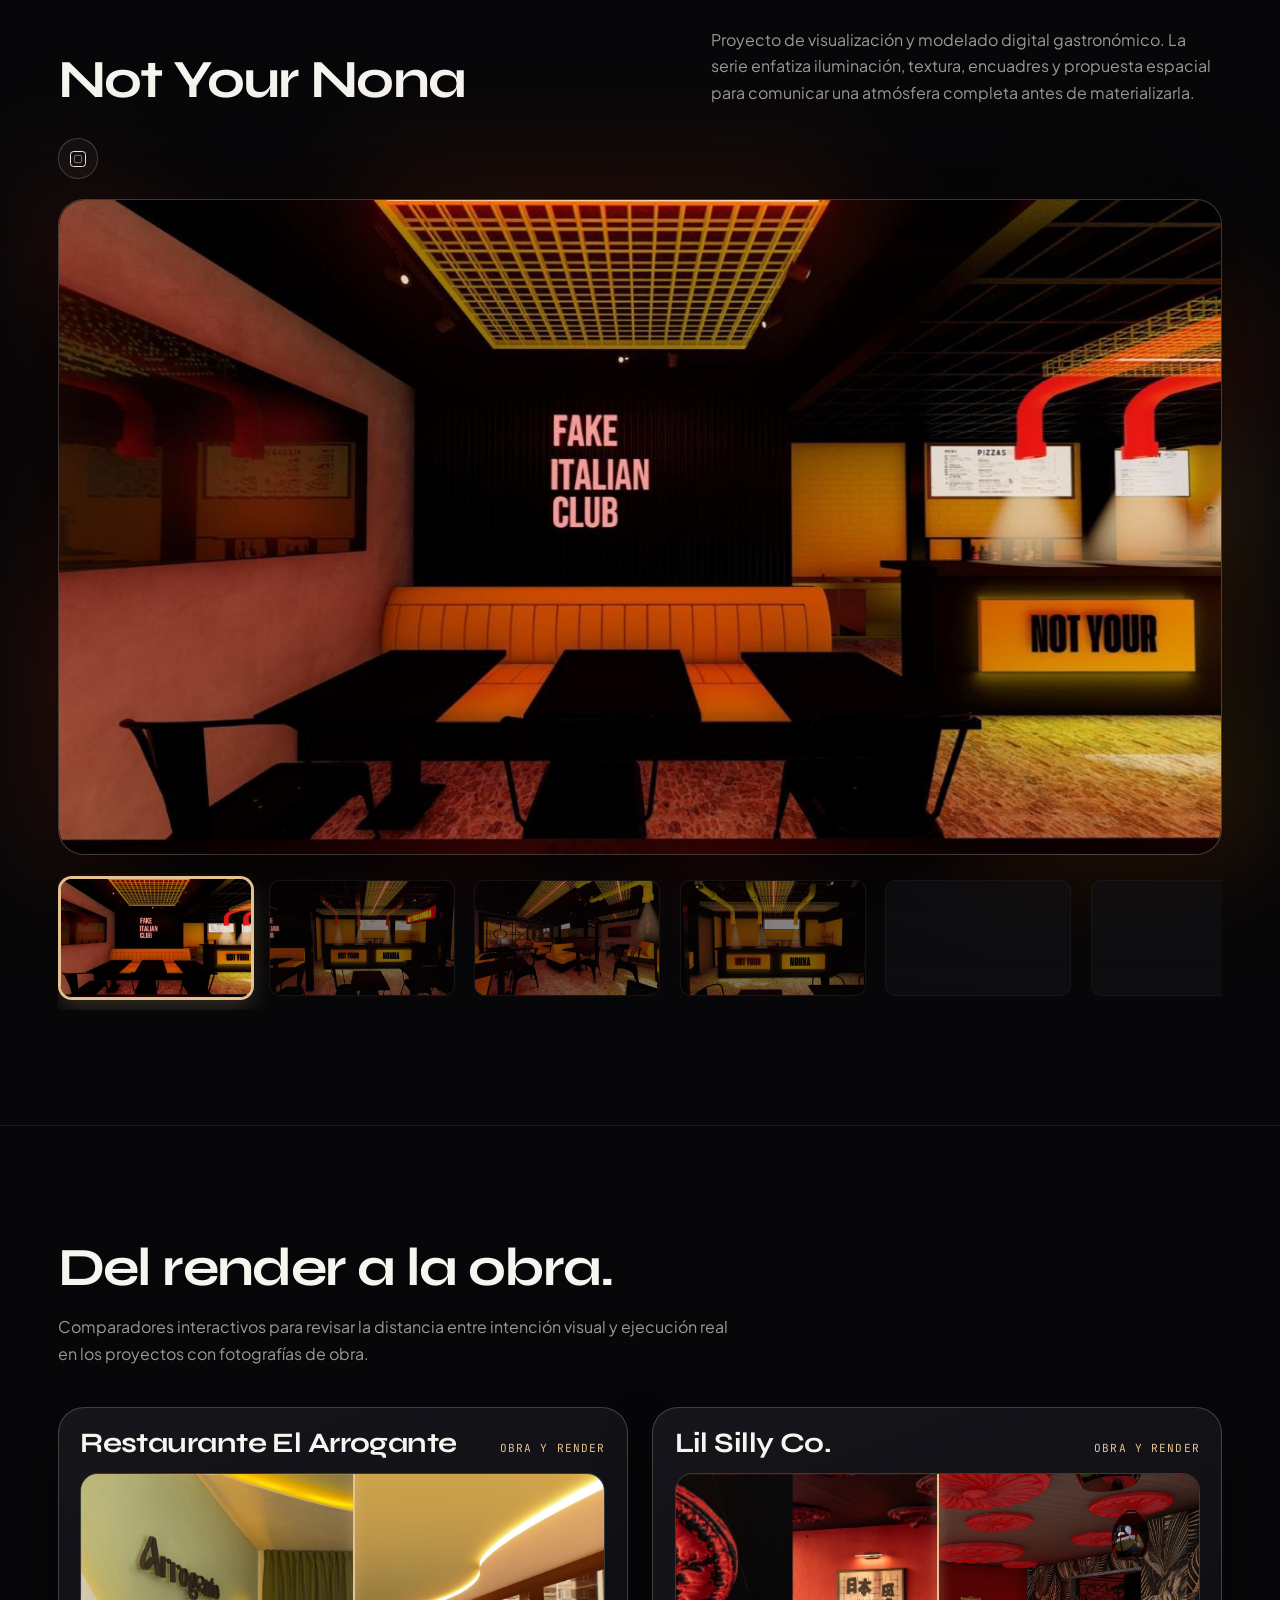
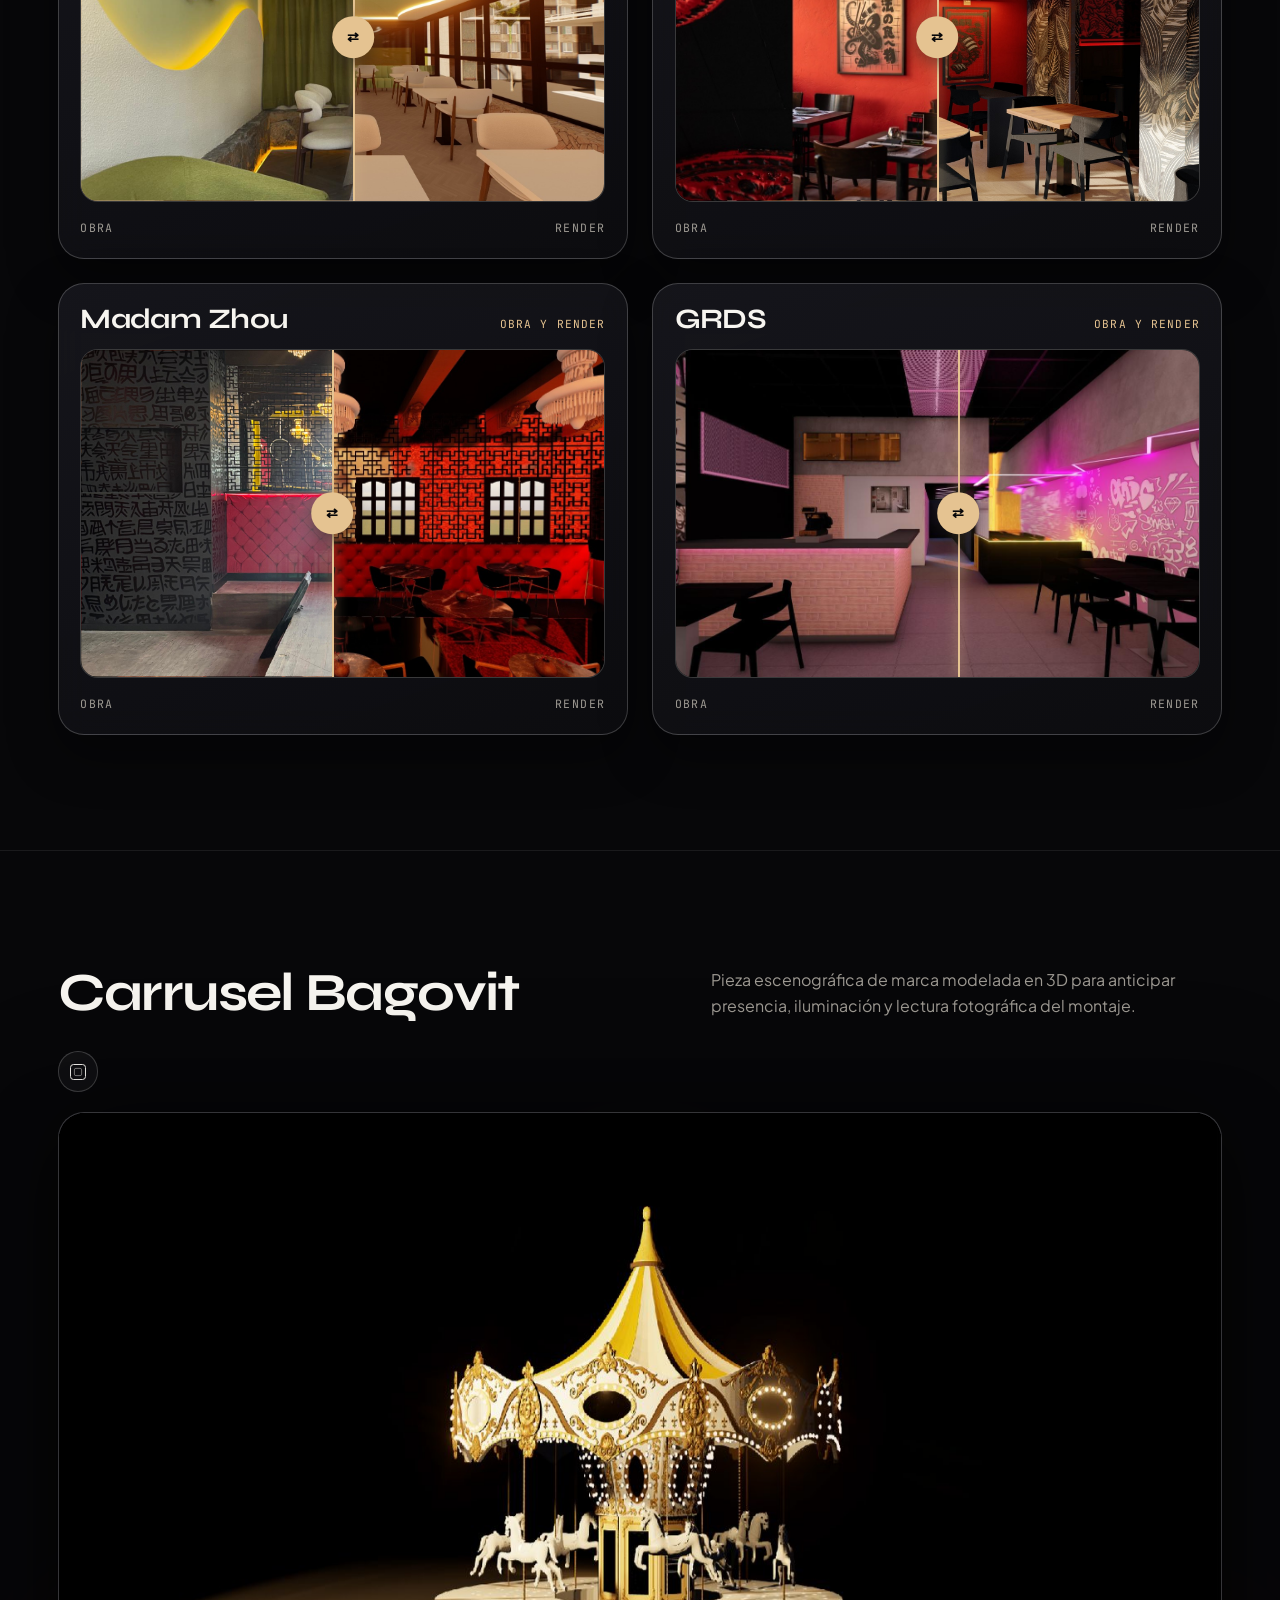
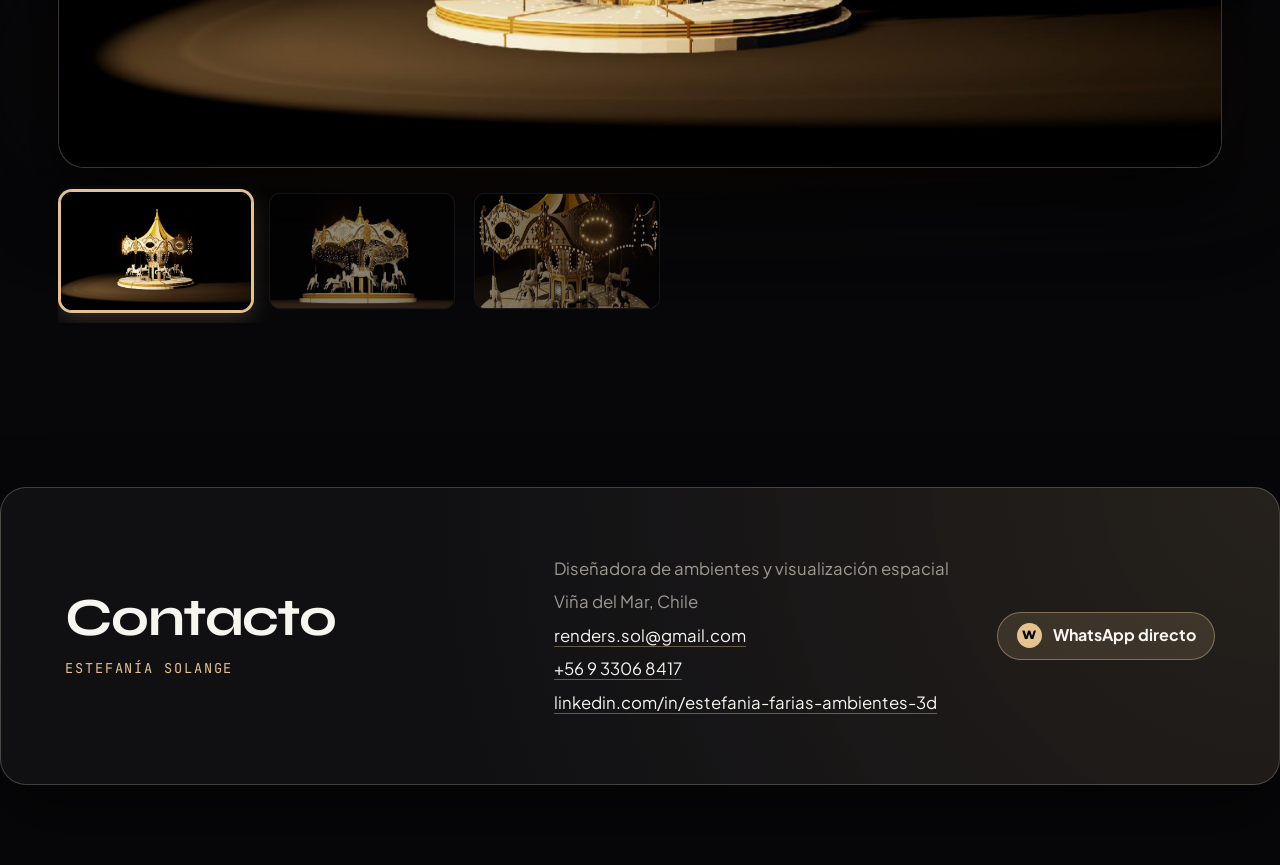
==== commit 20b35354: "Refina visor de proyectos y autoplay" ====
--- a/portfolio/index.html
+++ b/portfolio/index.html
@@ -3,9 +3,9 @@
   <head>
     <meta charset="utf-8">
     <meta name="viewport" content="width=device-width, initial-scale=1">
-    <title>SUN DESIGN - Portafolio - Arquitectura Interior</title>
-    <meta name="description" content="Portafolio de SUN DESIGN. Estudio de arquitectura interior, interiorismo gastronómico, visualización espacial y obra ejecutada.">
-    <meta property="og:title" content="SUN DESIGN - Portafolio">
+    <title>SOL DESIGN - Portafolio - Arquitectura Interior</title>
+    <meta name="description" content="Portafolio de SOL DESIGN. Estudio de arquitectura interior, interiorismo gastronómico, visualización espacial y obra ejecutada.">
+    <meta property="og:title" content="SOL DESIGN - Portafolio">
     <meta property="og:description" content="Arquitectura interior, interiorismo gastronómico, visualización espacial y obra ejecutada.">
     <meta property="og:type" content="website">
     <meta name="theme-color" content="#070709">
@@ -19,20 +19,15 @@
     <a class="skip-link" href="#contenido">Saltar al contenido</a>
 
     <header class="site-header" aria-label="Navegación principal">
-      <a class="brand-lockup" href="#portada" aria-label="Ir a portada de SUN DESIGN">
+      <a class="brand-lockup" href="#portada" aria-label="Ir a portada de SOL DESIGN">
         <span class="brand-mark" aria-hidden="true">SD</span>
         <span class="brand-wordmark" aria-hidden="true">
-          <span class="brand-wordmark__sol">SUN</span>
+          <span class="brand-wordmark__sol">SOL</span>
           <span class="brand-divider"></span>
           <span class="brand-wordmark__design">DESIGN</span>
         </span>
       </a>
-      <nav class="main-nav" aria-label="Índice del portafolio">
-        <a href="#arrogante">Arrogante</a>
-        <a href="#lil-silly">Lil Silly</a>
-        <a href="#madam-zhou">Madam Zhou</a>
-        <a href="#grds">GRDS</a>
-        <a href="#not-your-nona">Not Your Nona</a>
+      <nav class="main-nav" aria-label="Navegación principal">
         <a href="#render-obra">Comparativo</a>
         <a href="#contacto">Contacto</a>
       </nav>
@@ -41,8 +36,8 @@
     <main id="contenido">
       <section class="hero" id="portada" data-section>
         <div class="hero__content">
-          <h1>SUN <span>DESIGN</span></h1>
-          <p class="hero__role">Portafolio de arquitectura interior para espacios gastronómicos, diseño de ambientes y ejecución espacial.</p>
+          <h1>SOL <span>DESIGN</span></h1>
+          <p class="hero__role">Portafolio de arquitectura interior, diseño de ambientes y visualización espacial.</p>
         </div>
         <figure class="hero__visual" style="--ratio: 16 / 10;">
           <video class="hero__video" autoplay muted loop playsinline preload="auto" poster="../Renders/not%20your%20nona/WhatsApp%20Image%202026-09-30%20at%2021.00.45.jpeg" aria-label="Video loop inmersivo de atmósfera interior">
@@ -55,7 +50,7 @@
       <section class="intro" id="sobre-mi" data-section>
         <div class="section-heading">
           <h2>Arquitectura interior pensada desde la atmósfera.</h2>
-          <p>SUN DESIGN desarrolla propuestas espaciales con modelado digital, lectura material y seguimiento hasta obra. El portafolio reúne renders, fotografías de ejecución y comparaciones directas entre intención y resultado construido.</p>
+          <p>SOL DESIGN desarrolla propuestas espaciales con modelado digital, lectura material y seguimiento hasta obra. El portafolio reúne renders, fotografías de ejecución y comparaciones directas entre intención y resultado construido.</p>
         </div>
         <dl class="intro__facts">
           <div>
@@ -80,14 +75,7 @@
           </div>
           <p>Interiorismo gastronómico desarrollado desde modelado digital hasta obra ejecutada. La propuesta combina curvas, verde salvia, madera en espiga y vegetación para construir una experiencia cálida y reconocible.</p>
         </div>
-        <dl class="project-specs">
-          <div><dt>Categoría</dt><dd>Interiorismo gastronómico</dd></div>
-          <div><dt>Tipología</dt><dd>Restaurante</dd></div>
-          <div><dt>Atmósfera</dt><dd>Curvas, madera, muro verde y luz cálida</dd></div>
-          <div><dt>Etapa</dt><dd>Propuesta a obra ejecutada</dd></div>
-        </dl>
         <div class="project-tabs" role="tablist" aria-label="Filtrar imágenes de Restaurante El Arrogante">
-          <button class="tab is-active" type="button" data-filter="all" aria-pressed="true">Todo</button>
           <button class="tab" type="button" data-filter="render" aria-pressed="false">Propuesta</button>
           <button class="tab" type="button" data-filter="real" aria-pressed="false">Obra</button>
         </div>
@@ -186,14 +174,7 @@
           </div>
           <p>Concepto gastronómico y comercial de lenguaje gráfico intenso. El rojo profundo, los murales y el cielo lumínico producen un interior joven, fotogénico y directo.</p>
         </div>
-        <dl class="project-specs">
-          <div><dt>Categoría</dt><dd>Concepto comercial gastronómico</dd></div>
-          <div><dt>Tipología</dt><dd>Local de comida y experiencia de marca</dd></div>
-          <div><dt>Atmósfera</dt><dd>Rojo profundo, gráfica mural y luz puntual</dd></div>
-          <div><dt>Etapa</dt><dd>Propuesta a obra ejecutada</dd></div>
-        </dl>
         <div class="project-tabs" role="tablist" aria-label="Filtrar imágenes de Lil Silly Co.">
-          <button class="tab is-active" type="button" data-filter="all" aria-pressed="true">Todo</button>
           <button class="tab" type="button" data-filter="render" aria-pressed="false">Propuesta</button>
           <button class="tab" type="button" data-filter="real" aria-pressed="false">Obra</button>
         </div>
@@ -227,14 +208,7 @@
           </div>
           <p>Espacio gastronómico de atmósfera nocturna y envolvente. La lectura del render permite anticipar escala, temperatura de luz y presencia material antes de llegar a la obra real.</p>
         </div>
-        <dl class="project-specs">
-          <div><dt>Categoría</dt><dd>Interiorismo gastronómico</dd></div>
-          <div><dt>Tipología</dt><dd>Restaurante y bar</dd></div>
-          <div><dt>Atmósfera</dt><dd>Luz baja, contraste y superficies cálidas</dd></div>
-          <div><dt>Etapa</dt><dd>Propuesta a obra ejecutada</dd></div>
-        </dl>
         <div class="project-tabs" role="tablist" aria-label="Filtrar imágenes de Madam Zhou">
-          <button class="tab is-active" type="button" data-filter="all" aria-pressed="true">Todo</button>
           <button class="tab" type="button" data-filter="render" aria-pressed="false">Propuesta</button>
           <button class="tab" type="button" data-filter="real" aria-pressed="false">Obra</button>
         </div>
@@ -255,14 +229,7 @@
           </div>
           <p>Proyecto comercial trabajado con una visualización precisa de mobiliario, iluminación y lectura de recorridos. La obra real confirma el paso de una escena digital a un espacio construido.</p>
         </div>
-        <dl class="project-specs">
-          <div><dt>Categoría</dt><dd>Diseño interior comercial</dd></div>
-          <div><dt>Tipología</dt><dd>Espacio de atención y exhibición</dd></div>
-          <div><dt>Atmósfera</dt><dd>Orden material, luz controlada y detalle técnico</dd></div>
-          <div><dt>Etapa</dt><dd>Propuesta a obra ejecutada</dd></div>
-        </dl>
         <div class="project-tabs" role="tablist" aria-label="Filtrar imágenes de GRDS">
-          <button class="tab is-active" type="button" data-filter="all" aria-pressed="true">Todo</button>
           <button class="tab" type="button" data-filter="render" aria-pressed="false">Propuesta</button>
           <button class="tab" type="button" data-filter="real" aria-pressed="false">Obra</button>
         </div>
@@ -287,12 +254,6 @@
           </div>
           <p>Proyecto de visualización y modelado digital gastronómico. La serie enfatiza iluminación, textura, encuadres y propuesta espacial para comunicar una atmósfera completa antes de materializarla.</p>
         </div>
-        <dl class="project-specs">
-          <div><dt>Categoría</dt><dd>Visualización Espacial gastronómica</dd></div>
-          <div><dt>Tipología</dt><dd>Propuesta espacial de restaurante</dd></div>
-          <div><dt>Atmósfera</dt><dd>Luz cálida, materialidad envolvente y escenas de detalle</dd></div>
-          <div><dt>Etapa</dt><dd>Modelado digital y render fotorrealista</dd></div>
-        </dl>
         <div class="gallery gallery--visual" data-gallery>
           <figure class="gallery-item gallery-item--large" data-kind="render" style="--ratio: 1280 / 720;"><button class="media-button" type="button" data-caption="Not Your Nona - Propuesta - Vista"><img src="../Renders/not%20your%20nona/WhatsApp%20Image%202026-09-30%20at%2021.00.45.jpeg" width="1280" height="720" alt="Propuesta de Not Your Nona, vista" loading="lazy" decoding="async"></button><figcaption><span>Propuesta</span> Vista</figcaption></figure>
           <figure class="gallery-item" data-kind="render" style="--ratio: 1280 / 720;"><button class="media-button" type="button" data-caption="Not Your Nona - Propuesta - Vista"><img src="../Renders/not%20your%20nona/WhatsApp%20Image%202026-09-30%20at%2021.00.46.jpeg" width="1280" height="720" alt="Propuesta de Not Your Nona, vista" loading="lazy" decoding="async"></button><figcaption><span>Propuesta</span> Vista</figcaption></figure>
@@ -313,44 +274,44 @@
         </div>
         <div class="comparison-grid">
           <article class="comparison-card" data-compare style="--split: 52%;">
-            <header><h3>Restaurante El Arrogante</h3><p>Propuesta y resultado</p></header>
+            <header><h3>Restaurante El Arrogante</h3><p>Obra y render</p></header>
             <div class="compare-frame" style="--ratio: 16 / 9;">
               <img src="../Renders/el%20arrogante/IMG_0514.JPG.jpeg" width="1600" height="900" alt="Propuesta de Restaurante El Arrogante para comparación" loading="lazy" decoding="async">
               <div class="compare-after" aria-hidden="true"><img src="../Trabajos%20reales/el%20arrogante/IMG_0546.JPG.jpeg" width="1280" height="960" alt="" loading="lazy" decoding="async"></div>
               <div class="compare-rule" aria-hidden="true"></div>
-              <input class="compare-range" type="range" min="0" max="100" value="52" aria-label="Comparar render y obra ejecutada de Restaurante El Arrogante">
+              <input class="compare-range" type="range" min="0" max="100" value="52" aria-label="Comparar obra ejecutada y render de Restaurante El Arrogante">
             </div>
-            <footer><span>Propuesta</span><span>Obra</span></footer>
+            <footer><span>Obra</span><span>Render</span></footer>
           </article>
           <article class="comparison-card" data-compare style="--split: 50%;">
-            <header><h3>Lil Silly Co.</h3><p>Propuesta y resultado</p></header>
+            <header><h3>Lil Silly Co.</h3><p>Obra y render</p></header>
             <div class="compare-frame" style="--ratio: 4 / 5;">
               <img src="../Renders/lil%20silly%20co/IMG_0532.JPG.jpeg" width="1920" height="1080" alt="Propuesta de Lil Silly Co. para comparación" loading="lazy" decoding="async">
               <div class="compare-after" aria-hidden="true"><img src="../Trabajos%20reales/lil%20silly%20co/IMG_2333.JPG.jpeg" width="1080" height="1350" alt="" loading="lazy" decoding="async"></div>
               <div class="compare-rule" aria-hidden="true"></div>
-              <input class="compare-range" type="range" min="0" max="100" value="50" aria-label="Comparar render y obra ejecutada de Lil Silly Co.">
+              <input class="compare-range" type="range" min="0" max="100" value="50" aria-label="Comparar obra ejecutada y render de Lil Silly Co.">
             </div>
-            <footer><span>Propuesta</span><span>Obra</span></footer>
+            <footer><span>Obra</span><span>Render</span></footer>
           </article>
           <article class="comparison-card" data-compare style="--split: 48%;">
-            <header><h3>Madam Zhou</h3><p>Propuesta y resultado</p></header>
+            <header><h3>Madam Zhou</h3><p>Obra y render</p></header>
             <div class="compare-frame" style="--ratio: 4 / 5;">
               <img src="../Renders/maddam%20zhou/IMG_2339.JPG.jpeg" width="1280" height="720" alt="Propuesta de Madam Zhou para comparación" loading="lazy" decoding="async">
               <div class="compare-after" aria-hidden="true"><img src="../Trabajos%20reales/madam%20zhou/WhatsApp%20Image%202026-10-01%20at%2000.09.28.jpeg" width="3120" height="4160" alt="" loading="lazy" decoding="async"></div>
               <div class="compare-rule" aria-hidden="true"></div>
-              <input class="compare-range" type="range" min="0" max="100" value="48" aria-label="Comparar render y obra ejecutada de Madam Zhou">
+              <input class="compare-range" type="range" min="0" max="100" value="48" aria-label="Comparar obra ejecutada y render de Madam Zhou">
             </div>
-            <footer><span>Propuesta</span><span>Obra</span></footer>
+            <footer><span>Obra</span><span>Render</span></footer>
           </article>
           <article class="comparison-card" data-compare style="--split: 54%;">
-            <header><h3>GRDS</h3><p>Propuesta y resultado</p></header>
+            <header><h3>GRDS</h3><p>Obra y render</p></header>
             <div class="compare-frame" style="--ratio: 16 / 9;">
               <img src="../Renders/grds/WhatsApp%20Image%202026-09-30%20at%2021.00.51%20%282%29.jpeg" width="1280" height="720" alt="Propuesta de GRDS para comparación" loading="lazy" decoding="async">
               <div class="compare-after" aria-hidden="true"><img src="../Trabajos%20reales/GRDS/WhatsApp%20Image%202026-10-01%20at%2000.10.59.jpeg" width="4032" height="3024" alt="" loading="lazy" decoding="async"></div>
               <div class="compare-rule" aria-hidden="true"></div>
-              <input class="compare-range" type="range" min="0" max="100" value="54" aria-label="Comparar render y obra ejecutada de GRDS">
+              <input class="compare-range" type="range" min="0" max="100" value="54" aria-label="Comparar obra ejecutada y render de GRDS">
             </div>
-            <footer><span>Propuesta</span><span>Obra</span></footer>
+            <footer><span>Obra</span><span>Render</span></footer>
           </article>
         </div>
       </section>
@@ -372,15 +333,21 @@
       <section class="contact" id="contacto" data-section>
         <div>
           <h2>Contacto</h2>
-          <p>SUN DESIGN</p>
+          <p>Estefanía Solange</p>
         </div>
         <address>
-          Estudio de Arquitectura Interior y Visualización Espacial<br>
+          Diseñadora de ambientes y visualización espacial<br>
           Viña del Mar, Chile<br>
           <a href="mailto:renders.sol@gmail.com">renders.sol@gmail.com</a><br>
           <a href="tel:+56933068417">+56 9 3306 8417</a><br>
           <a href="https://linkedin.com/in/estefania-farias-ambientes-3d">linkedin.com/in/estefania-farias-ambientes-3d</a>
         </address>
+        <div class="contact-actions">
+          <a class="whatsapp-button" href="https://wa.me/56933068417" target="_blank" rel="noopener" aria-label="Enviar WhatsApp a Estefanía Solange">
+            <span class="whatsapp-button__icon" aria-hidden="true">W</span>
+            <span>WhatsApp directo</span>
+          </a>
+        </div>
       </section>
     </main>
 
--- a/portfolio/css/styles.css
+++ b/portfolio/css/styles.css
@@ -163,7 +163,24 @@
   background: rgba(14, 14, 18, 0.72);
   backdrop-filter: blur(20px) saturate(160%);
   box-shadow: 0 20px 50px rgba(0, 0, 0, 0.55), inset 0 1px 0 rgba(255, 255, 255, 0.12);
-  transition: transform 300ms var(--ease-out), border-color 300ms var(--ease-out);
+  transition:
+    top 260ms var(--ease-out),
+    width 260ms var(--ease-out),
+    height 260ms var(--ease-out),
+    padding 260ms var(--ease-out),
+    background 260ms var(--ease-out),
+    border-color 260ms var(--ease-out),
+    box-shadow 260ms var(--ease-out);
+}
+
+.site-header.is-compact {
+  top: 0.65rem;
+  width: min(calc(100% - 1.25rem), 760px);
+  height: 46px;
+  padding: 0 0.42rem 0 0.72rem;
+  border-color: rgba(255, 255, 255, 0.14);
+  background: rgba(10, 10, 12, 0.82);
+  box-shadow: 0 14px 36px rgba(0, 0, 0, 0.5), inset 0 1px 0 rgba(255, 255, 255, 0.1);
 }
 
 .brand-lockup {
@@ -194,6 +211,13 @@
   font-size: 0.88rem;
   letter-spacing: -0.04em;
   box-shadow: 0 4px 18px var(--accent-glow), inset 0 1px 0 rgba(255, 255, 255, 0.44);
+  transition: width 260ms var(--ease-out), height 260ms var(--ease-out), font-size 260ms var(--ease-out);
+}
+
+.site-header.is-compact .brand-mark {
+  width: 2rem;
+  height: 2rem;
+  font-size: 0.72rem;
 }
 
 .brand-wordmark {
@@ -202,6 +226,11 @@
   gap: 0.52rem;
   color: var(--ink);
   line-height: 1;
+  transition: transform 260ms var(--ease-out), opacity 260ms var(--ease-out);
+}
+
+.site-header.is-compact .brand-wordmark {
+  transform: scale(0.92);
 }
 
 .brand-wordmark__sol {
@@ -240,6 +269,11 @@
   border-radius: var(--radius-pill);
   color: var(--muted);
   transition: all 220ms var(--ease-out);
+}
+
+.site-header.is-compact .main-nav a {
+  padding: 0.36rem 0.72rem;
+  font-size: 0.76rem;
 }
 
 .main-nav a:hover {
@@ -384,8 +418,7 @@
   border-color: rgba(229, 195, 145, 0.4);
 }
 
-.intro__facts dt,
-.project-specs dt {
+.intro__facts dt {
   color: var(--accent);
   font-family: var(--font-mono);
   font-size: 0.7rem;
@@ -413,33 +446,6 @@
   gap: clamp(1.5rem, 4vw, 4rem);
   align-items: end;
   margin-bottom: 2rem;
-}
-
-.project-specs {
-  display: grid;
-  grid-template-columns: repeat(4, minmax(0, 1fr));
-  gap: 0.75rem;
-  margin-bottom: 2rem;
-}
-
-.project-specs div {
-  padding: 1rem 1.25rem;
-  border: 1px solid var(--line);
-  border-radius: var(--radius-md);
-  background: var(--surface);
-  backdrop-filter: blur(10px);
-  transition: border-color 220ms var(--ease-out), transform 220ms var(--ease-out);
-}
-
-.project-specs div:hover {
-  border-color: var(--line-bright);
-  transform: translateY(-2px);
-}
-
-.project-specs dd {
-  color: var(--ink);
-  font-size: 0.92rem;
-  font-weight: 500;
 }
 
 .project-toolbar {
@@ -480,17 +486,56 @@
 }
 
 .view-toggle-btn {
-  padding: 0.55rem 1.15rem;
+  display: inline-grid;
+  place-items: center;
+  width: 2.55rem;
+  height: 2.55rem;
+  padding: 0;
   border: 1px solid var(--line-bright);
   border-radius: var(--radius-pill);
   background: var(--surface);
   color: var(--ink);
-  font-family: var(--font-mono);
-  font-size: 0.72rem;
-  letter-spacing: 0.08em;
-  text-transform: uppercase;
   cursor: pointer;
   transition: all 220ms var(--ease-out);
+}
+
+.view-toggle-icon {
+  position: relative;
+  display: block;
+  width: 1rem;
+  height: 1rem;
+}
+
+.view-toggle-icon::before,
+.view-toggle-icon::after {
+  content: "";
+  position: absolute;
+  inset: 0;
+  border: 1.5px solid currentColor;
+  border-radius: 0.22rem;
+  transition: transform 220ms var(--ease-out), border-color 220ms var(--ease-out), background 220ms var(--ease-out);
+}
+
+.view-toggle-icon::after {
+  transform: scale(0.48);
+}
+
+.view-toggle-btn.is-active .view-toggle-icon::before,
+.view-toggle-btn.is-active .view-toggle-icon::after {
+  top: 50%;
+  bottom: auto;
+  height: 1.5px;
+  border: 0;
+  border-radius: var(--radius-pill);
+  background: currentColor;
+}
+
+.view-toggle-btn.is-active .view-toggle-icon::before {
+  transform: rotate(45deg);
+}
+
+.view-toggle-btn.is-active .view-toggle-icon::after {
+  transform: rotate(-45deg);
 }
 
 .view-toggle-btn:hover,
@@ -563,7 +608,8 @@
   width: 100%;
   height: 100%;
   object-fit: cover;
-  transition: transform 550ms var(--ease-out), opacity 280ms var(--ease-out);
+  transition: transform 650ms var(--ease-out), opacity 620ms var(--ease-out);
+  will-change: transform, opacity;
 }
 
 .stage-viewport:hover .stage-main-img {
@@ -572,70 +618,6 @@
 
 .stage-viewport.is-VERTICAL .stage-main-img {
   object-fit: contain;
-}
-
-.stage-bar {
-  position: absolute;
-  z-index: 5;
-  left: 1.25rem;
-  right: 1.25rem;
-  bottom: 1.25rem;
-  display: flex;
-  align-items: center;
-  justify-content: space-between;
-  gap: 1rem;
-  padding: 0.65rem 0.85rem 0.65rem 1.2rem;
-  border: 1px solid rgba(255, 255, 255, 0.16);
-  border-radius: var(--radius-pill);
-  background: rgba(12, 12, 15, 0.72);
-  backdrop-filter: blur(20px) saturate(160%);
-  box-shadow: 0 12px 32px rgba(0, 0, 0, 0.45);
-}
-
-.stage-meta {
-  display: flex;
-  align-items: center;
-  min-width: 0;
-}
-
-.stage-meta__caption {
-  color: var(--ink);
-  font-size: 0.88rem;
-  font-weight: 500;
-  white-space: nowrap;
-  overflow: hidden;
-  text-overflow: ellipsis;
-}
-
-.stage-controls {
-  display: flex;
-  align-items: center;
-  gap: 0.4rem;
-  flex-shrink: 0;
-}
-
-.stage-btn {
-  display: inline-flex;
-  align-items: center;
-  justify-content: center;
-  min-width: 2.2rem;
-  height: 2.2rem;
-  padding: 0 0.8rem;
-  border: 1px solid var(--line-bright);
-  border-radius: var(--radius-pill);
-  background: rgba(255, 255, 255, 0.06);
-  color: var(--ink);
-  font-family: var(--font-mono);
-  font-size: 0.7rem;
-  cursor: pointer;
-  transition: all 180ms var(--ease-spring);
-}
-
-.stage-btn:hover {
-  background: var(--accent);
-  border-color: var(--accent);
-  color: #070709;
-  transform: scale(1.06);
 }
 
 .gallery {
@@ -708,23 +690,7 @@
 }
 
 .gallery-item figcaption {
-  display: flex;
-  align-items: center;
-  justify-content: space-between;
-  gap: 0.4rem;
-  padding-inline: 0.25rem;
-  color: var(--muted);
-  font-size: 0.75rem;
-  white-space: nowrap;
-  overflow: hidden;
-  text-overflow: ellipsis;
-}
-
-.gallery-item figcaption span {
-  color: var(--accent);
-  font-family: var(--font-mono);
-  font-size: 0.65rem;
-  text-transform: uppercase;
+  display: none;
 }
 
 .proof-section {
@@ -856,7 +822,7 @@
 
 .contact {
   display: grid;
-  grid-template-columns: 1fr auto;
+  grid-template-columns: 1fr minmax(18rem, auto) auto;
   gap: 3rem;
   align-items: center;
   margin-block: 3rem 5rem;
@@ -890,6 +856,50 @@
 }
 
 address a:hover {
+  color: var(--accent);
+}
+
+.contact-actions {
+  display: flex;
+  justify-content: flex-end;
+}
+
+.whatsapp-button {
+  display: inline-flex;
+  align-items: center;
+  justify-content: center;
+  gap: 0.65rem;
+  min-height: 3rem;
+  padding: 0 1.15rem;
+  border: 1px solid rgba(229, 195, 145, 0.42);
+  border-radius: var(--radius-pill);
+  background: rgba(229, 195, 145, 0.14);
+  color: var(--ink);
+  font-weight: 700;
+  transition: background 200ms var(--ease-out), color 200ms var(--ease-out), transform 200ms var(--ease-out);
+}
+
+.whatsapp-button:hover {
+  background: var(--accent);
+  color: #070709;
+  transform: translateY(-1px);
+}
+
+.whatsapp-button__icon {
+  display: grid;
+  place-items: center;
+  width: 1.6rem;
+  height: 1.6rem;
+  border-radius: 50%;
+  background: var(--accent);
+  color: #070709;
+  font-family: var(--font-brand);
+  font-size: 0.78rem;
+  font-weight: 800;
+}
+
+.whatsapp-button:hover .whatsapp-button__icon {
+  background: #070709;
   color: var(--accent);
 }
 
@@ -981,6 +991,10 @@
     width: calc(100% - 1.5rem);
     overflow-x: auto;
   }
+  .site-header.is-compact {
+    width: calc(100% - 1rem);
+    height: 44px;
+  }
   .brand-wordmark {
     display: none;
   }
@@ -990,6 +1004,9 @@
   .comparison-grid,
   .contact {
     grid-template-columns: 1fr;
+  }
+  .contact-actions {
+    justify-content: flex-start;
   }
   .hero {
     min-height: auto;
@@ -1008,22 +1025,6 @@
     max-width: none;
     aspect-ratio: 16 / 10;
   }
-  .project-specs {
-    grid-template-columns: repeat(2, 1fr);
-  }
-}
-
-@media (max-width: 640px) {
-  .project-specs {
-    grid-template-columns: 1fr;
-  }
-  .stage-bar {
-    position: static;
-    margin-top: 0.5rem;
-    border-radius: var(--radius-md);
-    flex-direction: column;
-    align-items: flex-start;
-  }
 }
 
 @media (prefers-reduced-motion: reduce) {
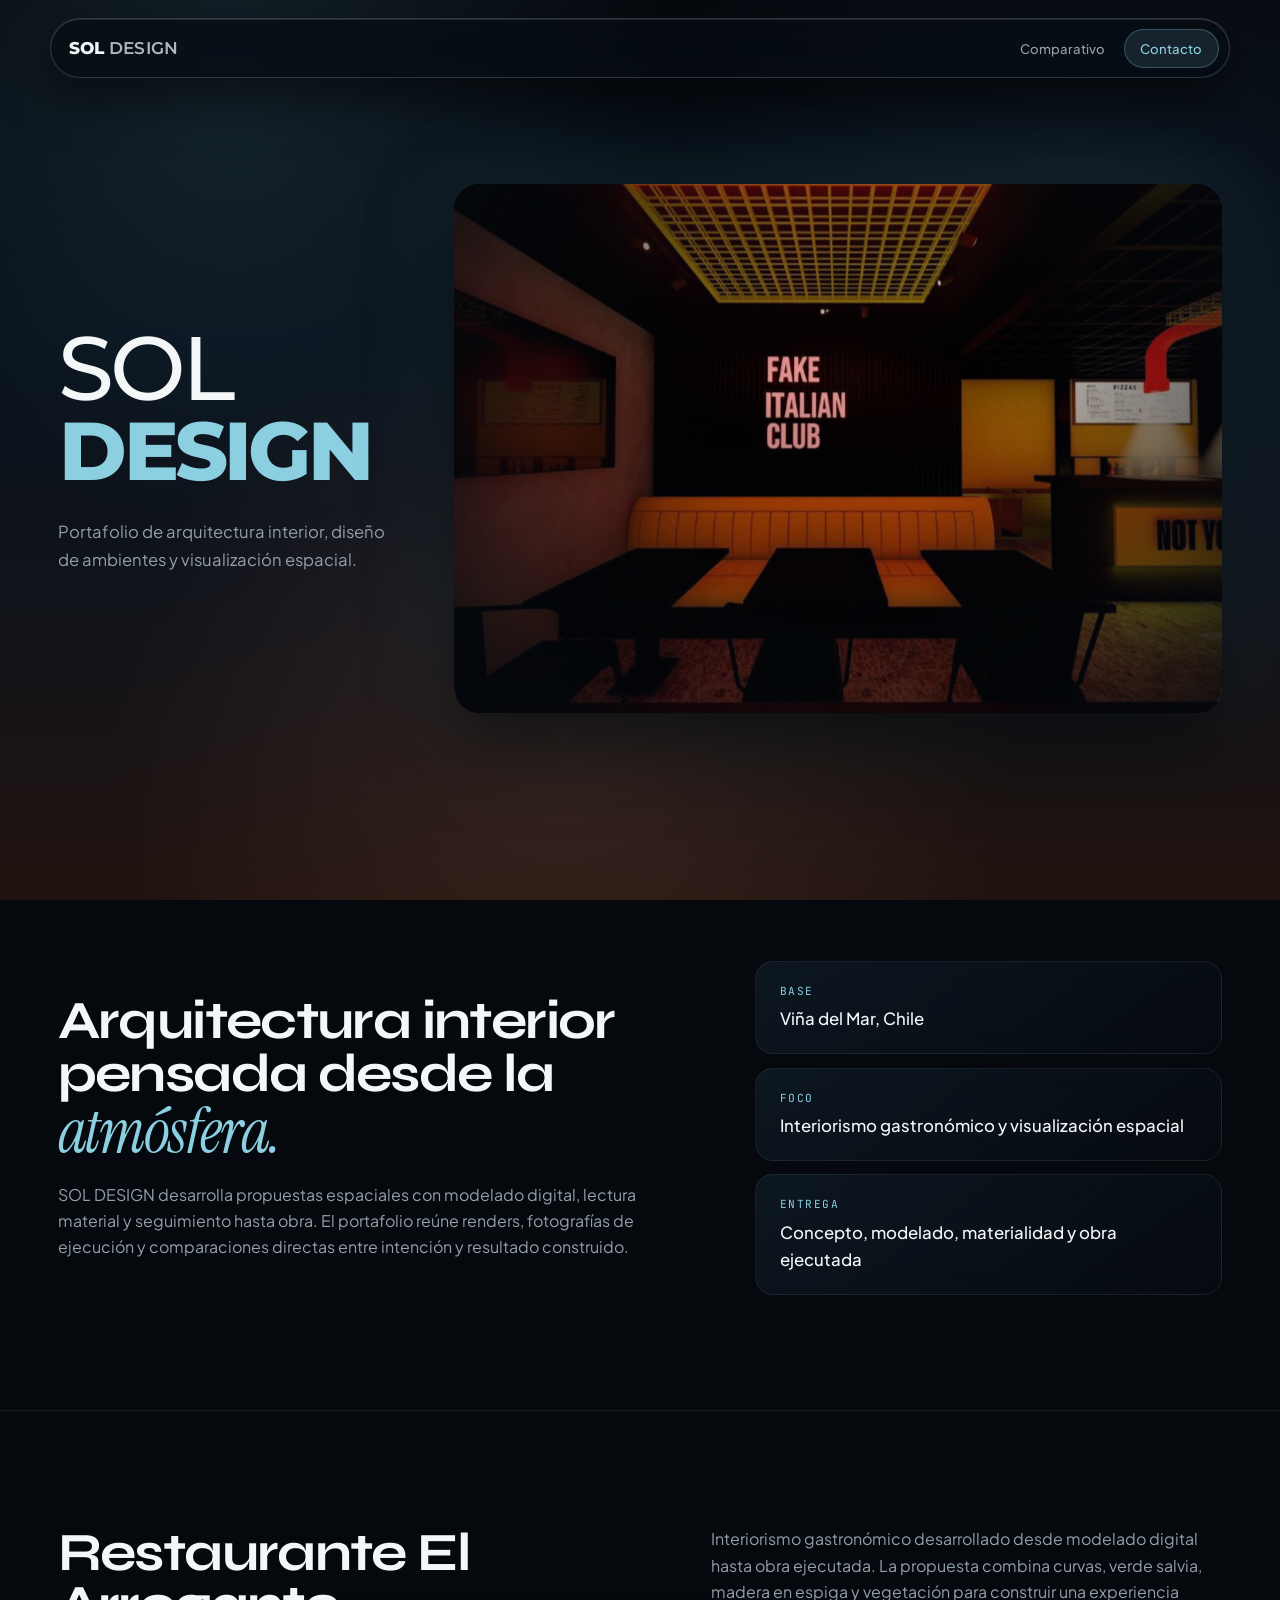
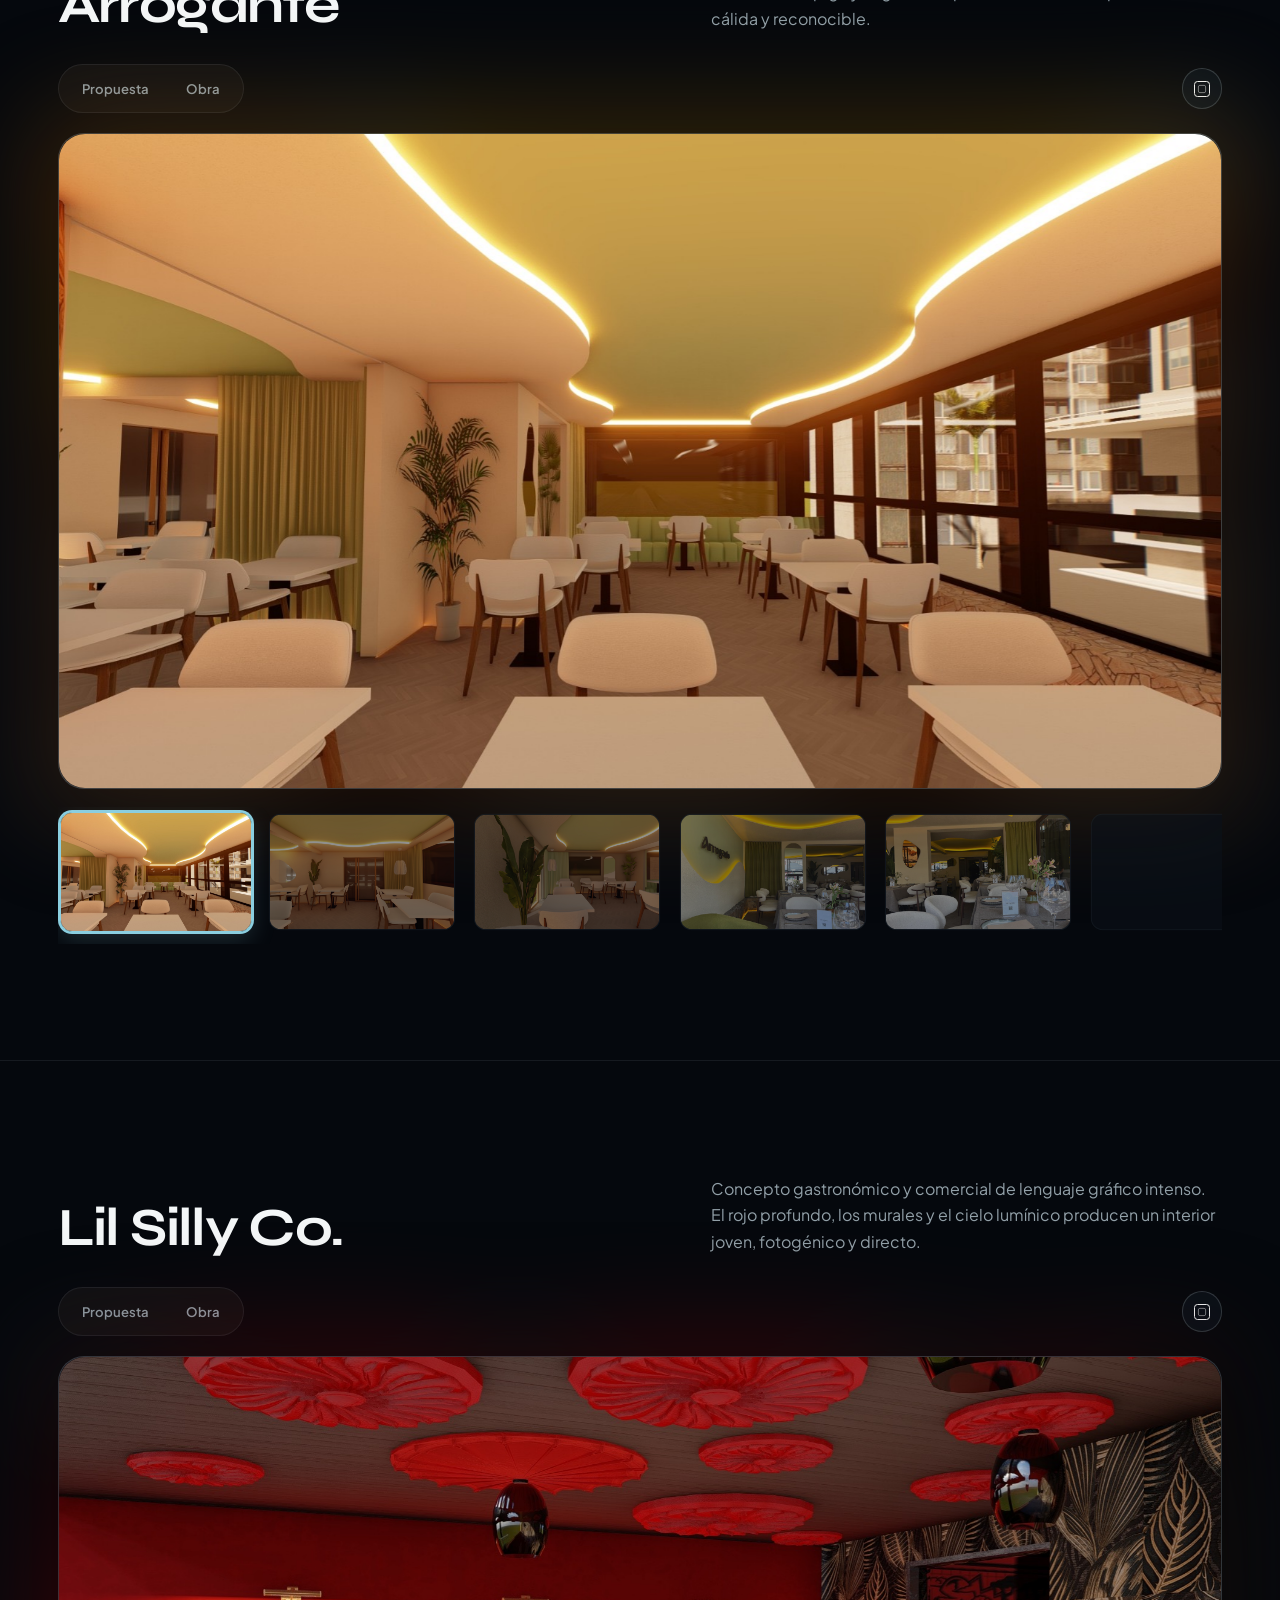
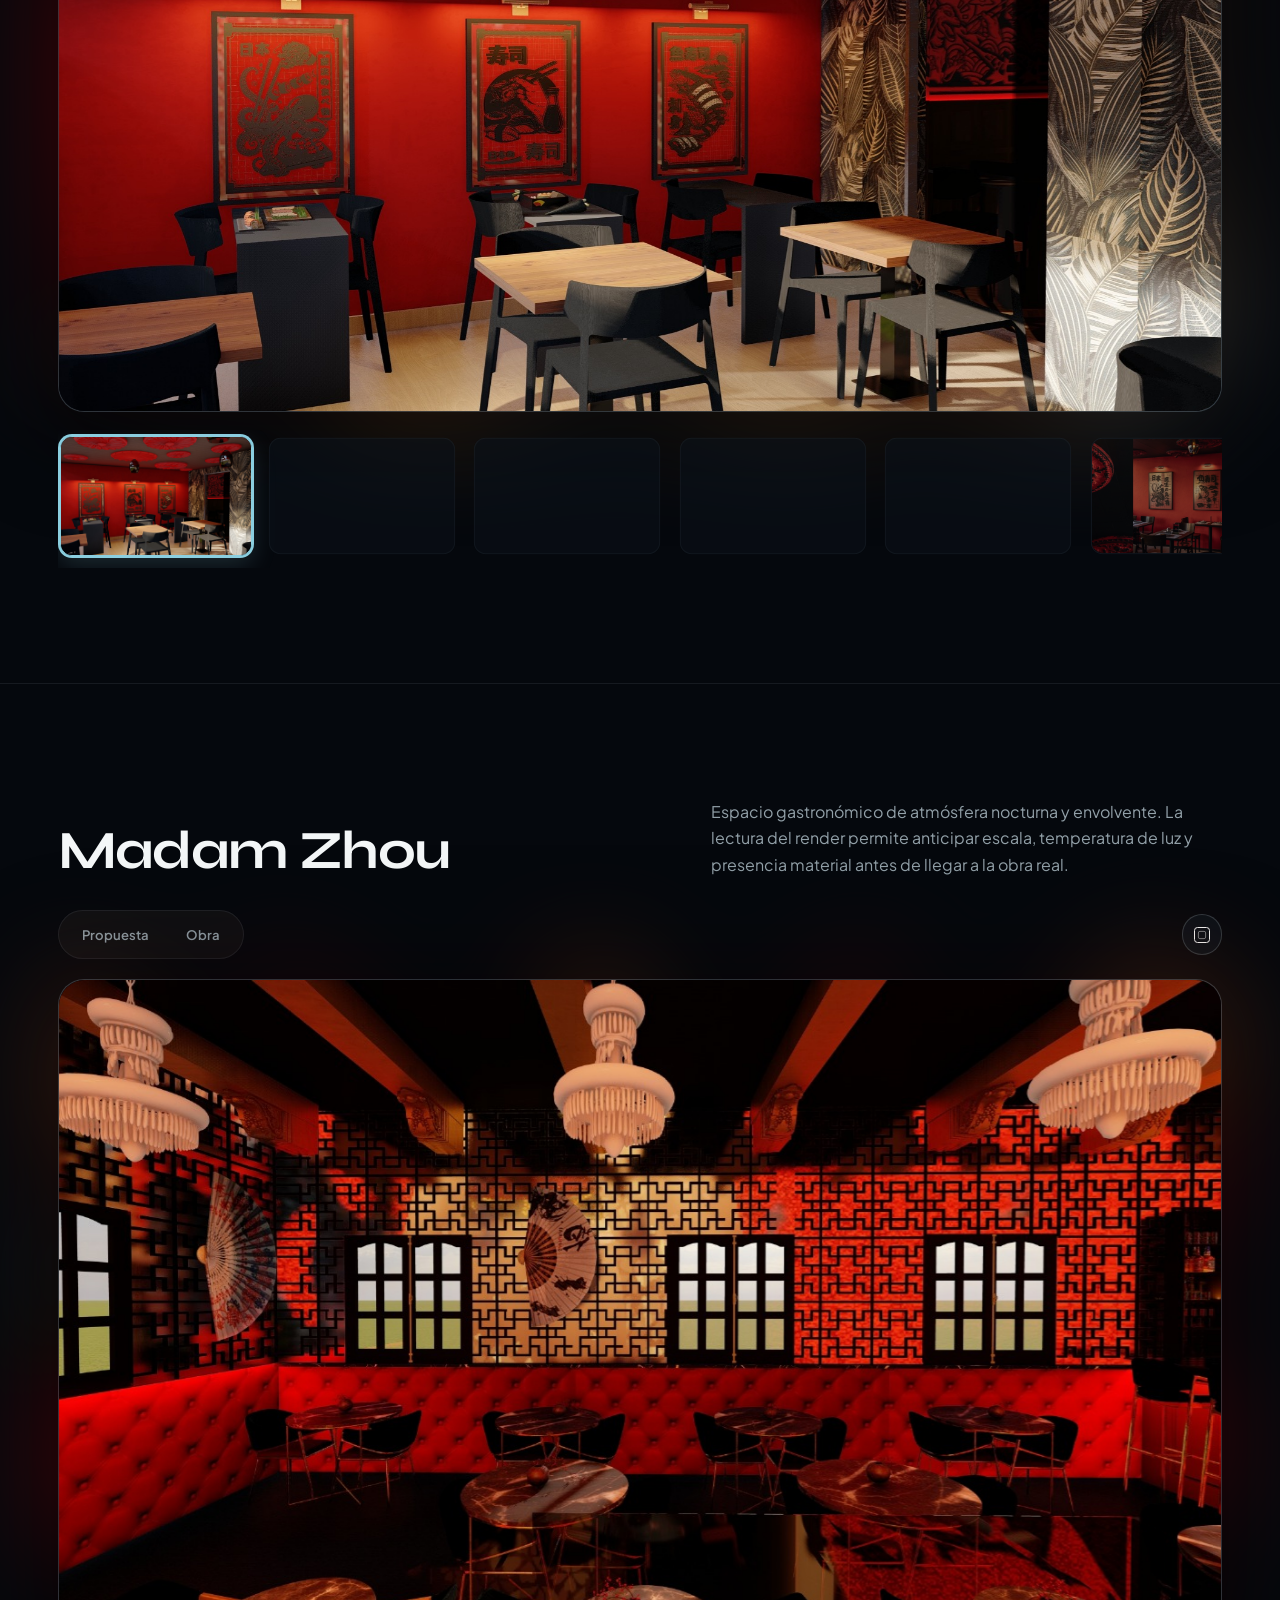
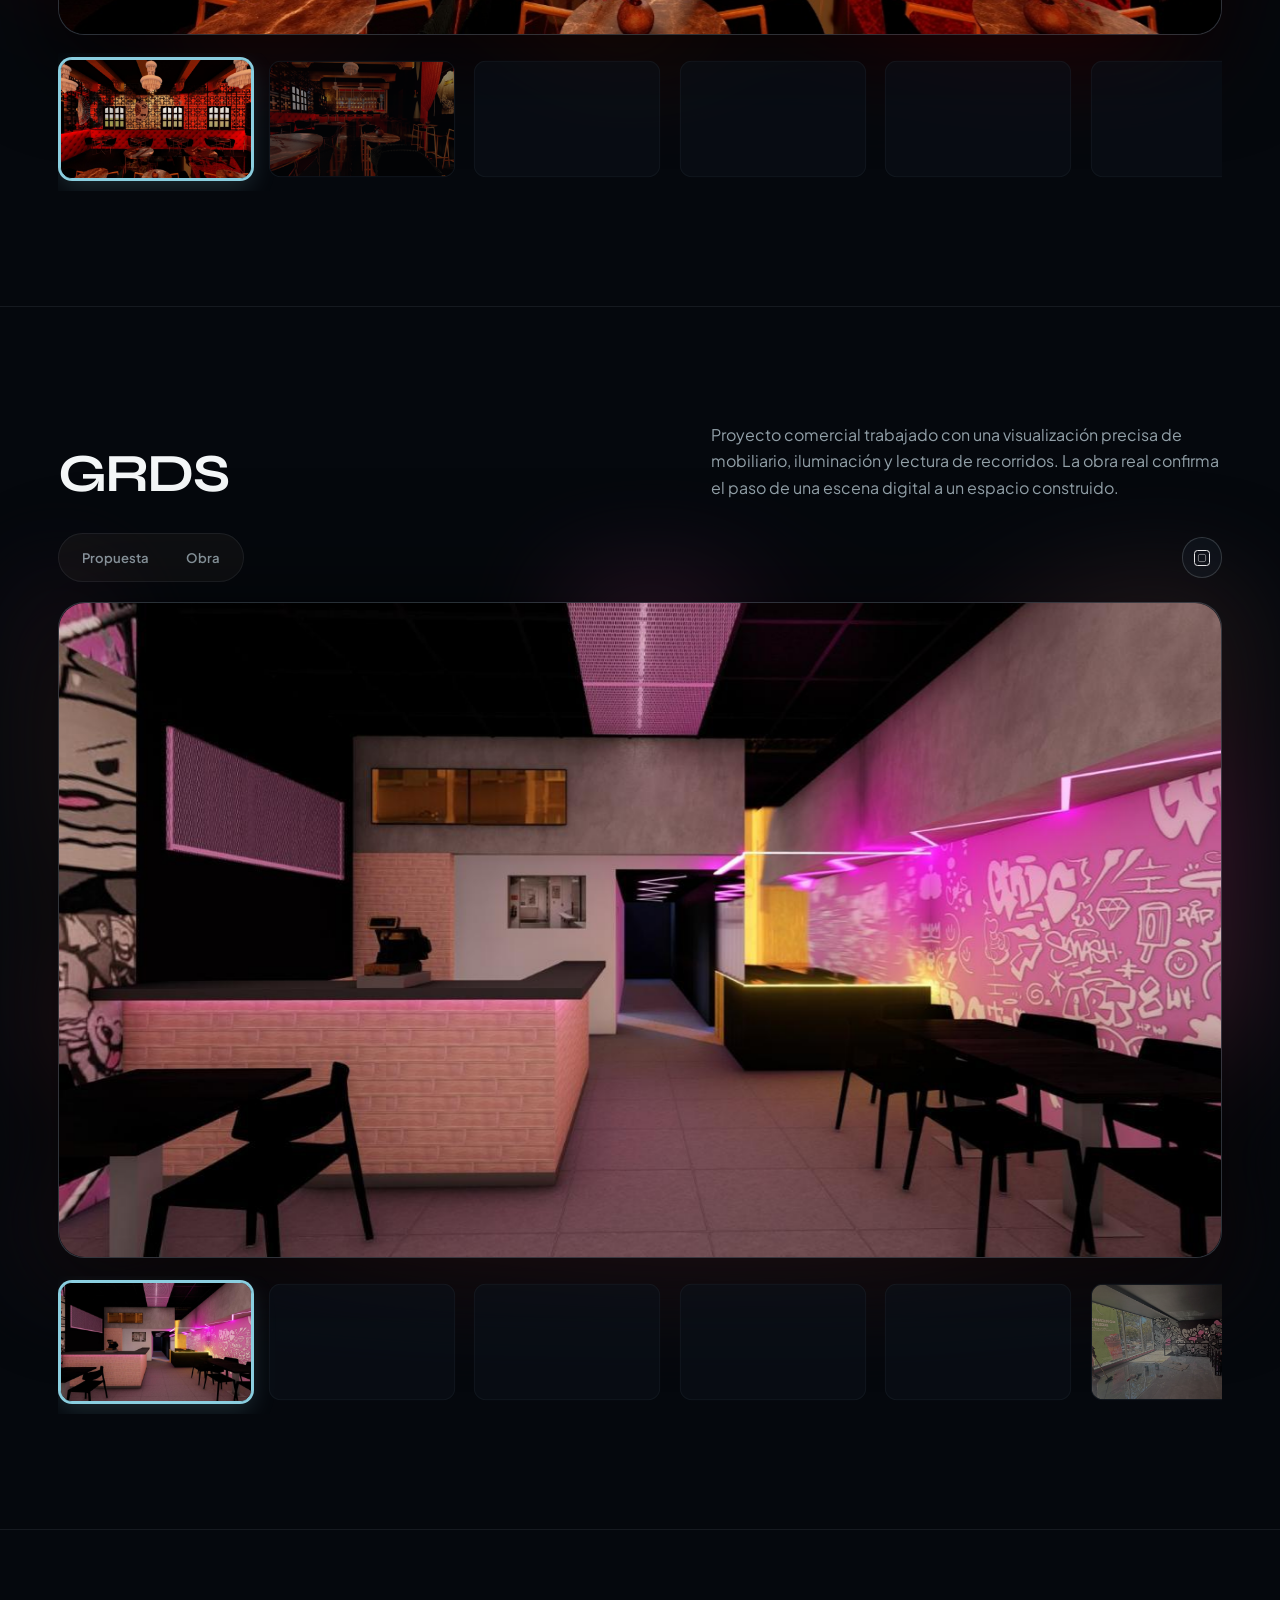
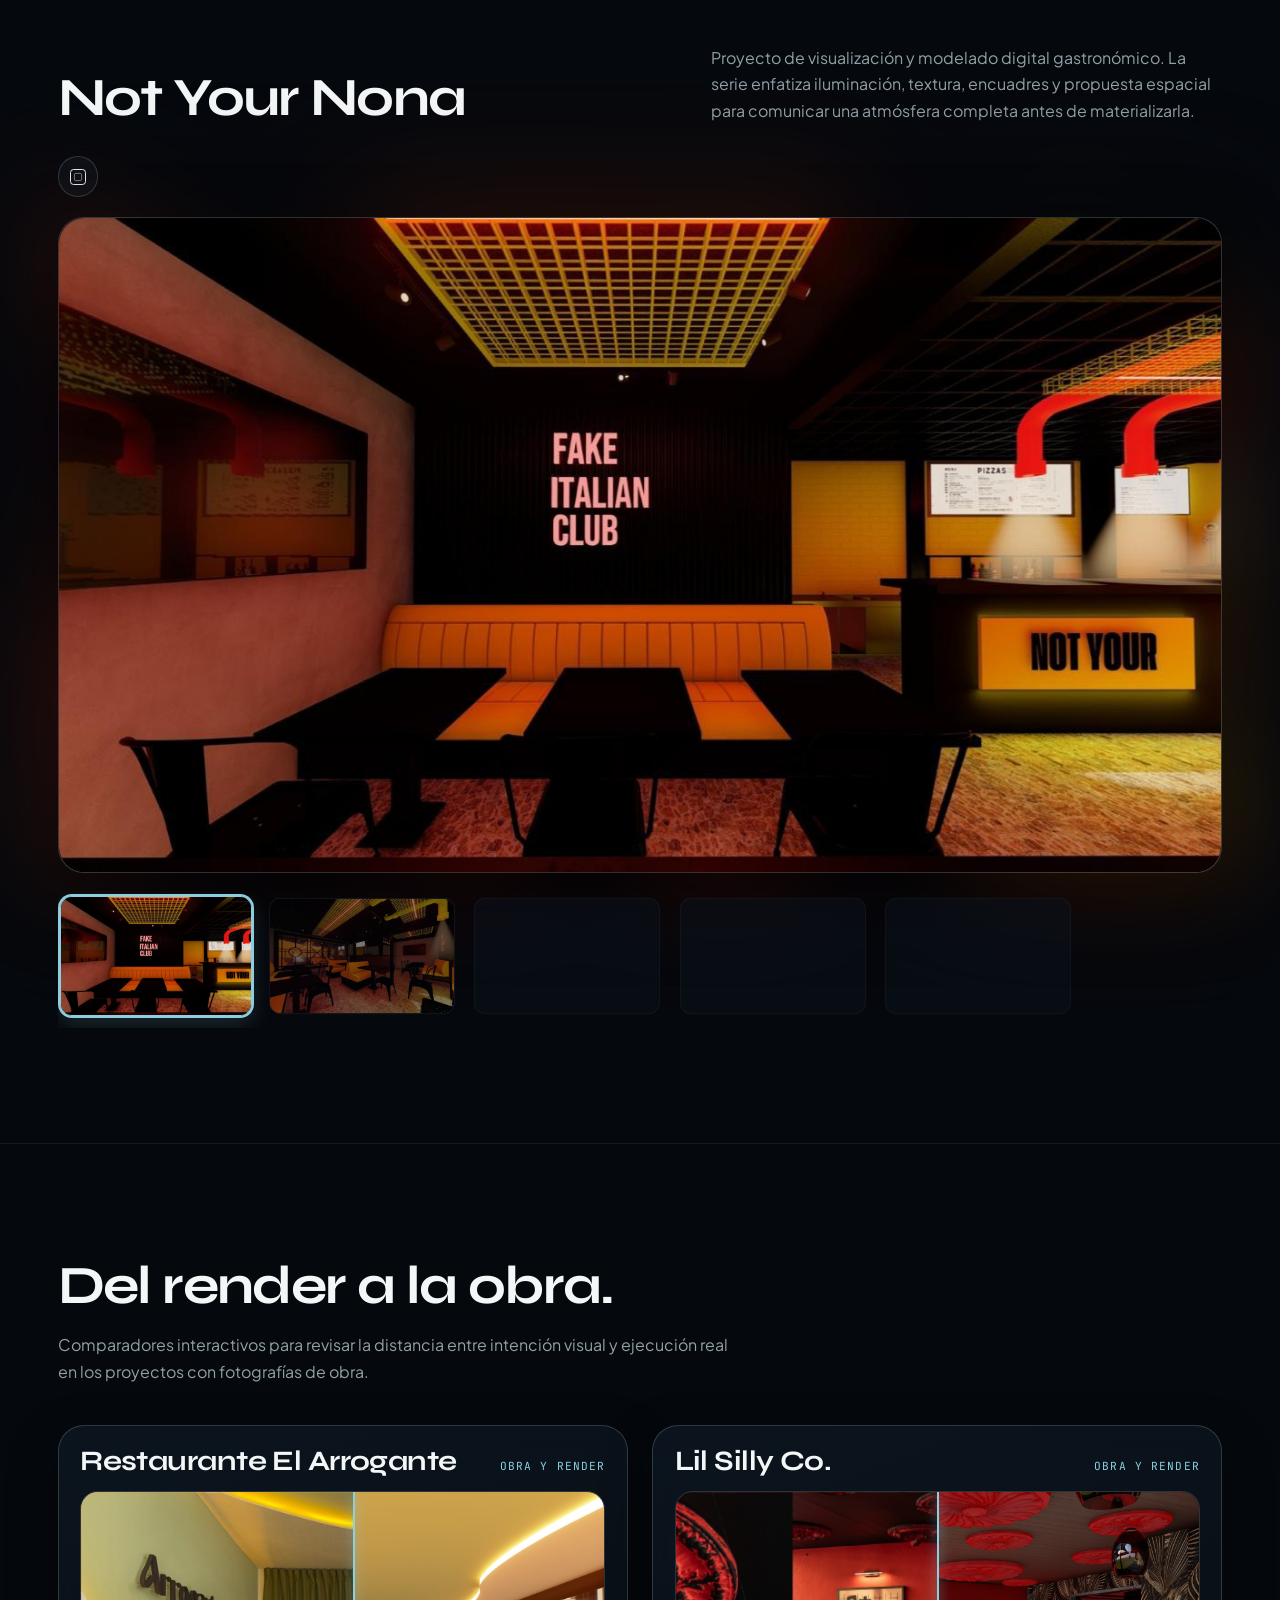
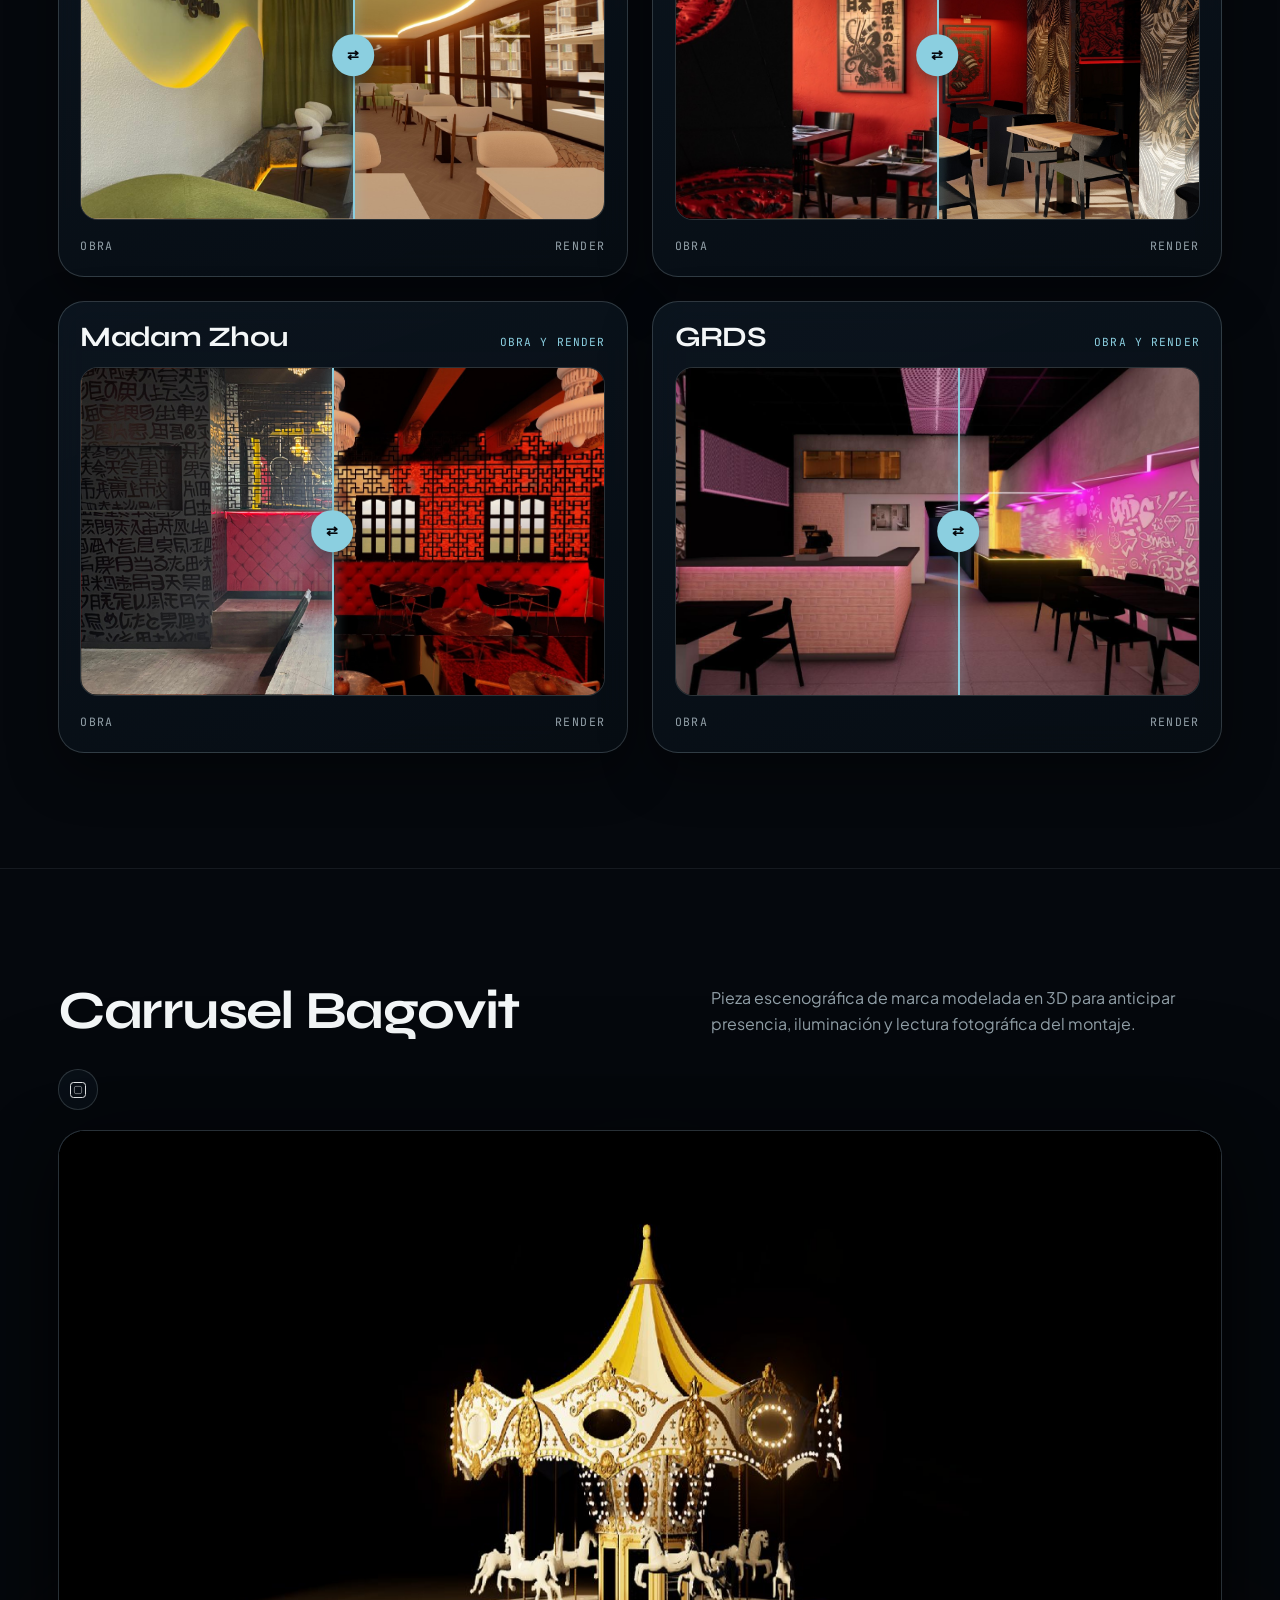
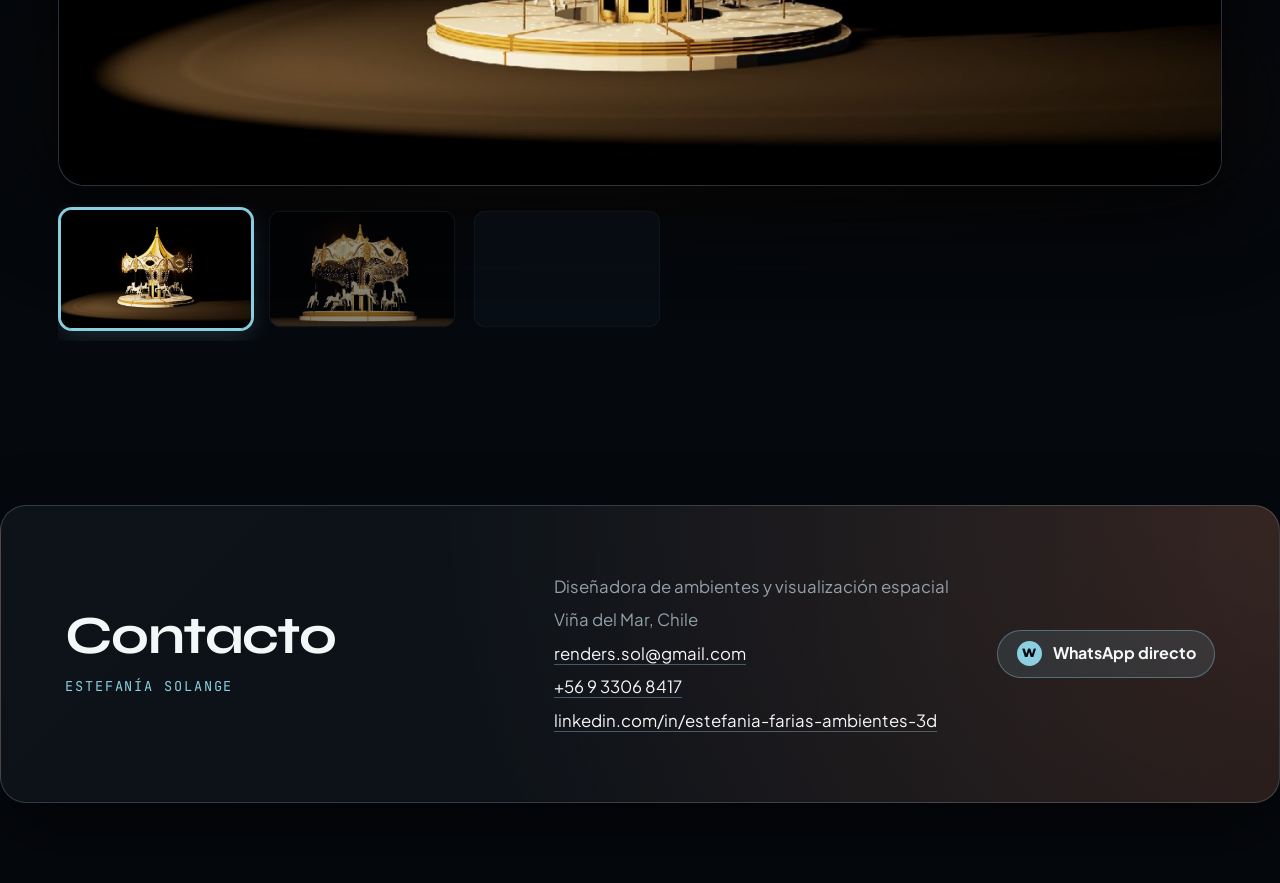
==== commit 57a1b190: "Refina paleta fria y hero visual" ====
--- a/portfolio/index.html
+++ b/portfolio/index.html
@@ -8,7 +8,7 @@
     <meta property="og:title" content="SOL DESIGN - Portafolio">
     <meta property="og:description" content="Arquitectura interior, interiorismo gastronómico, visualización espacial y obra ejecutada.">
     <meta property="og:type" content="website">
-    <meta name="theme-color" content="#070709">
+    <meta name="theme-color" content="#05080d">
     <link rel="preconnect" href="https://fonts.googleapis.com">
     <link rel="preconnect" href="https://fonts.gstatic.com" crossorigin>
     <link href="https://fonts.googleapis.com/css2?family=Instrument+Serif:ital@0;1&family=JetBrains+Mono:wght@400;500;600&family=Montserrat:wght@500;700;800&family=Plus+Jakarta+Sans:wght@400;500;600;700&family=Syne:wght@600;700;800&display=swap" rel="stylesheet">
@@ -20,10 +20,8 @@
 
     <header class="site-header" aria-label="Navegación principal">
       <a class="brand-lockup" href="#portada" aria-label="Ir a portada de SOL DESIGN">
-        <span class="brand-mark" aria-hidden="true">SD</span>
         <span class="brand-wordmark" aria-hidden="true">
           <span class="brand-wordmark__sol">SOL</span>
-          <span class="brand-divider"></span>
           <span class="brand-wordmark__design">DESIGN</span>
         </span>
       </a>
@@ -39,7 +37,7 @@
           <h1>SOL <span>DESIGN</span></h1>
           <p class="hero__role">Portafolio de arquitectura interior, diseño de ambientes y visualización espacial.</p>
         </div>
-        <figure class="hero__visual" style="--ratio: 16 / 10;">
+        <figure class="hero__visual" style="--ratio: 16 / 11;">
           <video class="hero__video" autoplay muted loop playsinline preload="auto" poster="../Renders/not%20your%20nona/WhatsApp%20Image%202026-09-30%20at%2021.00.45.jpeg" aria-label="Video loop inmersivo de atmósfera interior">
             <source src="assets/videos/hero.mp4" type="video/mp4">
           </video>
--- a/portfolio/css/styles.css
+++ b/portfolio/css/styles.css
@@ -1,15 +1,16 @@
 :root {
-  --bg: #070709;
-  --surface: rgba(22, 22, 26, 0.65);
-  --surface-solid: #121216;
-  --surface-glass: rgba(28, 28, 34, 0.55);
-  --ink: #f7f5f0;
-  --muted: #9d9992;
-  --accent: #e5c391;
-  --accent-2: #d48c6f;
-  --accent-glow: rgba(229, 195, 145, 0.22);
-  --line: rgba(255, 255, 255, 0.08);
-  --line-bright: rgba(255, 255, 255, 0.2);
+  --bg: #05080d;
+  --surface: rgba(13, 21, 30, 0.68);
+  --surface-solid: #0b121b;
+  --surface-glass: rgba(15, 26, 36, 0.58);
+  --ink: #f4f7f8;
+  --muted: #92a0a8;
+  --accent: #8bcfe0;
+  --accent-2: #c9876e;
+  --accent-glow: rgba(139, 207, 224, 0.2);
+  --warm-glow: rgba(201, 135, 110, 0.16);
+  --line: rgba(219, 241, 248, 0.08);
+  --line-bright: rgba(219, 241, 248, 0.18);
   --radius-xl: 26px;
   --radius-lg: 18px;
   --radius-md: 12px;
@@ -41,10 +42,11 @@
 body {
   margin: 0;
   background-color: var(--bg);
-  background-image: 
-    radial-gradient(circle at 15% 10%, rgba(229, 195, 145, 0.08), transparent 38%),
-    radial-gradient(circle at 85% 35%, rgba(212, 140, 111, 0.06), transparent 42%),
-    radial-gradient(circle at 50% 80%, rgba(229, 195, 145, 0.05), transparent 45%);
+  background-image:
+    radial-gradient(circle at 18% 8%, rgba(95, 164, 189, 0.16), transparent 34%),
+    radial-gradient(circle at 84% 30%, rgba(74, 116, 144, 0.12), transparent 40%),
+    radial-gradient(circle at 44% 82%, rgba(201, 135, 110, 0.14), transparent 44%),
+    linear-gradient(180deg, #05080d 0%, #07101a 38%, #10131a 66%, #21130f 100%);
   background-attachment: fixed;
   color: var(--ink);
   font-family: var(--font-sans);
@@ -160,7 +162,7 @@
   padding: 0 0.65rem 0 1.1rem;
   border: 1px solid var(--line-bright);
   border-radius: var(--radius-pill);
-  background: rgba(14, 14, 18, 0.72);
+  background: rgba(7, 12, 18, 0.76);
   backdrop-filter: blur(20px) saturate(160%);
   box-shadow: 0 20px 50px rgba(0, 0, 0, 0.55), inset 0 1px 0 rgba(255, 255, 255, 0.12);
   transition:
@@ -179,51 +181,25 @@
   height: 46px;
   padding: 0 0.42rem 0 0.72rem;
   border-color: rgba(255, 255, 255, 0.14);
-  background: rgba(10, 10, 12, 0.82);
+  background: rgba(5, 9, 14, 0.86);
   box-shadow: 0 14px 36px rgba(0, 0, 0, 0.5), inset 0 1px 0 rgba(255, 255, 255, 0.1);
 }
 
 .brand-lockup {
   display: inline-flex;
   align-items: center;
-  gap: 0.72rem;
   min-width: max-content;
   transition: transform 250ms var(--ease-spring);
 }
 
 .brand-lockup:hover {
   transform: translateY(-1px);
-}
-
-.brand-mark {
-  display: grid;
-  place-items: center;
-  width: 2.5rem;
-  height: 2.5rem;
-  border: 1px solid rgba(229, 195, 145, 0.42);
-  border-radius: 50%;
-  background:
-    linear-gradient(135deg, rgba(229, 195, 145, 0.96), rgba(212, 140, 111, 0.86)),
-    #e5c391;
-  color: #070709;
-  font-family: var(--font-display);
-  font-weight: 800;
-  font-size: 0.88rem;
-  letter-spacing: -0.04em;
-  box-shadow: 0 4px 18px var(--accent-glow), inset 0 1px 0 rgba(255, 255, 255, 0.44);
-  transition: width 260ms var(--ease-out), height 260ms var(--ease-out), font-size 260ms var(--ease-out);
-}
-
-.site-header.is-compact .brand-mark {
-  width: 2rem;
-  height: 2rem;
-  font-size: 0.72rem;
 }
 
 .brand-wordmark {
   display: inline-flex;
   align-items: center;
-  gap: 0.52rem;
+  gap: 0.28rem;
   color: var(--ink);
   line-height: 1;
   transition: transform 260ms var(--ease-out), opacity 260ms var(--ease-out);
@@ -235,23 +211,17 @@
 
 .brand-wordmark__sol {
   font-family: var(--font-brand);
-  font-size: 1rem;
-  font-weight: 500;
-  letter-spacing: 0.02em;
-}
-
-.brand-divider {
-  width: 1px;
-  height: 1.15rem;
-  background: rgba(229, 195, 145, 0.45);
-}
-
-.brand-wordmark__design {
-  color: var(--accent);
-  font-family: var(--font-brand);
-  font-size: 0.94rem;
+  font-size: 1.04rem;
   font-weight: 800;
   letter-spacing: 0.01em;
+}
+
+.brand-wordmark__design {
+  color: rgba(244, 247, 248, 0.72);
+  font-family: var(--font-brand);
+  font-size: 1.04rem;
+  font-weight: 600;
+  letter-spacing: 0.02em;
 }
 
 .main-nav {
@@ -282,14 +252,14 @@
 }
 
 .main-nav a:last-child {
-  background: rgba(229, 195, 145, 0.14);
+  background: rgba(139, 207, 224, 0.12);
   color: var(--accent);
-  border: 1px solid rgba(229, 195, 145, 0.3);
+  border: 1px solid rgba(139, 207, 224, 0.28);
 }
 
 .main-nav a:last-child:hover {
   background: var(--accent);
-  color: #070709;
+  color: #05080d;
 }
 
 .hero,
@@ -304,10 +274,10 @@
 }
 
 .hero {
-  min-height: 92dvh;
-  display: grid;
-  grid-template-columns: minmax(0, 0.9fr) minmax(24rem, 1.1fr);
-  gap: clamp(2.75rem, 5vw, 5.5rem);
+  min-height: 94dvh;
+  display: grid;
+  grid-template-columns: minmax(0, 0.62fr) minmax(28rem, 1.38fr);
+  gap: clamp(2rem, 4vw, 4rem);
   align-items: center;
   padding-block: clamp(7rem, 10vw, 8.5rem) clamp(3.5rem, 6vw, 5rem);
 }
@@ -316,7 +286,7 @@
   display: grid;
   align-content: center;
   gap: clamp(1.35rem, 2.2vw, 2rem);
-  max-width: 40rem;
+  max-width: 32rem;
 }
 
 .hero h1 {
@@ -345,11 +315,11 @@
   isolation: isolate;
   aspect-ratio: var(--ratio);
   border-radius: var(--radius-xl);
-  background: #070709;
+  background: #05080d;
   overflow: hidden;
   box-shadow: 
-    0 32px 80px rgba(0, 0, 0, 0.65),
-    0 0 90px rgba(229, 195, 145, 0.12);
+    0 32px 80px rgba(0, 0, 0, 0.68),
+    0 0 100px rgba(86, 153, 182, 0.2);
   transform-style: preserve-3d;
   transition: transform 400ms var(--ease-out), opacity 300ms var(--ease-out);
 }
@@ -374,9 +344,9 @@
   z-index: 1;
   pointer-events: none;
   background:
-    radial-gradient(circle at 50% 45%, transparent 34%, rgba(7, 7, 9, 0.22) 68%, rgba(7, 7, 9, 0.72) 100%),
-    linear-gradient(90deg, rgba(7, 7, 9, 0.64) 0%, rgba(7, 7, 9, 0.18) 32%, rgba(7, 7, 9, 0.08) 58%, rgba(7, 7, 9, 0.54) 100%),
-    linear-gradient(180deg, rgba(7, 7, 9, 0.38) 0%, transparent 34%, rgba(7, 7, 9, 0.62) 100%);
+    radial-gradient(circle at 50% 45%, transparent 40%, rgba(5, 8, 13, 0.18) 72%, rgba(5, 8, 13, 0.64) 100%),
+    linear-gradient(90deg, rgba(5, 8, 13, 0.5) 0%, rgba(5, 8, 13, 0.08) 34%, rgba(5, 8, 13, 0.04) 62%, rgba(5, 8, 13, 0.38) 100%),
+    linear-gradient(180deg, rgba(5, 8, 13, 0.3) 0%, transparent 36%, rgba(5, 8, 13, 0.54) 100%);
 }
 
 .intro {
@@ -408,14 +378,14 @@
   padding: 1.25rem 1.5rem;
   border: 1px solid var(--line);
   border-radius: var(--radius-lg);
-  background: linear-gradient(145deg, rgba(28, 28, 34, 0.7), rgba(16, 16, 20, 0.4));
+  background: linear-gradient(145deg, rgba(16, 29, 40, 0.72), rgba(8, 14, 22, 0.46));
   backdrop-filter: blur(16px);
   transition: transform 250ms var(--ease-out), border-color 250ms var(--ease-out);
 }
 
 .intro__facts div:hover {
   transform: translateX(6px);
-  border-color: rgba(229, 195, 145, 0.4);
+  border-color: rgba(139, 207, 224, 0.38);
 }
 
 .intro__facts dt {
@@ -481,7 +451,7 @@
 
 .tab.is-active {
   background: var(--accent);
-  color: #070709;
+  color: #05080d;
   box-shadow: 0 4px 16px var(--accent-glow);
 }
 
@@ -542,7 +512,7 @@
 .view-toggle-btn.is-active {
   border-color: var(--accent);
   color: var(--accent);
-  background: rgba(229, 195, 145, 0.1);
+  background: rgba(139, 207, 224, 0.1);
 }
 
 .project-stage {
@@ -575,7 +545,7 @@
   max-height: 76dvh;
   border-radius: var(--radius-xl);
   overflow: hidden;
-  background: #070709;
+  background: #05080d;
   cursor: zoom-in;
   transform-style: preserve-3d;
   transition: transform 360ms var(--ease-out);
@@ -678,7 +648,7 @@
 
 .gallery-item.is-selected .media-button {
   border-color: var(--accent);
-  box-shadow: 0 8px 24px rgba(229, 195, 145, 0.22), 0 0 0 2px var(--accent);
+  box-shadow: 0 8px 24px rgba(139, 207, 224, 0.18), 0 0 0 2px var(--accent);
 }
 
 .media-button img {
@@ -710,7 +680,7 @@
   padding: 1.35rem;
   border: 1px solid var(--line-bright);
   border-radius: var(--radius-xl);
-  background: linear-gradient(160deg, rgba(28, 28, 35, 0.7), rgba(14, 14, 18, 0.8));
+  background: linear-gradient(160deg, rgba(14, 26, 37, 0.72), rgba(8, 14, 21, 0.86));
   backdrop-filter: blur(16px);
   box-shadow: 0 20px 50px rgba(0, 0, 0, 0.4);
   transition: transform 300ms var(--ease-out), border-color 300ms var(--ease-out);
@@ -718,7 +688,7 @@
 
 .comparison-card:hover {
   transform: translateY(-4px);
-  border-color: rgba(229, 195, 145, 0.45);
+  border-color: rgba(139, 207, 224, 0.38);
 }
 
 .comparison-card header {
@@ -743,7 +713,7 @@
   border-radius: var(--radius-lg);
   border: 1px solid var(--line-bright);
   overflow: hidden;
-  background: #070709;
+  background: #05080d;
 }
 
 .compare-after {
@@ -787,7 +757,7 @@
   height: 2.6rem;
   border-radius: 50%;
   background: var(--accent);
-  color: #070709;
+  color: #05080d;
   font-weight: 700;
   font-size: 0.9rem;
   box-shadow: 0 6px 20px rgba(0, 0, 0, 0.5), 0 0 20px var(--accent-glow);
@@ -829,7 +799,9 @@
   padding: clamp(2.5rem, 5vw, 4.5rem);
   border: 1px solid var(--line-bright);
   border-radius: var(--radius-xl);
-  background: radial-gradient(circle at top right, rgba(229, 195, 145, 0.14), rgba(18, 18, 22, 0.85) 65%);
+  background:
+    radial-gradient(circle at top right, rgba(201, 135, 110, 0.18), rgba(12, 18, 24, 0.88) 64%),
+    linear-gradient(135deg, rgba(15, 26, 36, 0.86), rgba(34, 19, 15, 0.62));
   box-shadow: 0 30px 70px rgba(0, 0, 0, 0.5);
 }
 
@@ -851,7 +823,7 @@
 
 address a {
   color: var(--ink);
-  border-bottom: 1px solid rgba(229, 195, 145, 0.4);
+  border-bottom: 1px solid rgba(139, 207, 224, 0.38);
   transition: color 180ms var(--ease-out);
 }
 
@@ -871,9 +843,9 @@
   gap: 0.65rem;
   min-height: 3rem;
   padding: 0 1.15rem;
-  border: 1px solid rgba(229, 195, 145, 0.42);
+  border: 1px solid rgba(139, 207, 224, 0.38);
   border-radius: var(--radius-pill);
-  background: rgba(229, 195, 145, 0.14);
+  background: rgba(139, 207, 224, 0.12);
   color: var(--ink);
   font-weight: 700;
   transition: background 200ms var(--ease-out), color 200ms var(--ease-out), transform 200ms var(--ease-out);
@@ -881,7 +853,7 @@
 
 .whatsapp-button:hover {
   background: var(--accent);
-  color: #070709;
+  color: #05080d;
   transform: translateY(-1px);
 }
 
@@ -892,14 +864,14 @@
   height: 1.6rem;
   border-radius: 50%;
   background: var(--accent);
-  color: #070709;
+  color: #05080d;
   font-family: var(--font-brand);
   font-size: 0.78rem;
   font-weight: 800;
 }
 
 .whatsapp-button:hover .whatsapp-button__icon {
-  background: #070709;
+  background: #05080d;
   color: var(--accent);
 }
 
@@ -966,7 +938,7 @@
 .lightbox button:hover {
   background: var(--accent);
   border-color: var(--accent);
-  color: #070709;
+  color: #05080d;
 }
 
 .lightbox__close {
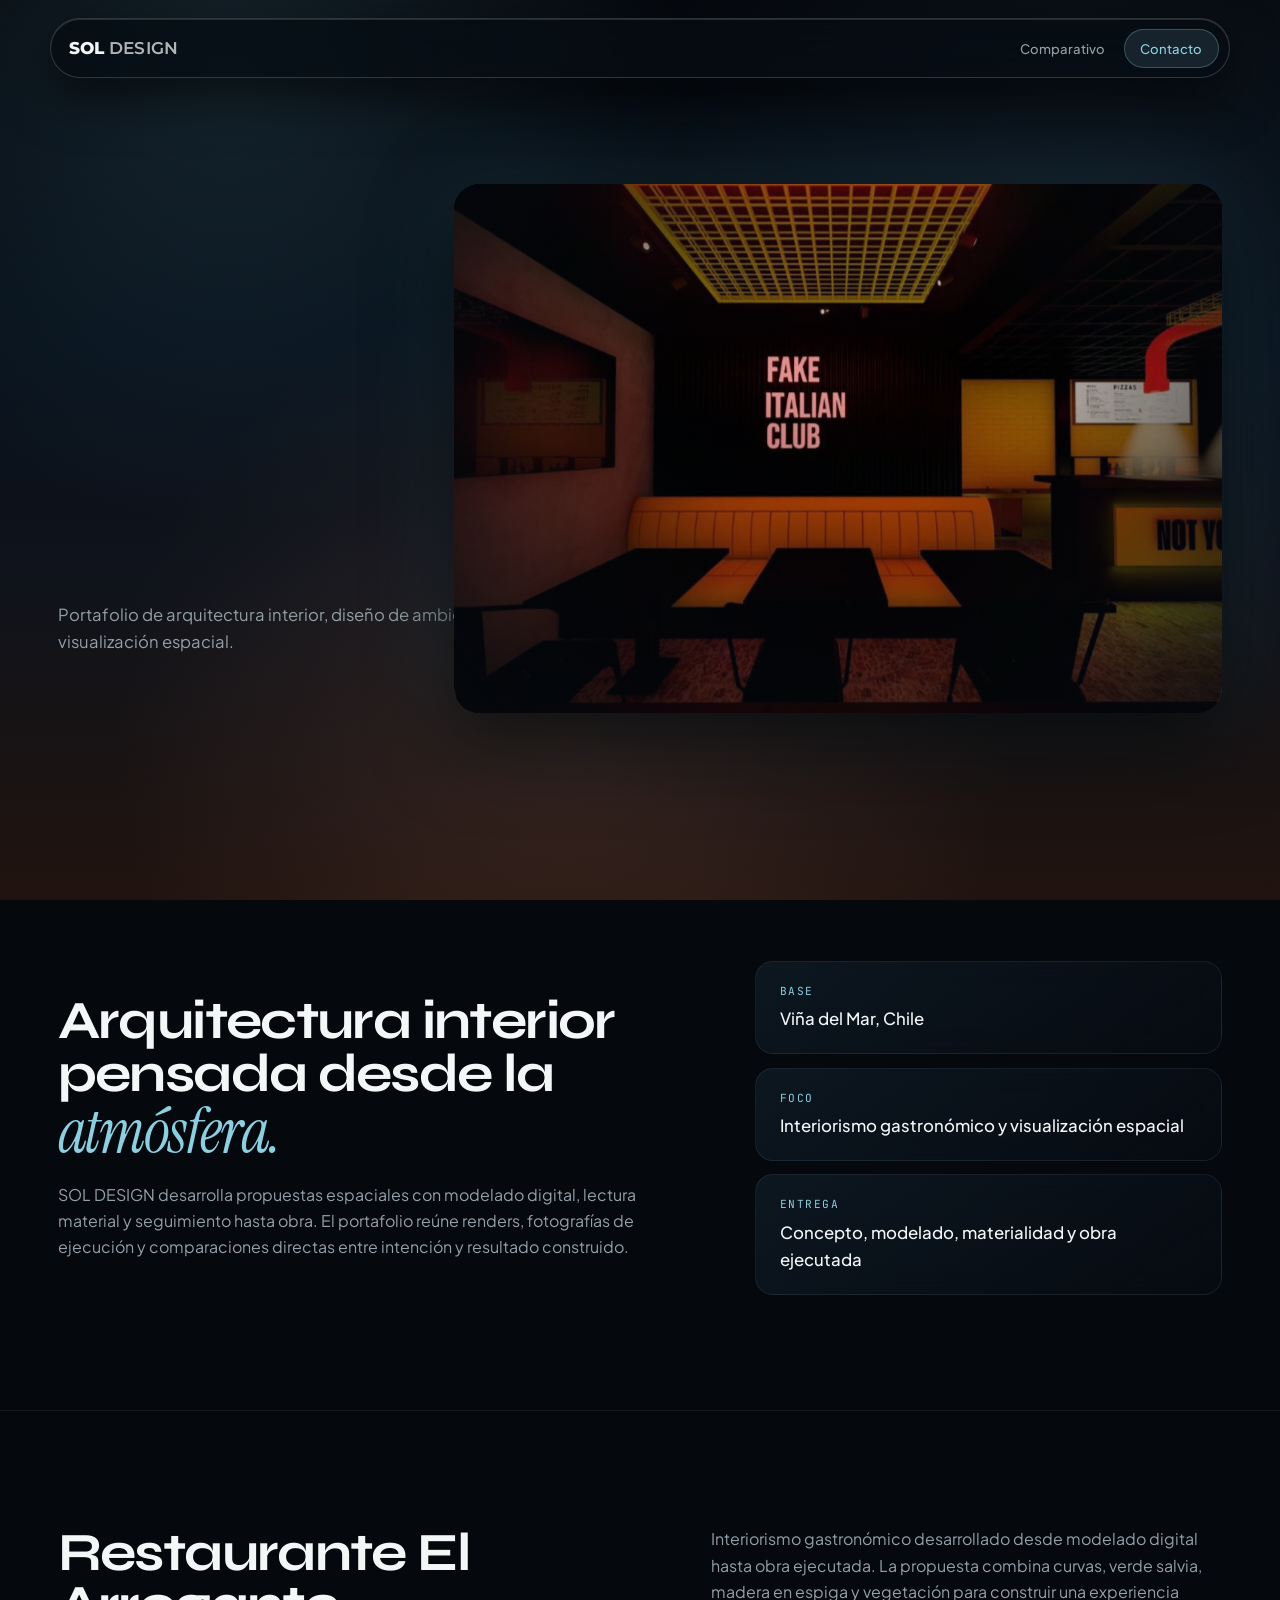
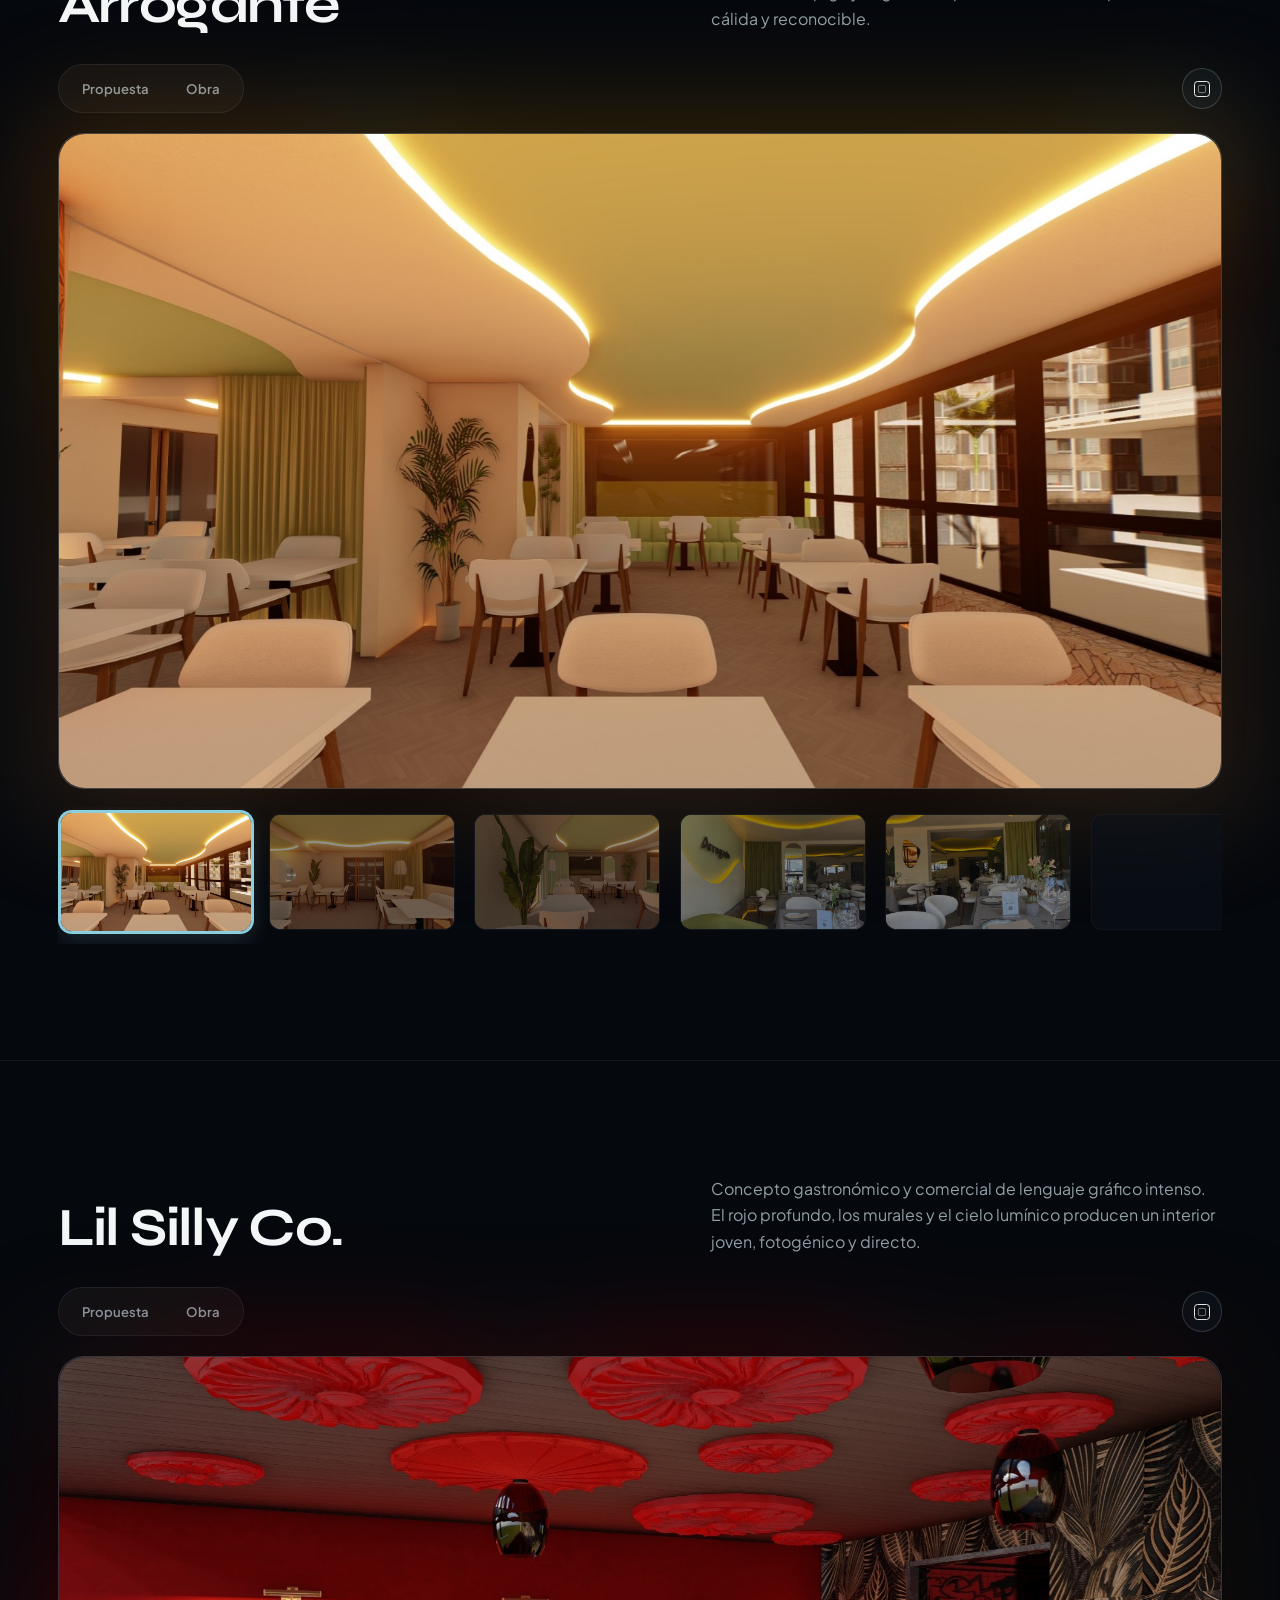
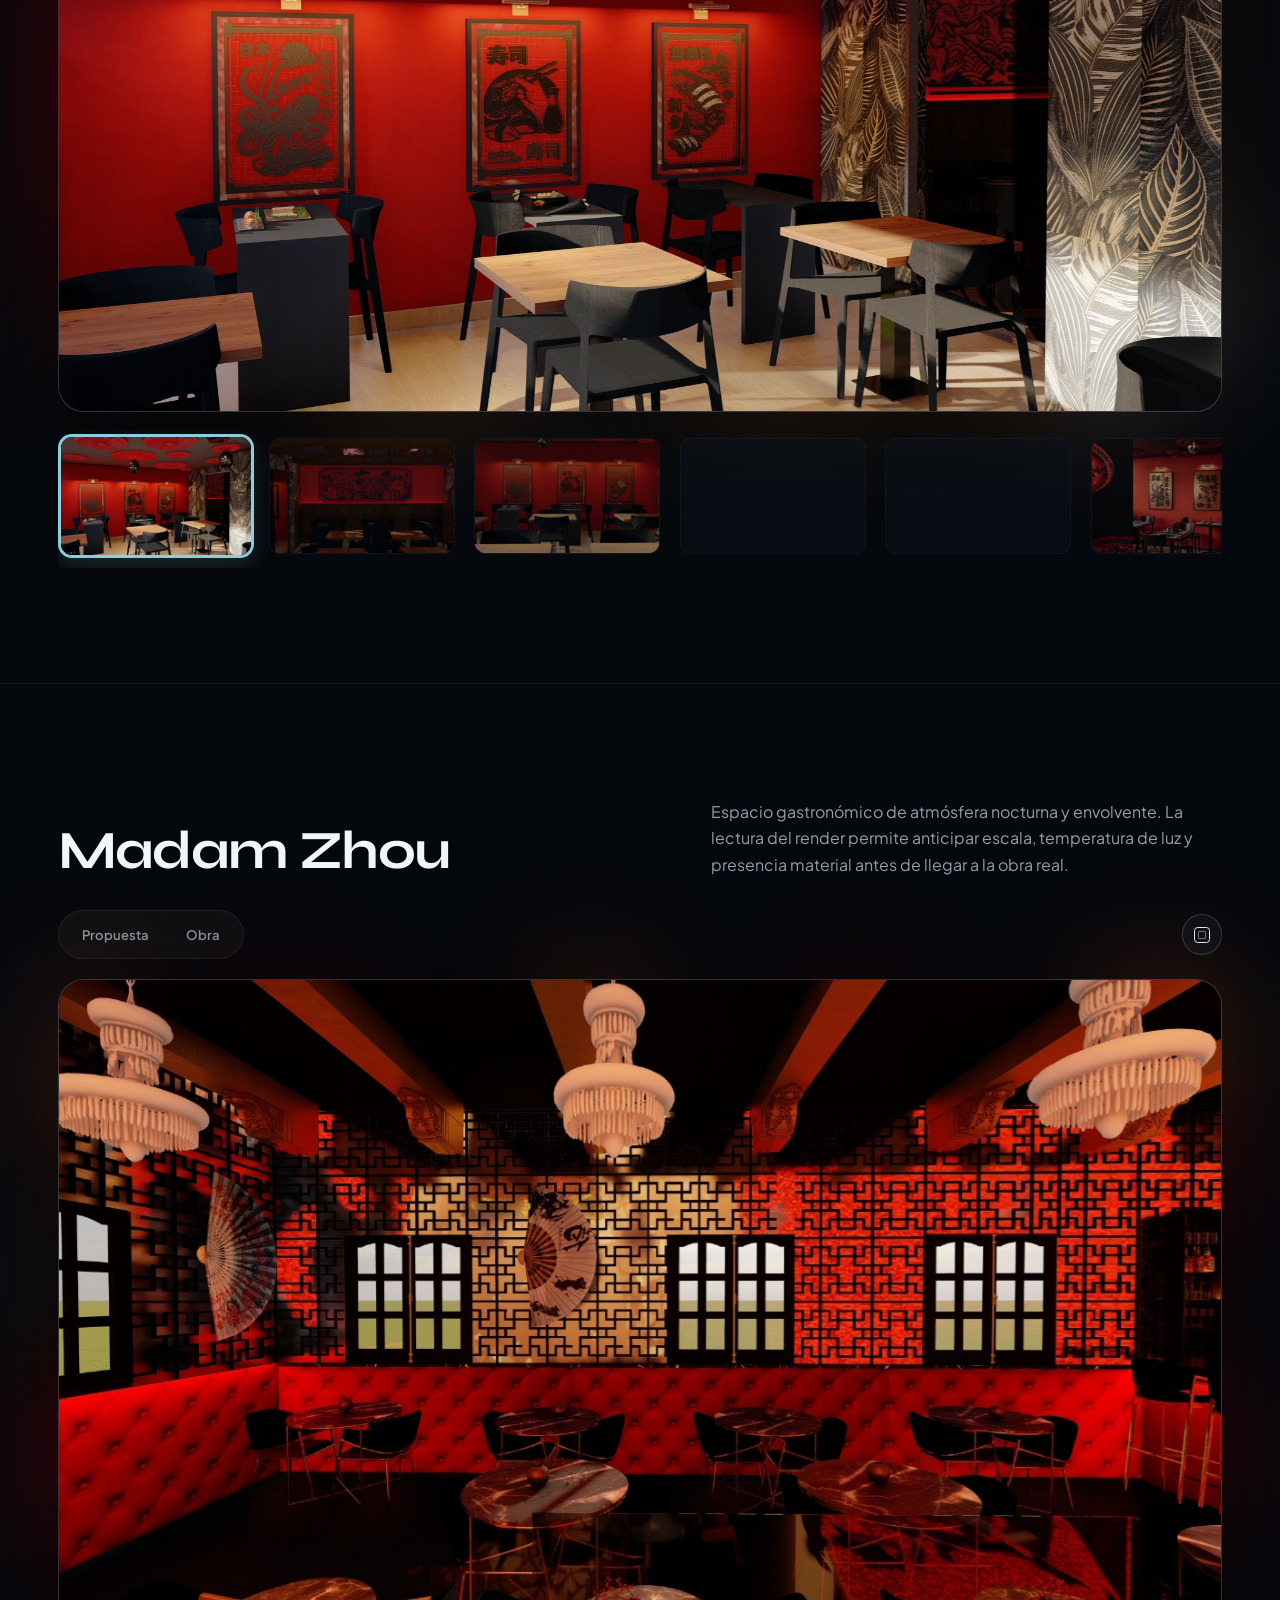
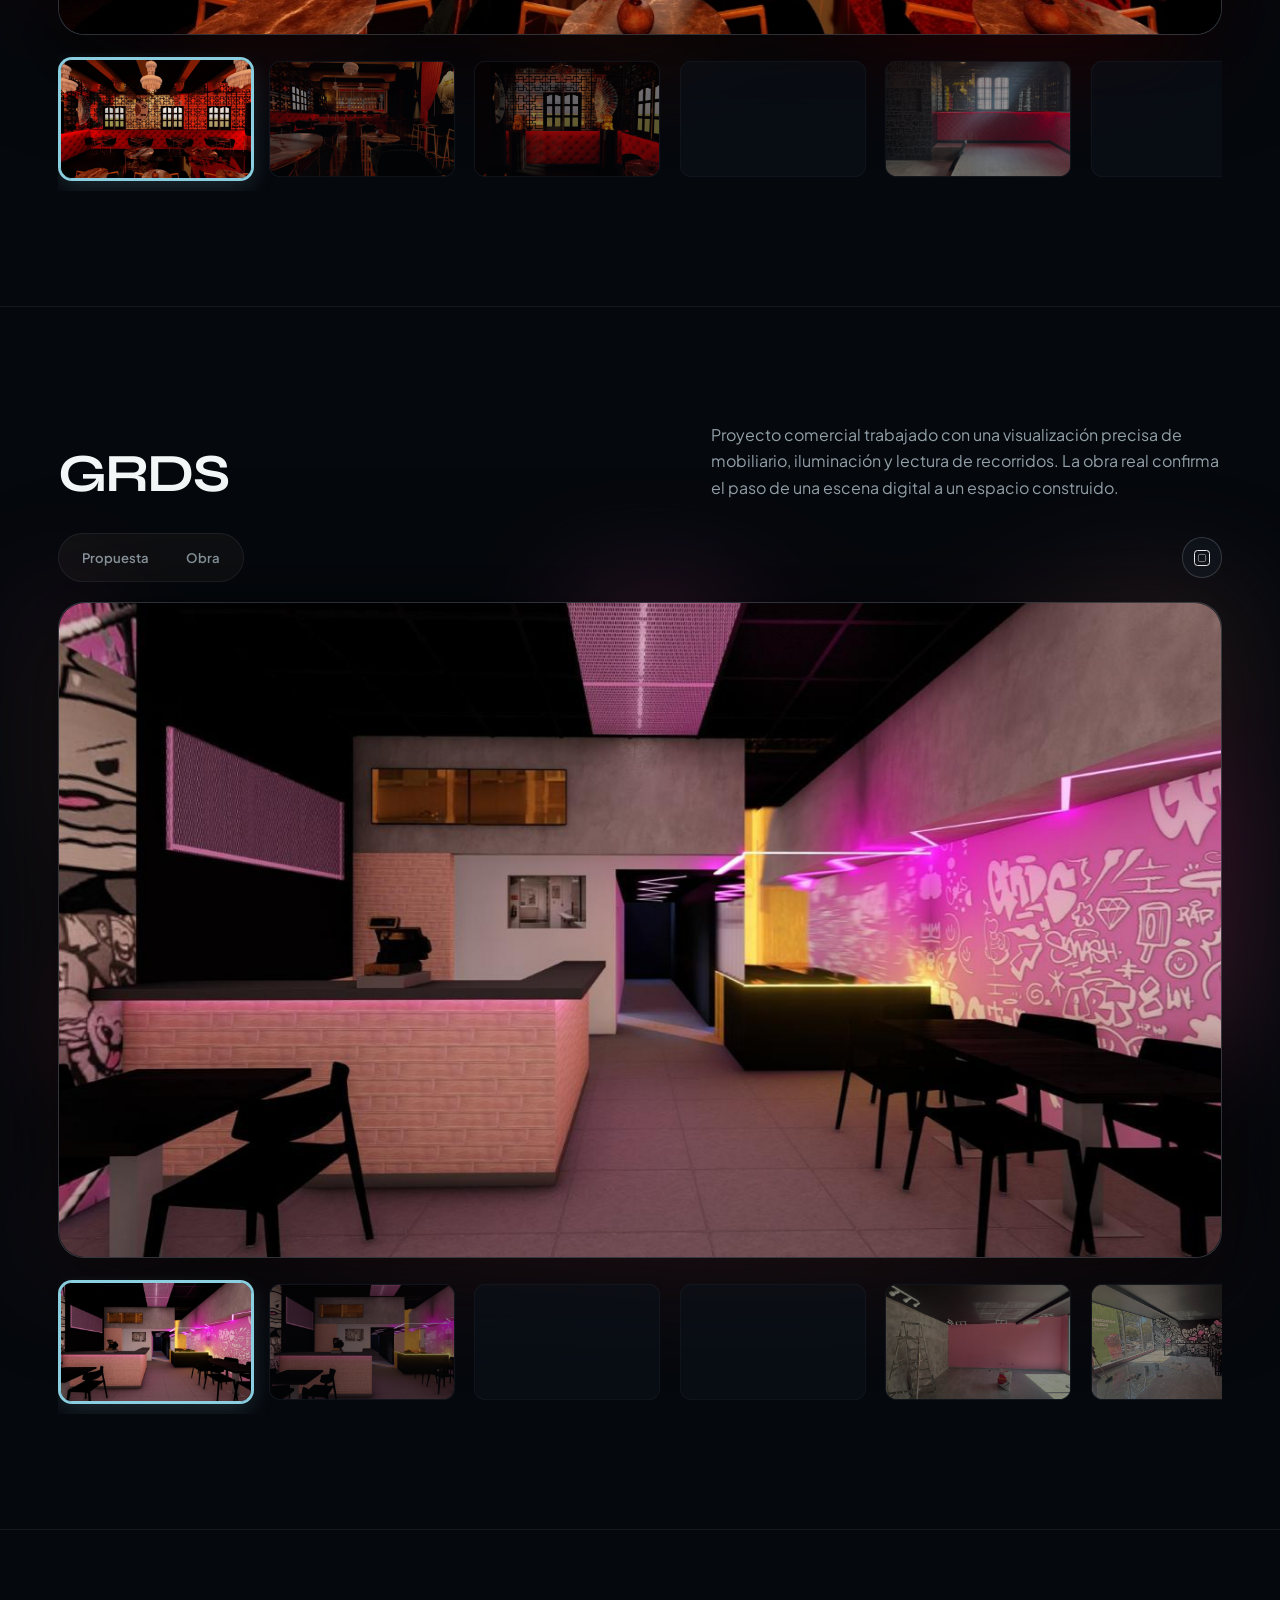
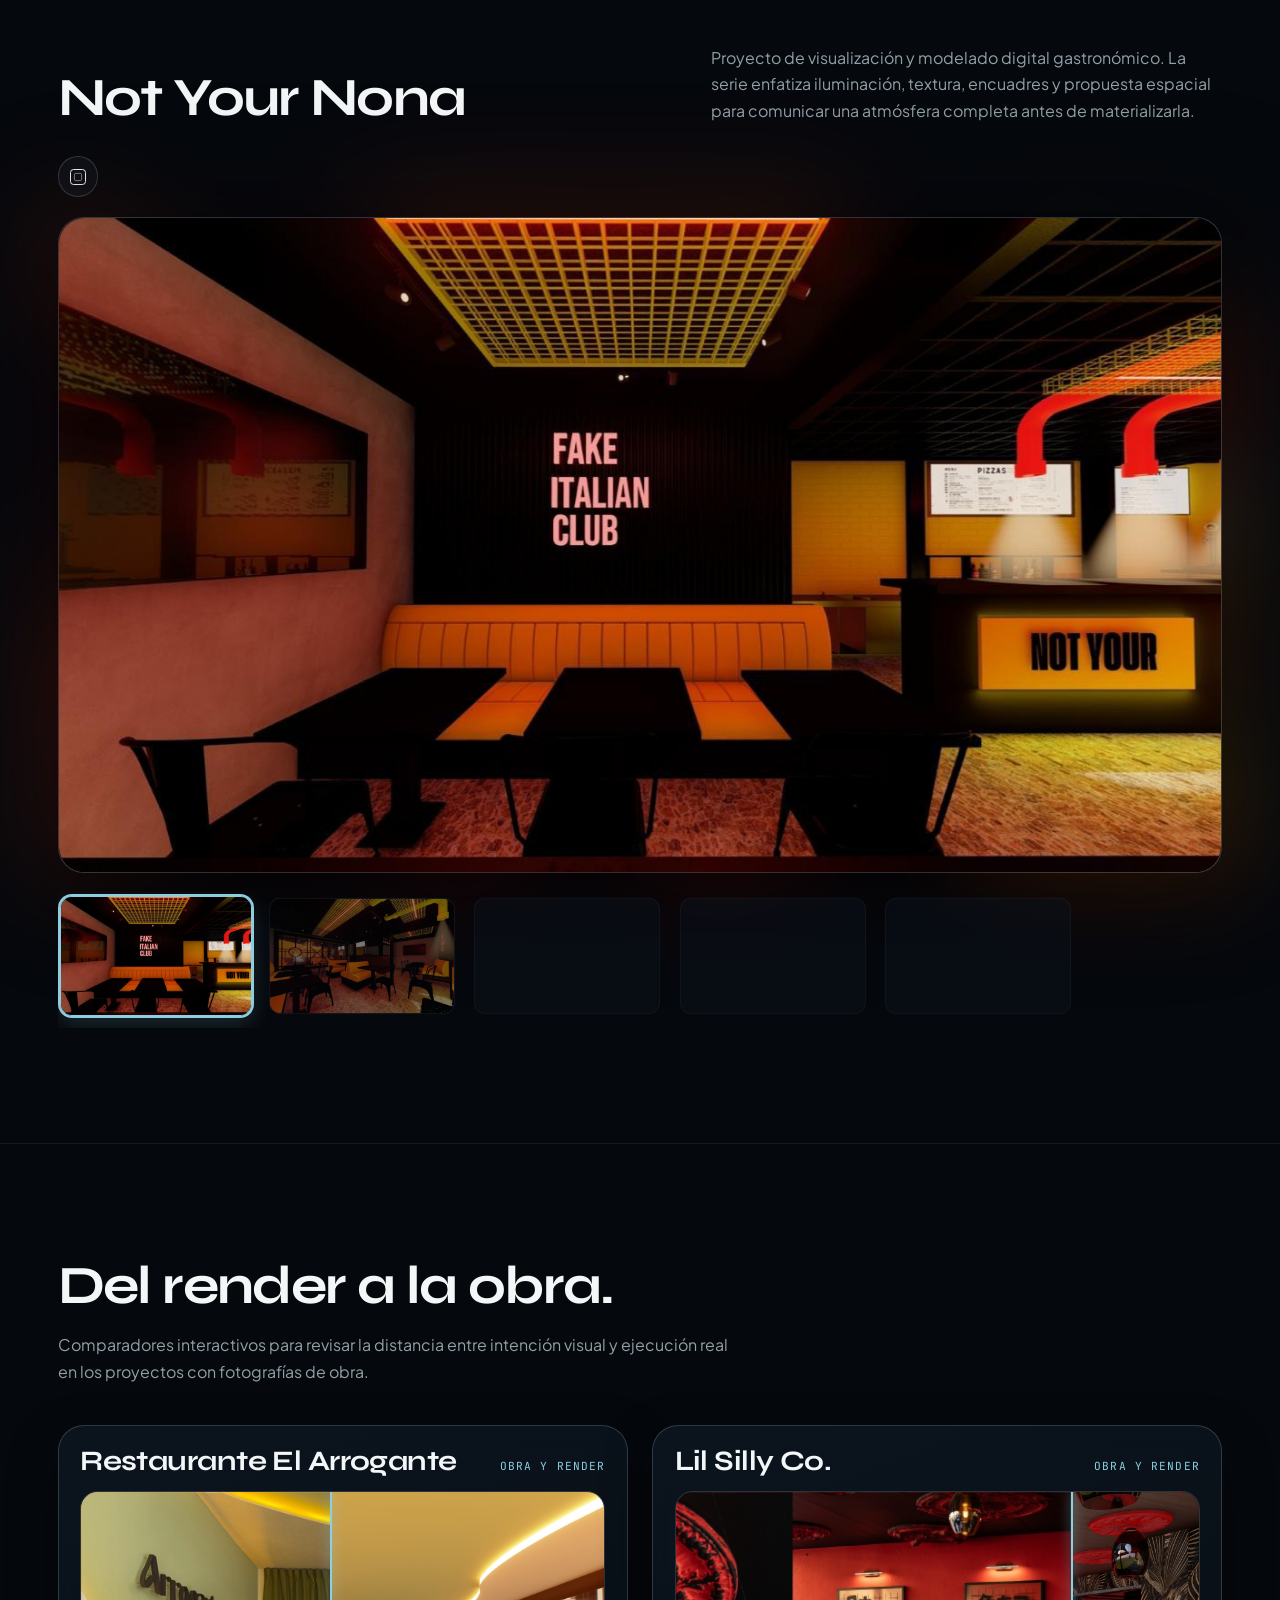
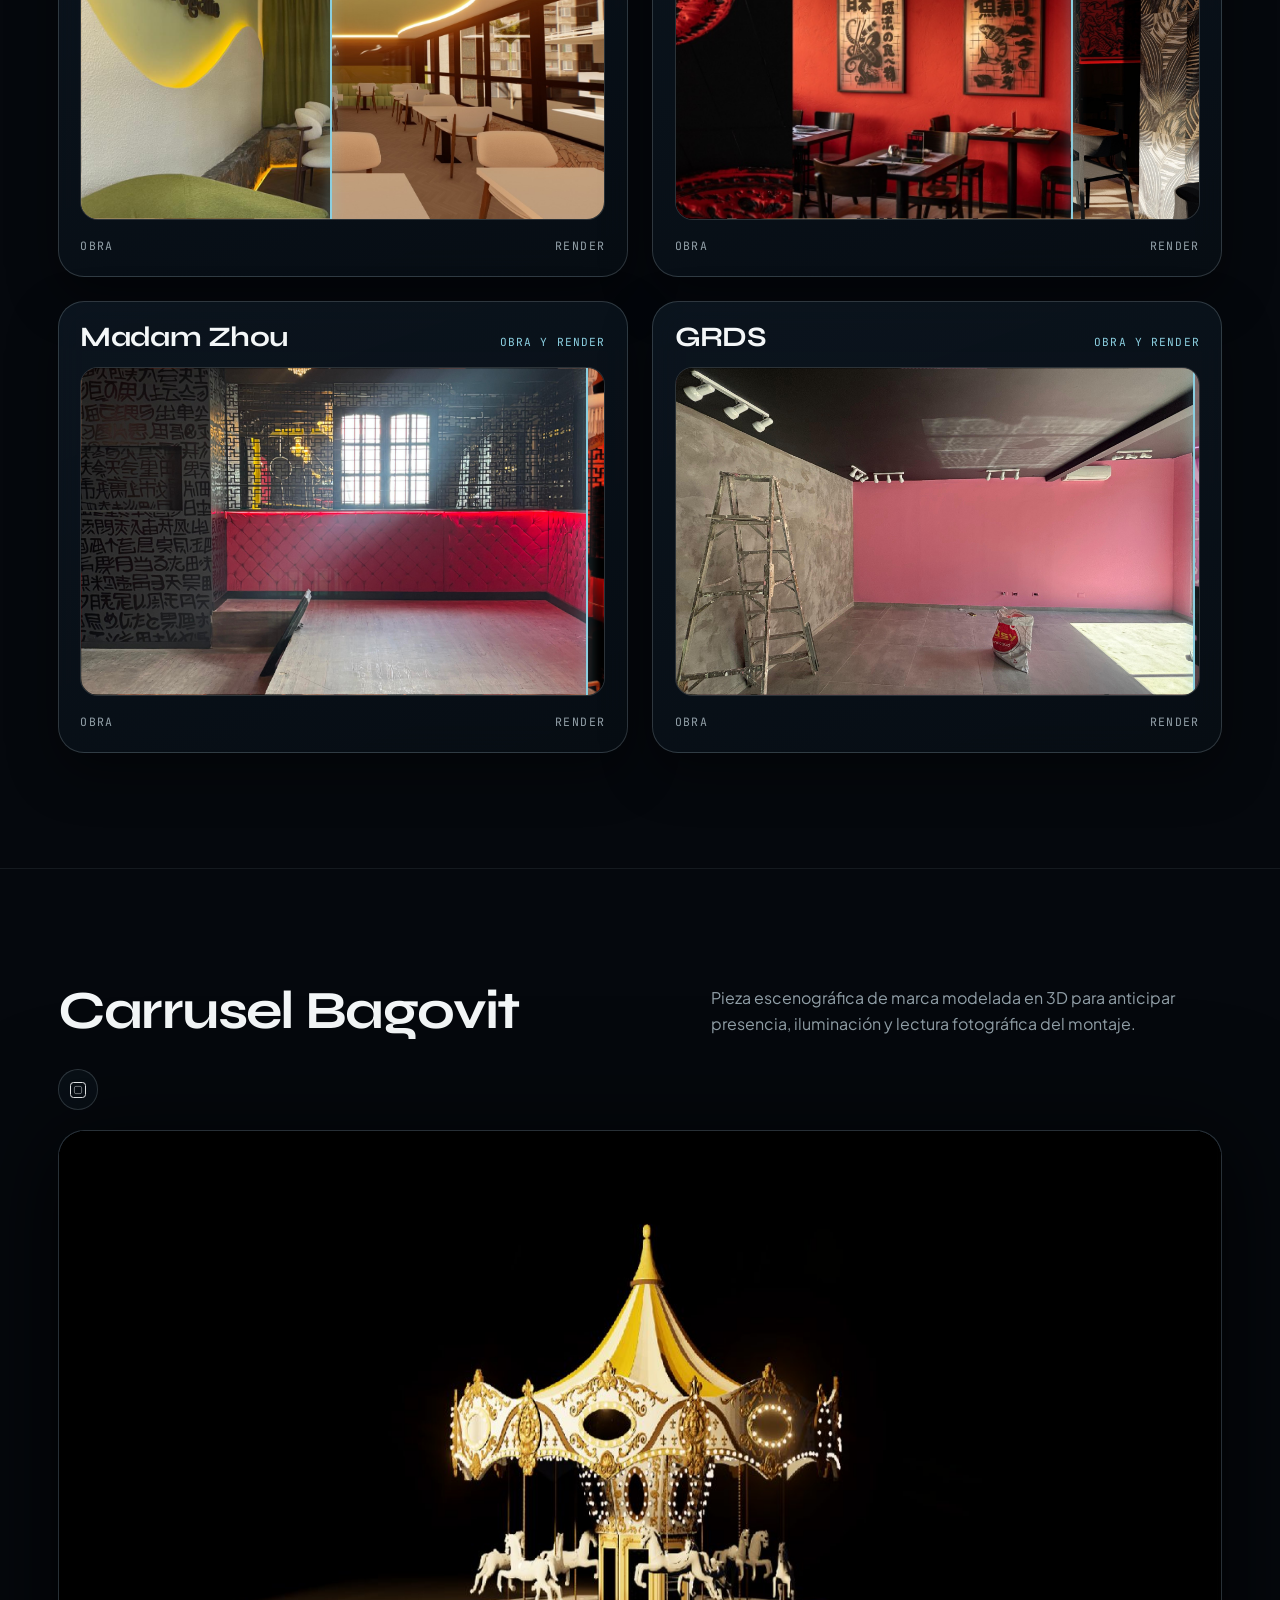
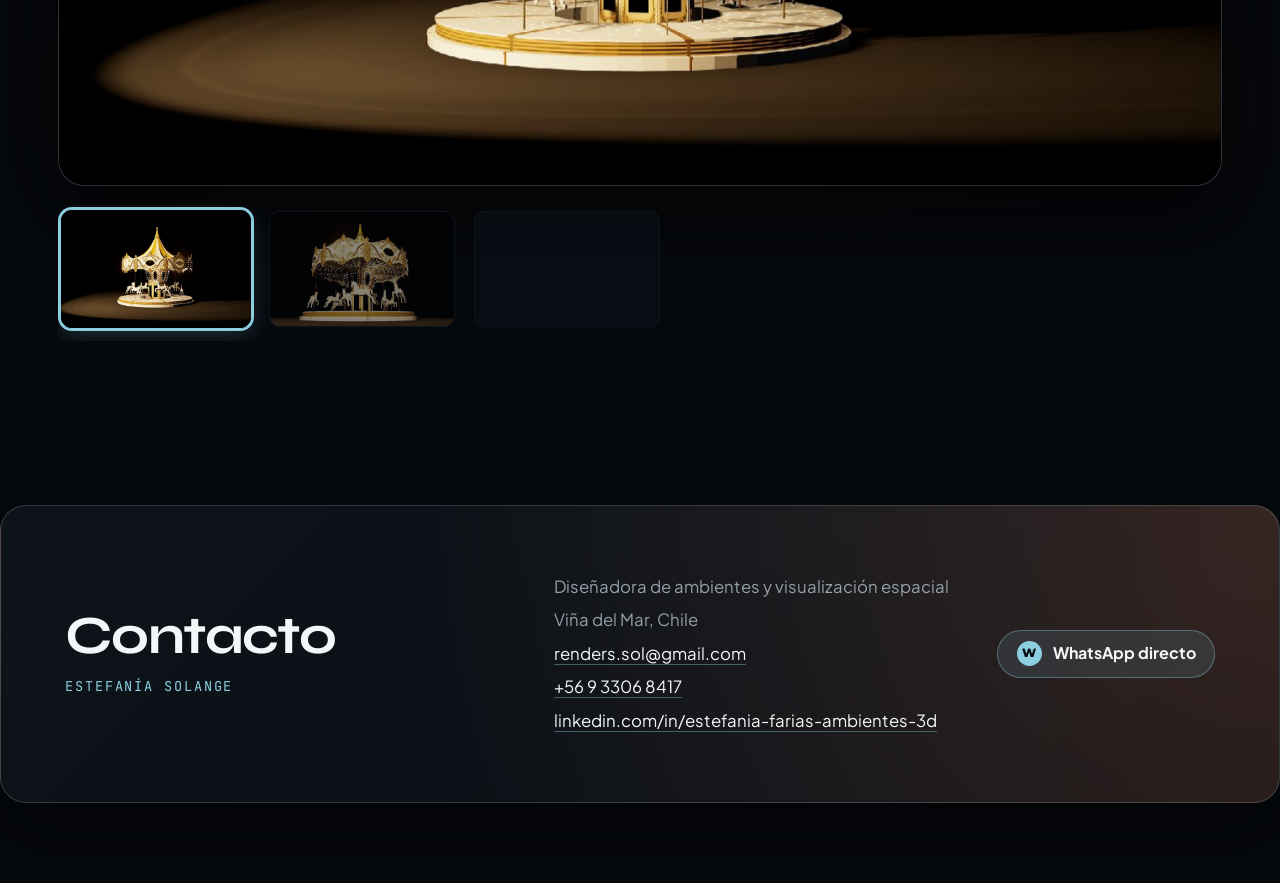
==== commit 614a679a: "Agrega isotipo animado en hero" ====
--- a/portfolio/index.html
+++ b/portfolio/index.html
@@ -16,6 +16,21 @@
     <link rel="stylesheet" href="css/print.css" media="print">
   </head>
   <body>
+    <svg class="chroma-filter-defs" aria-hidden="true" focusable="false">
+      <filter id="hero-green-screen" color-interpolation-filters="sRGB">
+        <feColorMatrix
+          type="matrix"
+          values="
+            1 0 0 0 0
+            0 1 0 0 0
+            0 0 1 0 0
+            1 -1.15 1 0 0.25"
+        />
+        <feComponentTransfer>
+          <feFuncA type="table" tableValues="0 0 0 0.65 1 1" />
+        </feComponentTransfer>
+      </filter>
+    </svg>
     <a class="skip-link" href="#contenido">Saltar al contenido</a>
 
     <header class="site-header" aria-label="Navegación principal">
@@ -34,7 +49,14 @@
     <main id="contenido">
       <section class="hero" id="portada" data-section>
         <div class="hero__content">
-          <h1>SOL <span>DESIGN</span></h1>
+          <div class="hero__logo-slot">
+            <div class="hero__logo-stage" role="img" aria-label="SOL DESIGN">
+              <video class="hero__logo-video" autoplay muted playsinline preload="auto" aria-hidden="true">
+                <source src="assets/videos/LOGO%202.mp4" type="video/mp4">
+              </video>
+              <canvas class="hero__logo-canvas" aria-hidden="true"></canvas>
+            </div>
+          </div>
           <p class="hero__role">Portafolio de arquitectura interior, diseño de ambientes y visualización espacial.</p>
         </div>
         <figure class="hero__visual" style="--ratio: 16 / 11;">
--- a/portfolio/css/styles.css
+++ b/portfolio/css/styles.css
@@ -37,6 +37,7 @@
 html {
   scroll-behavior: smooth;
   scrollbar-color: var(--accent) var(--bg);
+  overscroll-behavior-x: none;
 }
 
 body {
@@ -54,11 +55,32 @@
   line-height: 1.65;
   -webkit-font-smoothing: antialiased;
   overflow-x: hidden;
+  overscroll-behavior-x: none;
+}
+
+main {
+  position: relative;
+  z-index: 1;
 }
 
 ::selection {
   background: var(--accent);
   color: var(--bg);
+}
+
+.logo-scroll-layer {
+  position: fixed;
+  inset: 0;
+  z-index: 0;
+  overflow: hidden;
+  pointer-events: none;
+}
+
+.chroma-filter-defs {
+  position: absolute;
+  width: 0;
+  height: 0;
+  overflow: hidden;
 }
 
 img {
@@ -172,17 +194,15 @@
     padding 260ms var(--ease-out),
     background 260ms var(--ease-out),
     border-color 260ms var(--ease-out),
-    box-shadow 260ms var(--ease-out);
-}
-
-.site-header.is-compact {
-  top: 0.65rem;
-  width: min(calc(100% - 1.25rem), 760px);
-  height: 46px;
-  padding: 0 0.42rem 0 0.72rem;
-  border-color: rgba(255, 255, 255, 0.14);
-  background: rgba(5, 9, 14, 0.86);
-  box-shadow: 0 14px 36px rgba(0, 0, 0, 0.5), inset 0 1px 0 rgba(255, 255, 255, 0.1);
+    box-shadow 260ms var(--ease-out),
+    opacity 220ms var(--ease-out),
+    transform 260ms var(--ease-out);
+}
+
+.site-header.is-hidden {
+  opacity: 0;
+  pointer-events: none;
+  transform: translate(-50%, -140%);
 }
 
 .brand-lockup {
@@ -203,10 +223,6 @@
   color: var(--ink);
   line-height: 1;
   transition: transform 260ms var(--ease-out), opacity 260ms var(--ease-out);
-}
-
-.site-header.is-compact .brand-wordmark {
-  transform: scale(0.92);
 }
 
 .brand-wordmark__sol {
@@ -239,11 +255,6 @@
   border-radius: var(--radius-pill);
   color: var(--muted);
   transition: all 220ms var(--ease-out);
-}
-
-.site-header.is-compact .main-nav a {
-  padding: 0.36rem 0.72rem;
-  font-size: 0.76rem;
 }
 
 .main-nav a:hover {
@@ -301,6 +312,56 @@
   font-family: var(--font-brand);
   font-weight: 800;
   line-height: 0.95;
+}
+
+.hero__logo-slot {
+  position: relative;
+  width: min(132%, clamp(22rem, 46vw, 48rem));
+  aspect-ratio: 16 / 9;
+}
+
+.hero__logo-stage {
+  position: absolute;
+  inset: 0;
+  width: 100%;
+  height: 100%;
+  transform-origin: center center;
+  will-change: transform, opacity;
+}
+
+.hero__logo-stage.is-scroll-ghost {
+  position: fixed;
+  inset: auto;
+  top: var(--logo-top, 0px);
+  left: var(--logo-left, 0px);
+  width: var(--logo-width, 40rem);
+  height: var(--logo-height, auto);
+  z-index: 0;
+}
+
+.hero__logo-video {
+  position: absolute;
+  inset: 0;
+  width: 100%;
+  height: 100%;
+  opacity: 0;
+  pointer-events: none;
+}
+
+.hero__logo-stage.is-video-fallback .hero__logo-video {
+  filter: url("#hero-green-screen");
+  opacity: 1;
+}
+
+.hero__logo-stage.is-video-fallback .hero__logo-canvas {
+  opacity: 0;
+}
+
+.hero__logo-canvas {
+  display: block;
+  width: 100%;
+  height: 100%;
+  object-fit: contain;
 }
 
 .hero__role {
@@ -547,7 +608,10 @@
   overflow: hidden;
   background: #05080d;
   cursor: zoom-in;
+  touch-action: pan-y;
   transform-style: preserve-3d;
+  user-select: none;
+  -webkit-user-drag: none;
   transition: transform 360ms var(--ease-out);
 }
 
@@ -714,6 +778,7 @@
   border: 1px solid var(--line-bright);
   overflow: hidden;
   background: #05080d;
+  touch-action: pan-y;
 }
 
 .compare-after {
@@ -722,6 +787,7 @@
   z-index: 1;
   overflow: hidden;
   clip-path: inset(0 calc(100% - var(--split)) 0 0);
+  will-change: clip-path;
 }
 
 .compare-rule {
@@ -733,6 +799,7 @@
   width: 3rem;
   transform: translateX(-50%);
   pointer-events: none;
+  will-change: left;
 }
 
 .compare-rule::before {
@@ -760,13 +827,18 @@
   color: #05080d;
   font-weight: 700;
   font-size: 0.9rem;
+  opacity: 0;
   box-shadow: 0 6px 20px rgba(0, 0, 0, 0.5), 0 0 20px var(--accent-glow);
-  transform: translate(-50%, -50%);
-  transition: transform 200ms var(--ease-spring);
-}
-
-.compare-frame:hover .compare-rule::after {
-  transform: translate(-50%, -50%) scale(1.15);
+  transform: translate(-50%, -50%) scale(0.92);
+  transition:
+    opacity 180ms var(--ease-out),
+    transform 200ms var(--ease-spring);
+}
+
+.compare-frame:hover .compare-rule::after,
+.compare-frame:focus-within .compare-rule::after {
+  opacity: 1;
+  transform: translate(-50%, -50%) scale(1.08);
 }
 
 .compare-range {
@@ -778,6 +850,13 @@
   margin: 0;
   opacity: 0;
   cursor: ew-resize;
+  touch-action: pan-y;
+}
+
+@media (hover: none), (pointer: coarse) {
+  .compare-range {
+    pointer-events: none;
+  }
 }
 
 .comparison-card footer {
@@ -963,12 +1042,8 @@
     width: calc(100% - 1.5rem);
     overflow-x: auto;
   }
-  .site-header.is-compact {
-    width: calc(100% - 1rem);
-    height: 44px;
-  }
   .brand-wordmark {
-    display: none;
+    display: inline-flex;
   }
   .hero,
   .intro,
@@ -992,6 +1067,9 @@
     max-width: 8.8ch;
     font-size: clamp(3.45rem, 13vw, 5.6rem);
   }
+  .hero__logo-slot {
+    width: min(100%, clamp(18rem, 90vw, 34rem));
+  }
   .hero__visual {
     width: 100%;
     max-width: none;
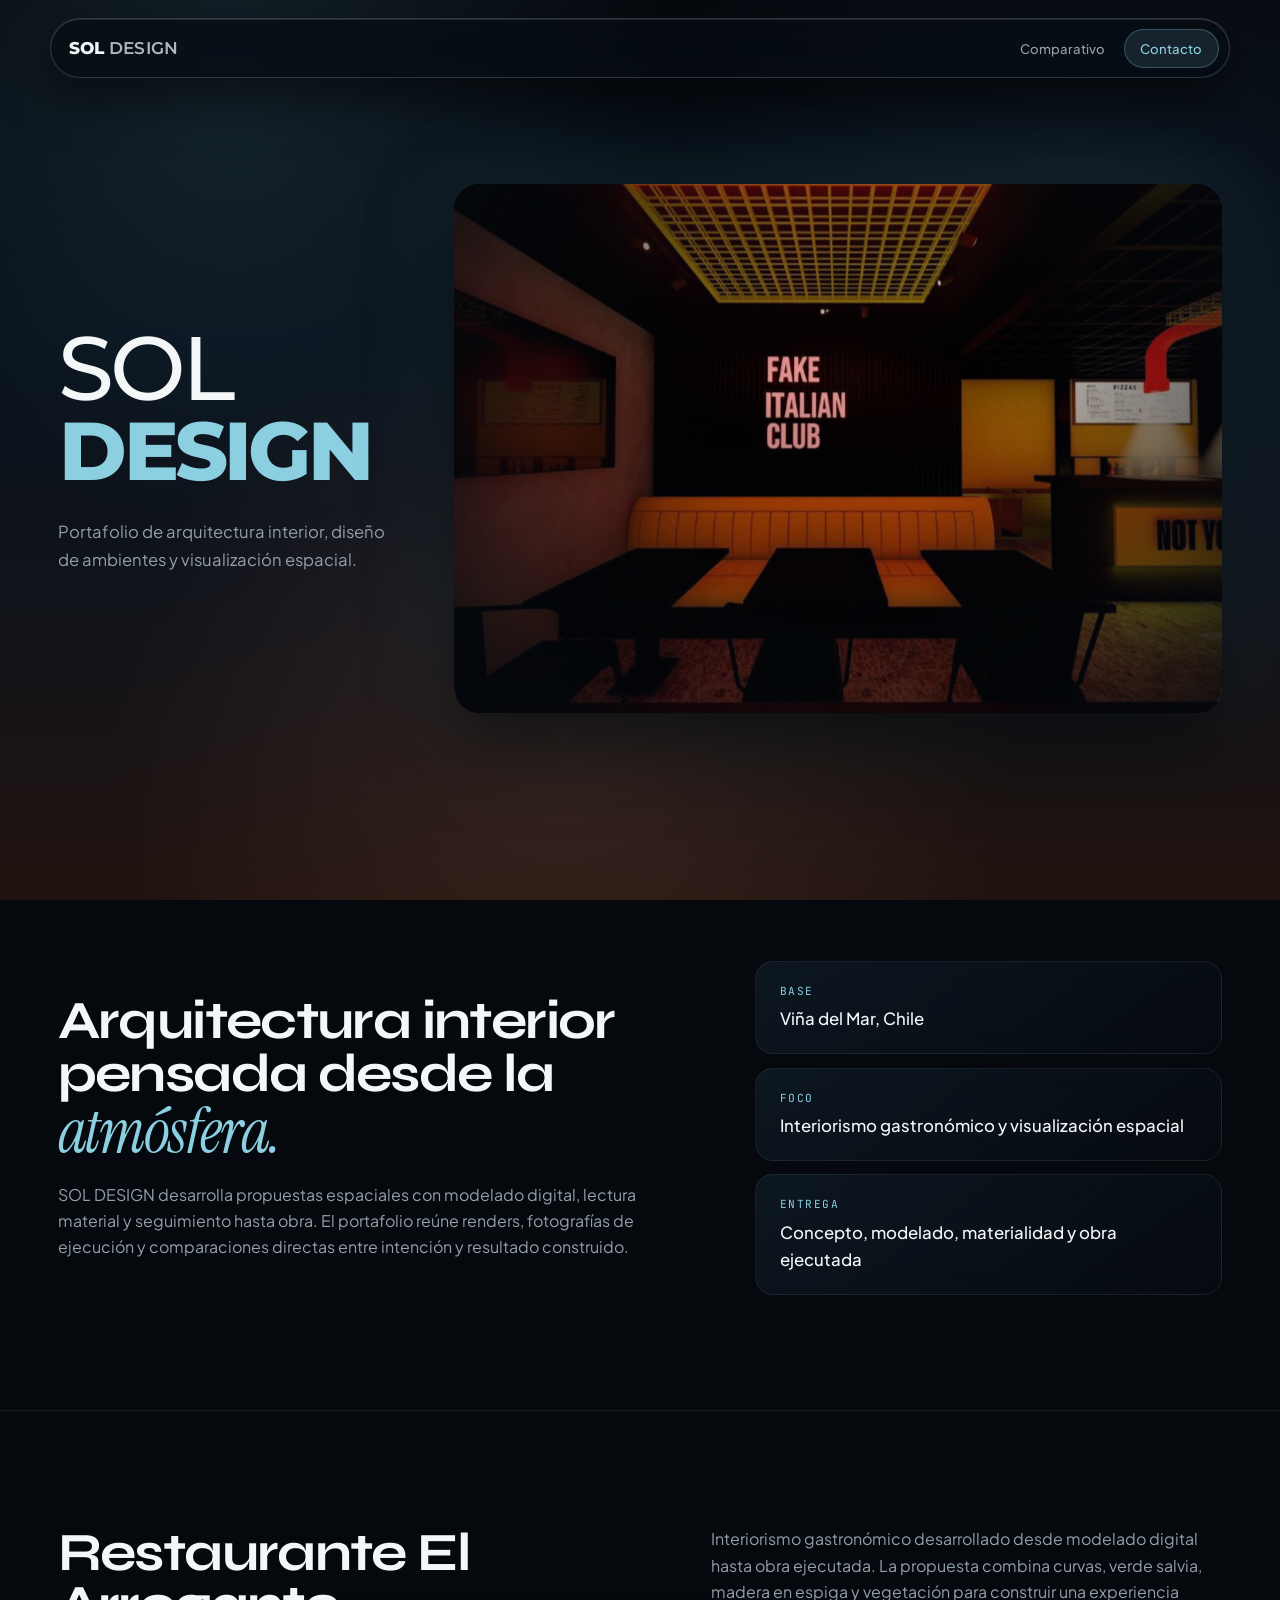
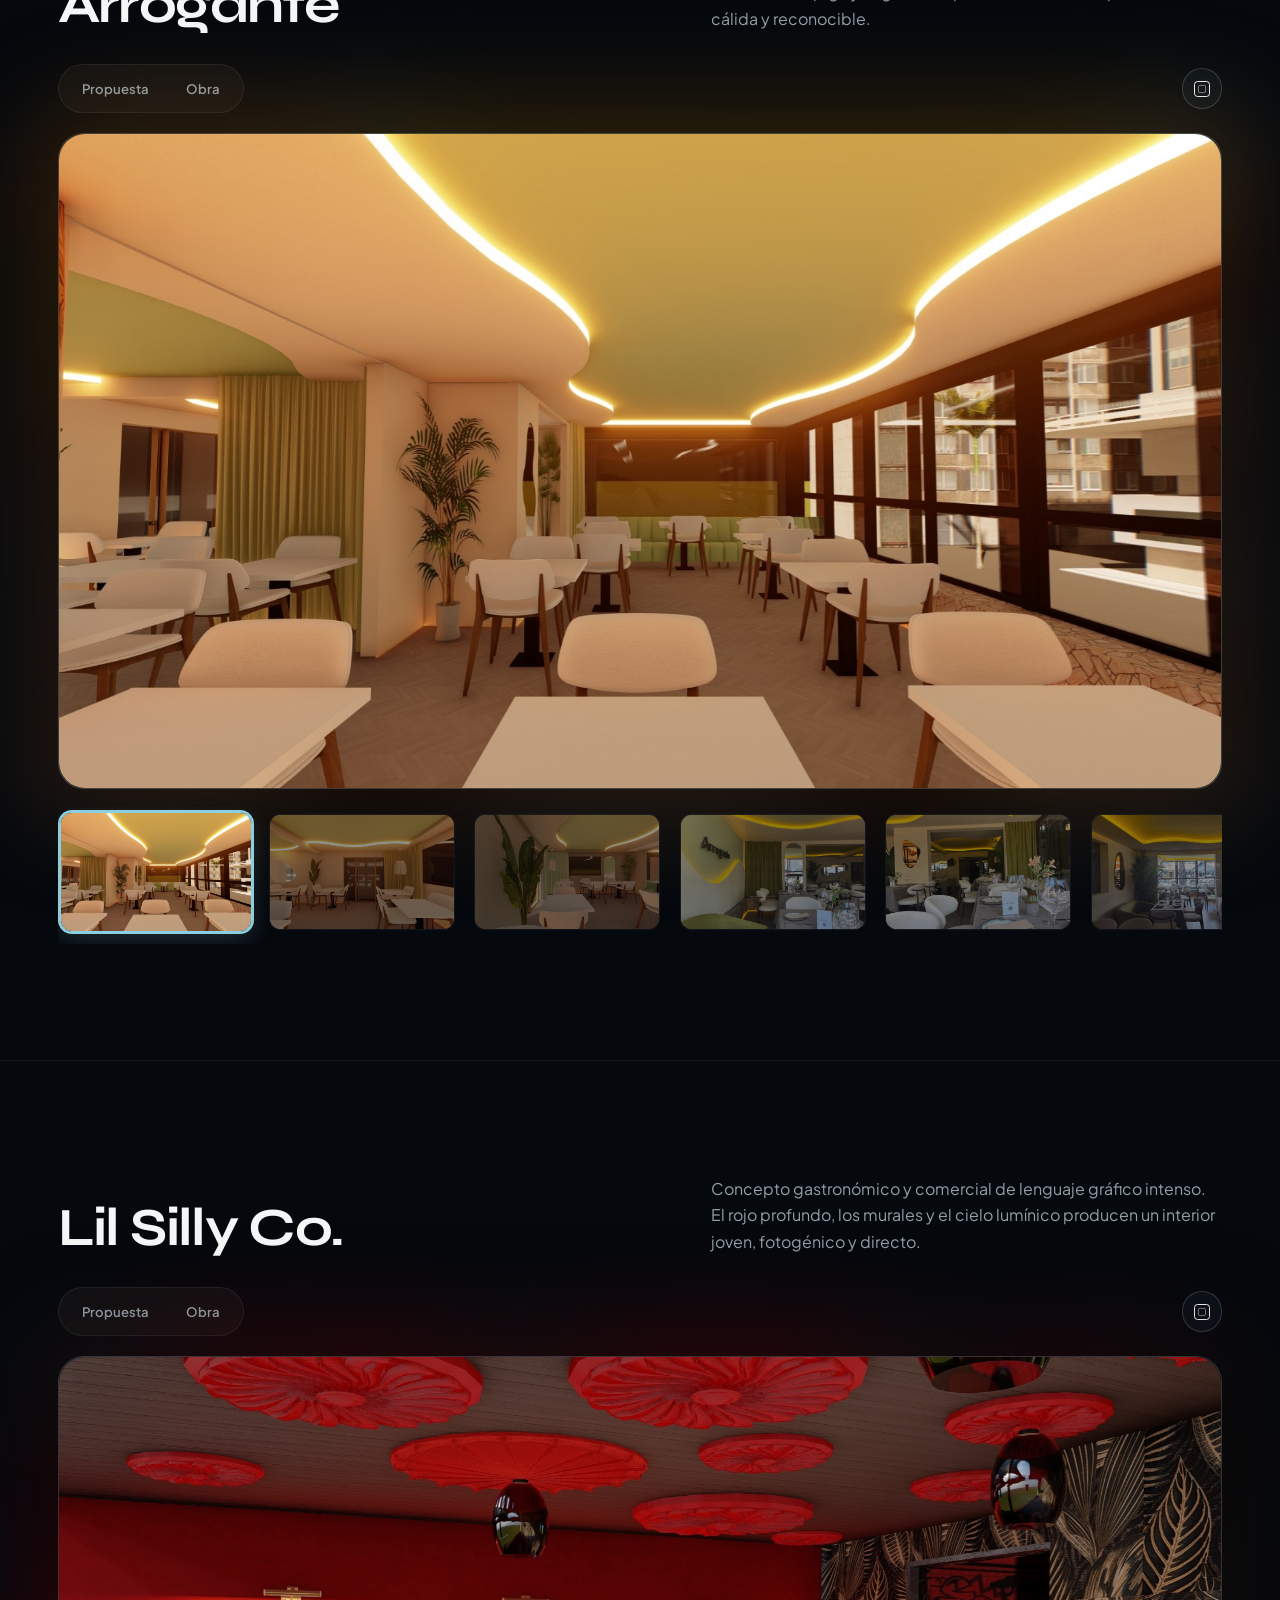
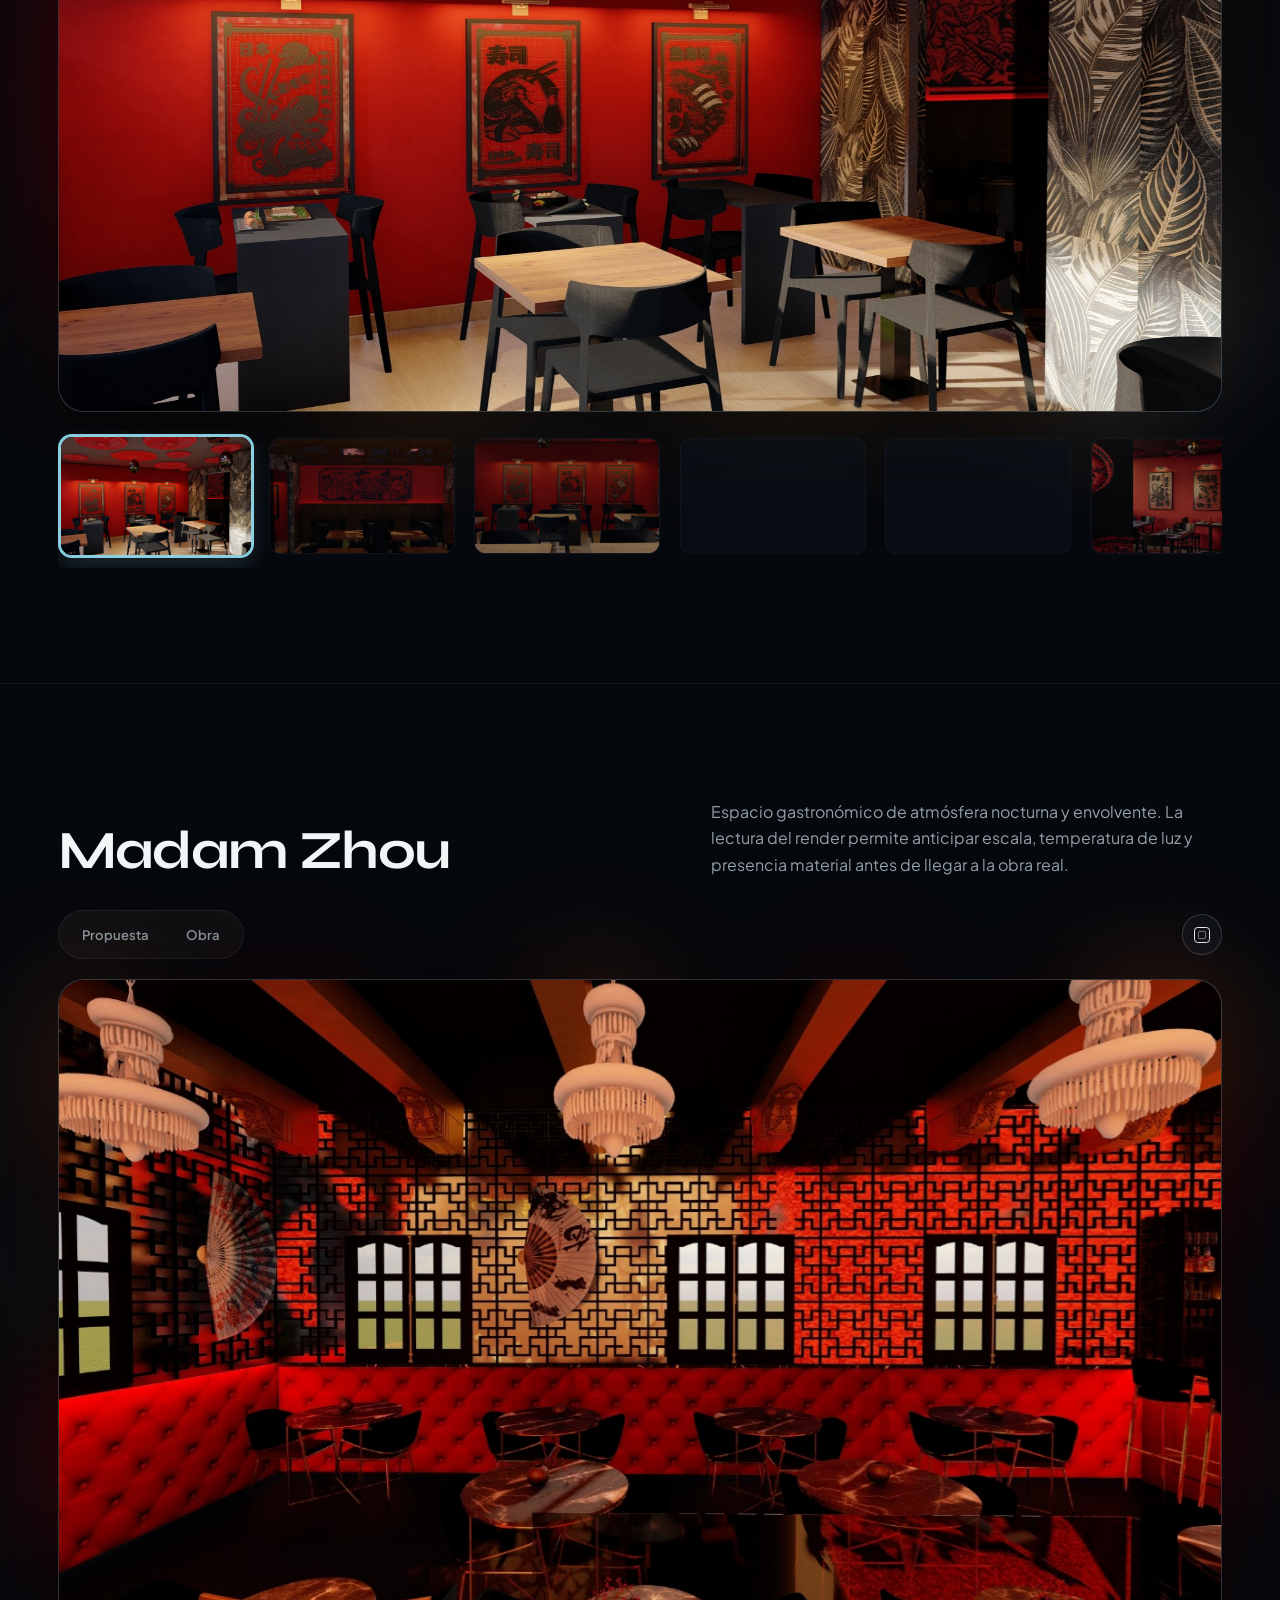
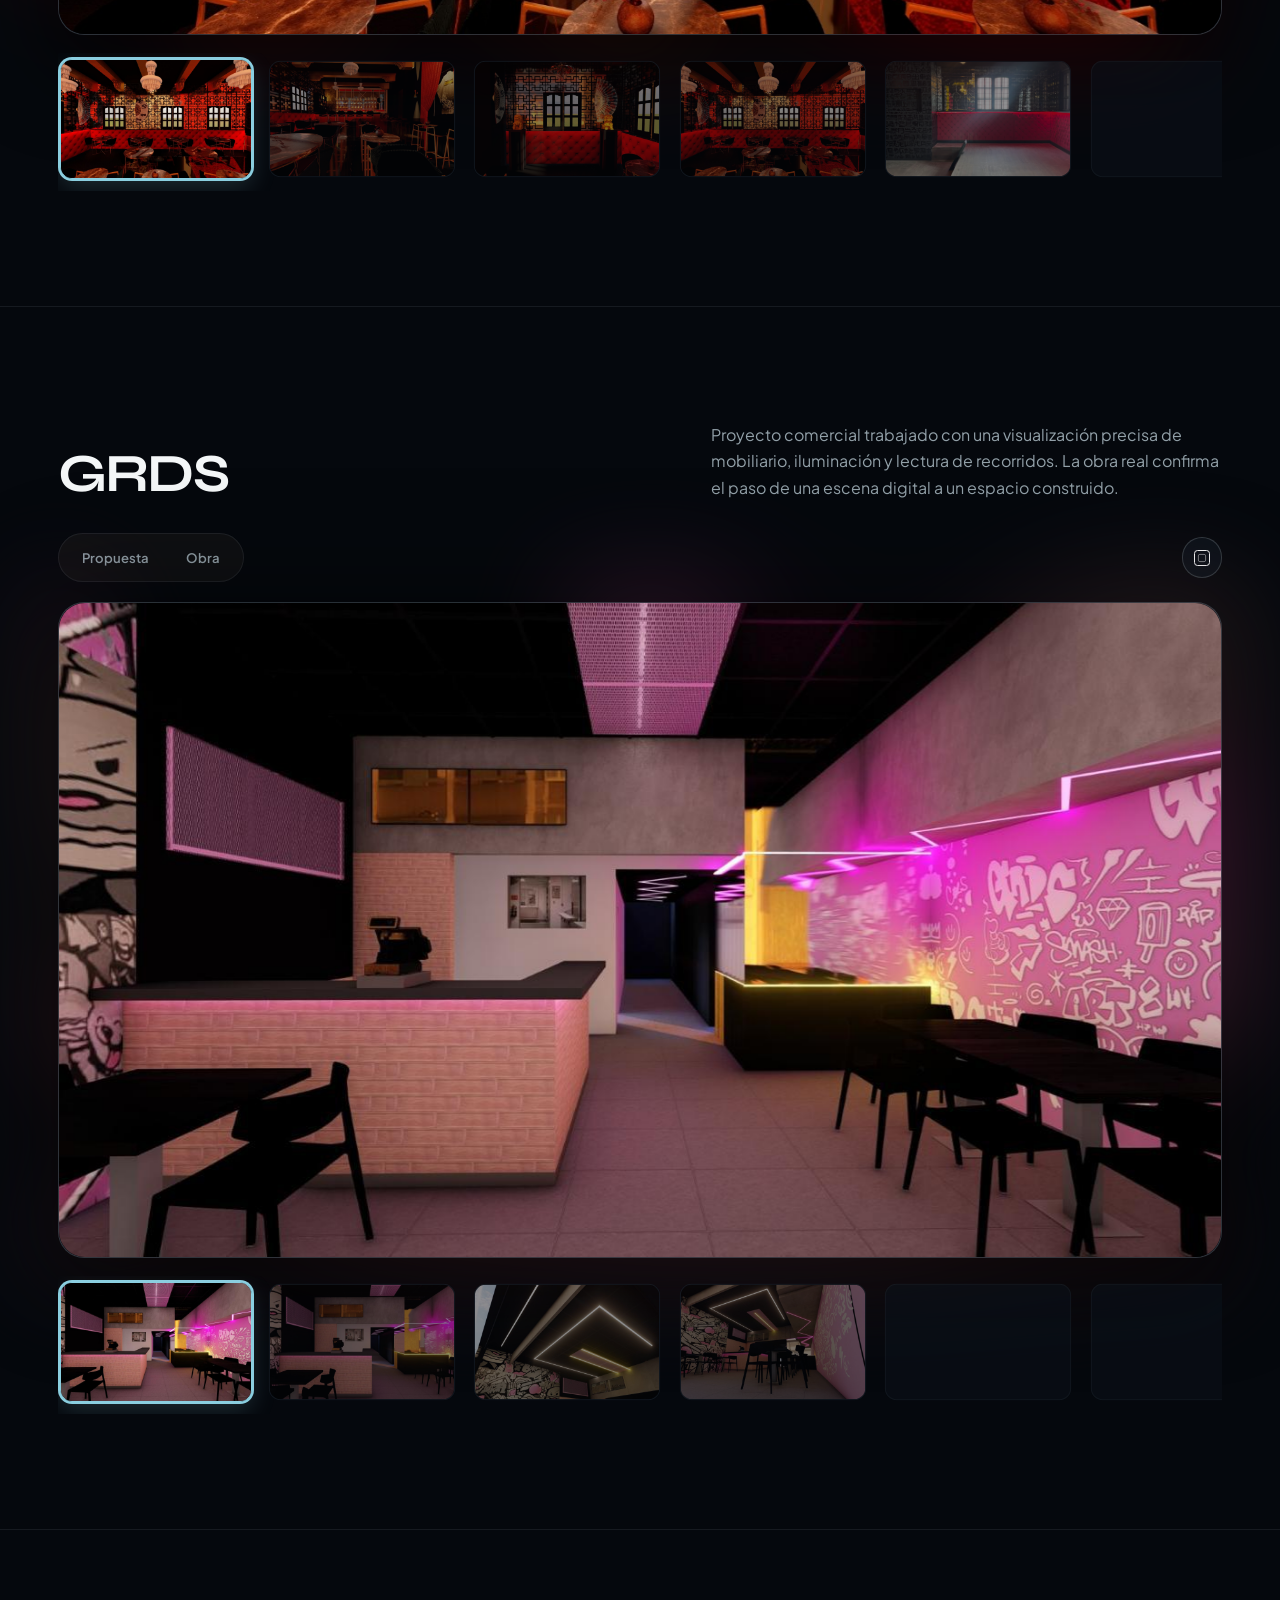
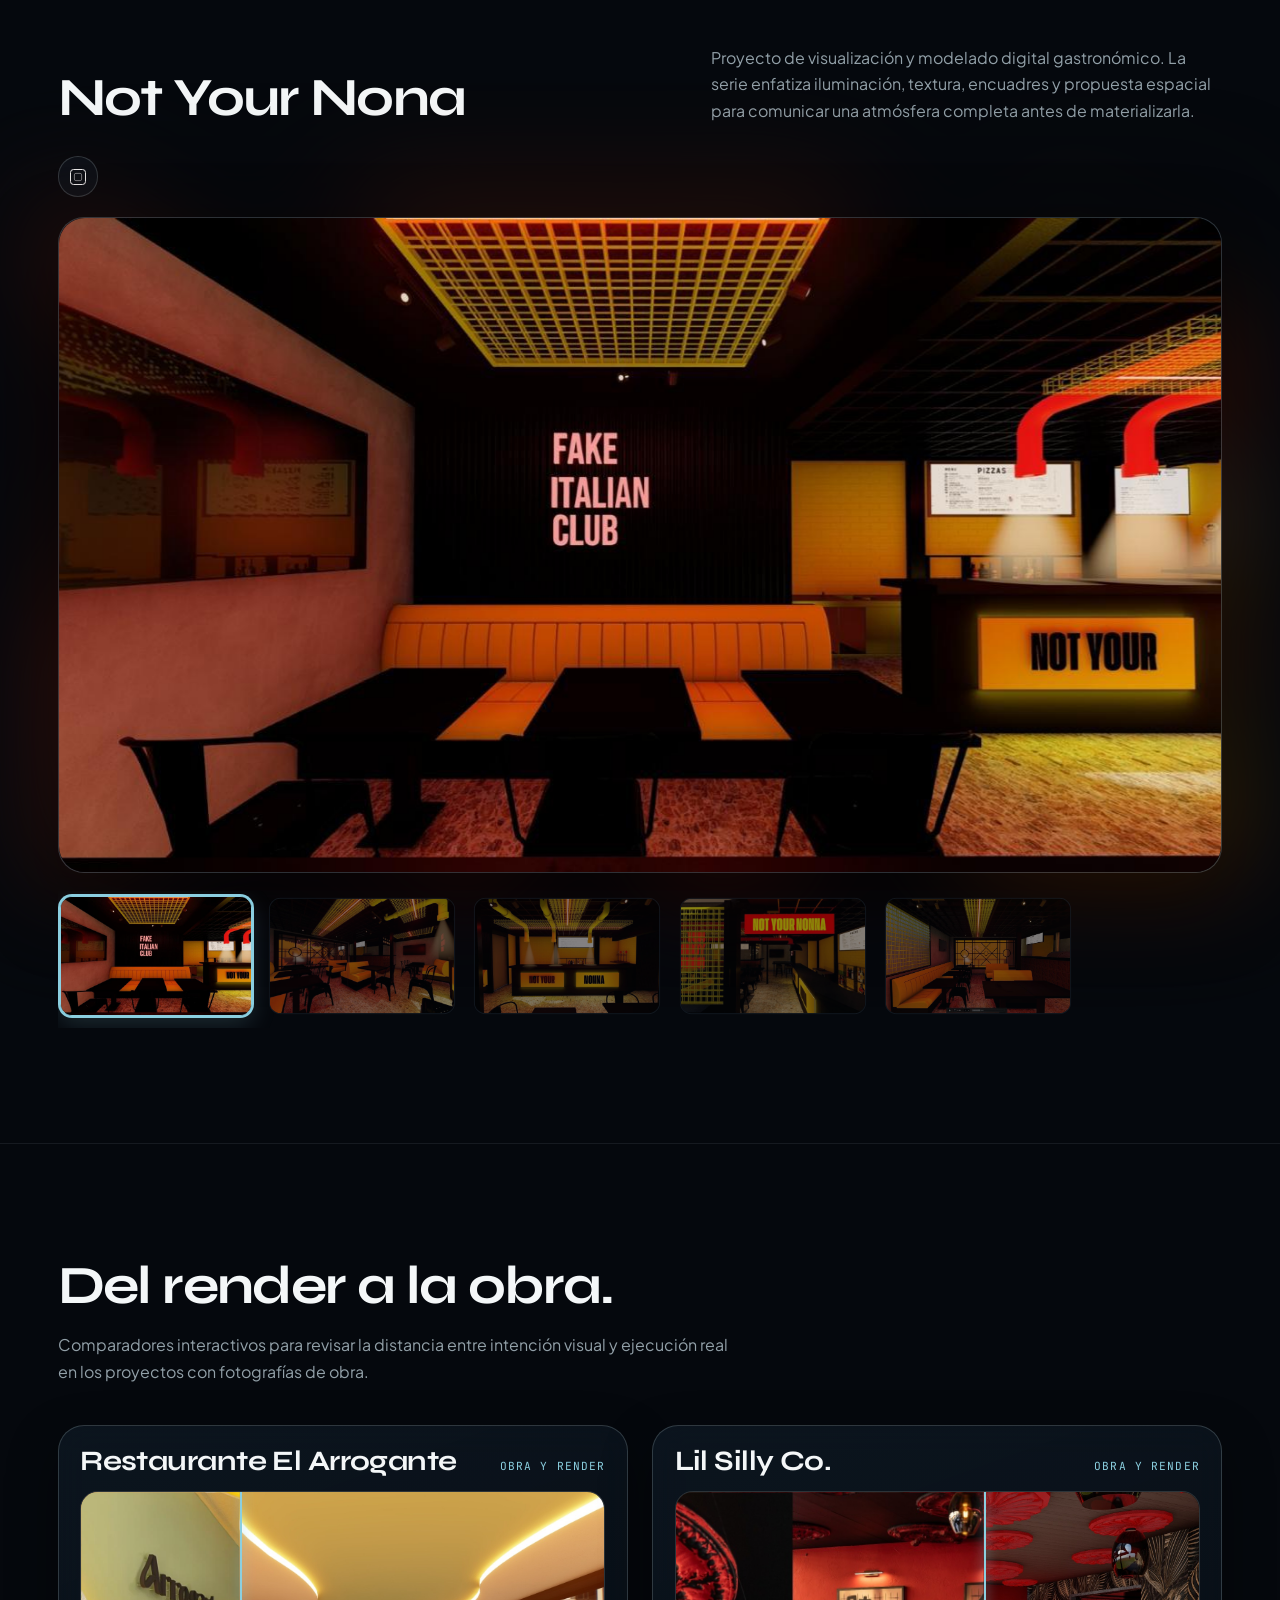
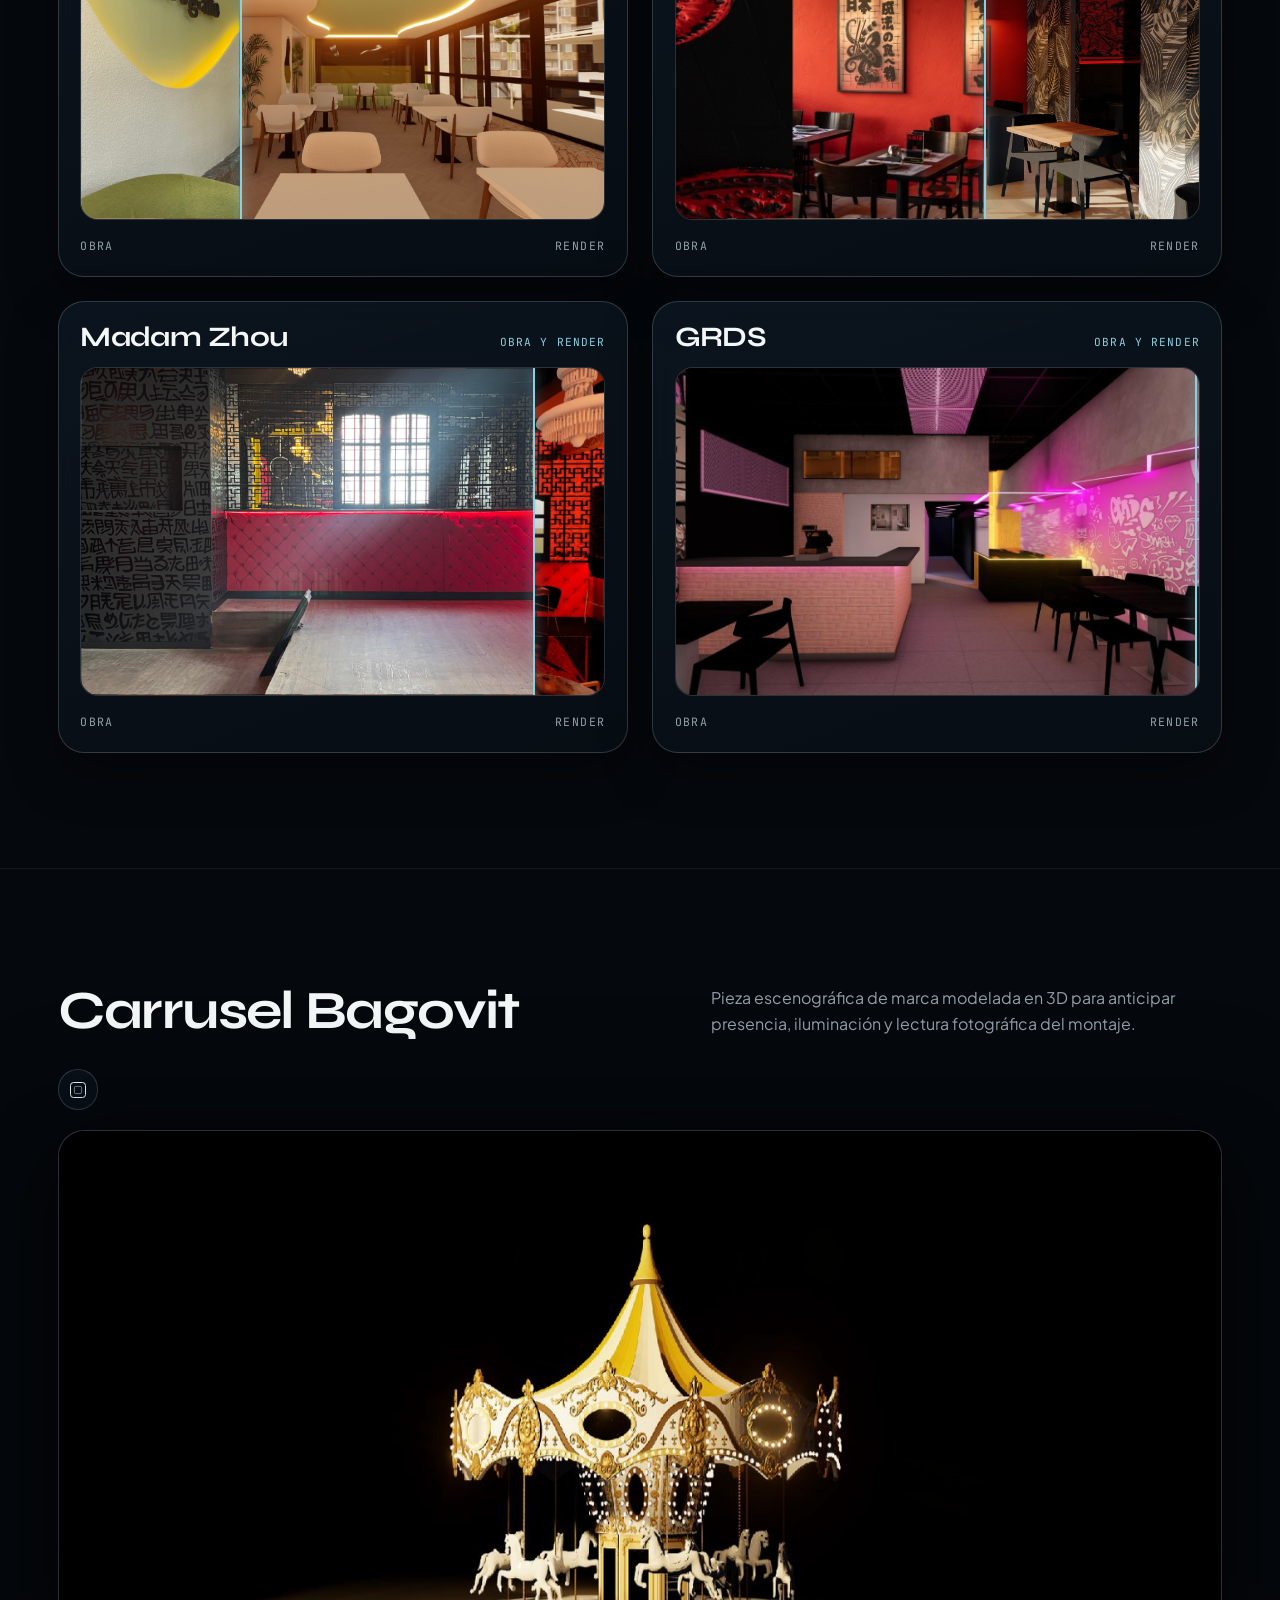
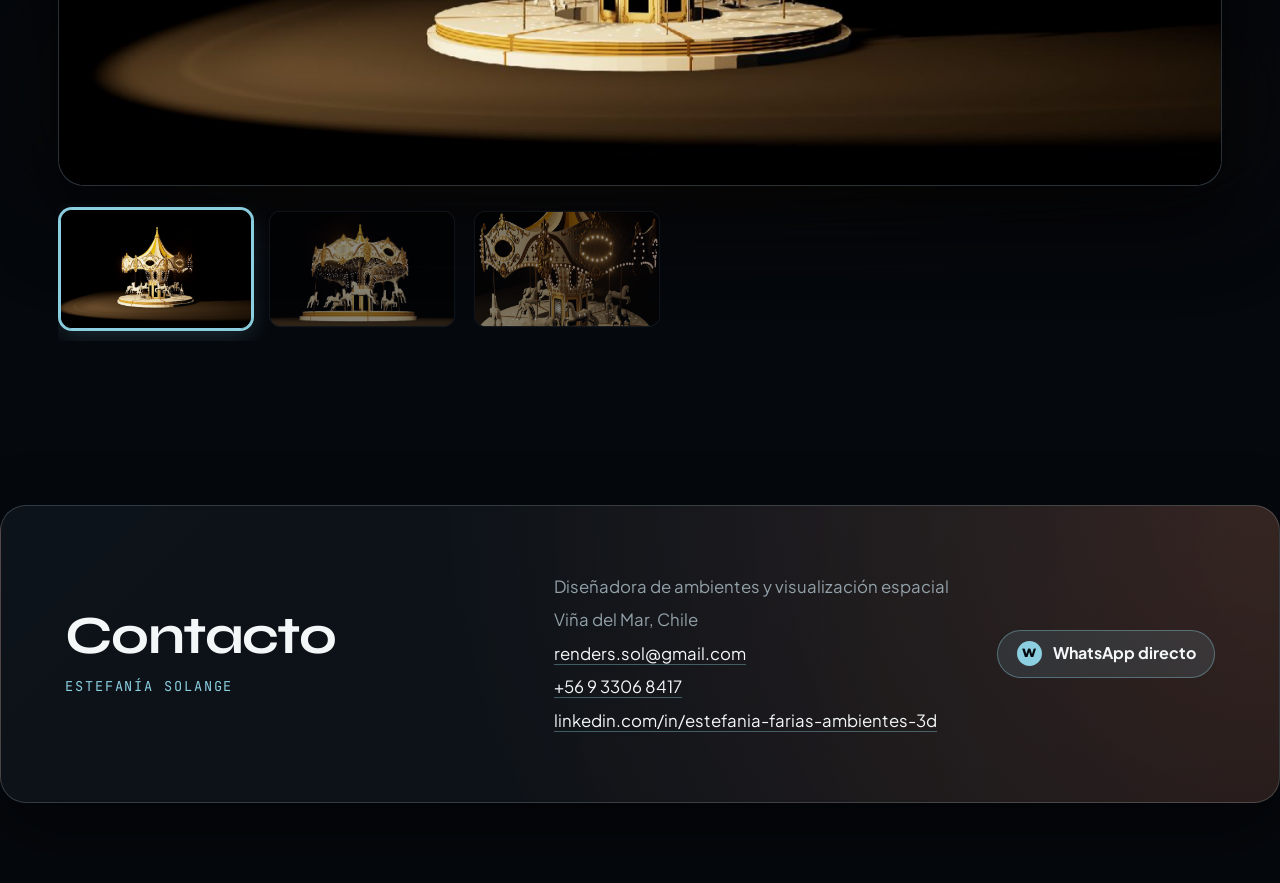
==== commit 048bd335: "Revert "Agrega isotipo animado en hero" This reverts commit 614a679aca4a44a134a73b048e9f12d3692715ca" ====
--- a/portfolio/index.html
+++ b/portfolio/index.html
@@ -16,21 +16,6 @@
     <link rel="stylesheet" href="css/print.css" media="print">
   </head>
   <body>
-    <svg class="chroma-filter-defs" aria-hidden="true" focusable="false">
-      <filter id="hero-green-screen" color-interpolation-filters="sRGB">
-        <feColorMatrix
-          type="matrix"
-          values="
-            1 0 0 0 0
-            0 1 0 0 0
-            0 0 1 0 0
-            1 -1.15 1 0 0.25"
-        />
-        <feComponentTransfer>
-          <feFuncA type="table" tableValues="0 0 0 0.65 1 1" />
-        </feComponentTransfer>
-      </filter>
-    </svg>
     <a class="skip-link" href="#contenido">Saltar al contenido</a>
 
     <header class="site-header" aria-label="Navegación principal">
@@ -49,14 +34,7 @@
     <main id="contenido">
       <section class="hero" id="portada" data-section>
         <div class="hero__content">
-          <div class="hero__logo-slot">
-            <div class="hero__logo-stage" role="img" aria-label="SOL DESIGN">
-              <video class="hero__logo-video" autoplay muted playsinline preload="auto" aria-hidden="true">
-                <source src="assets/videos/LOGO%202.mp4" type="video/mp4">
-              </video>
-              <canvas class="hero__logo-canvas" aria-hidden="true"></canvas>
-            </div>
-          </div>
+          <h1>SOL <span>DESIGN</span></h1>
           <p class="hero__role">Portafolio de arquitectura interior, diseño de ambientes y visualización espacial.</p>
         </div>
         <figure class="hero__visual" style="--ratio: 16 / 11;">
--- a/portfolio/css/styles.css
+++ b/portfolio/css/styles.css
@@ -58,29 +58,9 @@
   overscroll-behavior-x: none;
 }
 
-main {
-  position: relative;
-  z-index: 1;
-}
-
 ::selection {
   background: var(--accent);
   color: var(--bg);
-}
-
-.logo-scroll-layer {
-  position: fixed;
-  inset: 0;
-  z-index: 0;
-  overflow: hidden;
-  pointer-events: none;
-}
-
-.chroma-filter-defs {
-  position: absolute;
-  width: 0;
-  height: 0;
-  overflow: hidden;
 }
 
 img {
@@ -312,56 +292,6 @@
   font-family: var(--font-brand);
   font-weight: 800;
   line-height: 0.95;
-}
-
-.hero__logo-slot {
-  position: relative;
-  width: min(132%, clamp(22rem, 46vw, 48rem));
-  aspect-ratio: 16 / 9;
-}
-
-.hero__logo-stage {
-  position: absolute;
-  inset: 0;
-  width: 100%;
-  height: 100%;
-  transform-origin: center center;
-  will-change: transform, opacity;
-}
-
-.hero__logo-stage.is-scroll-ghost {
-  position: fixed;
-  inset: auto;
-  top: var(--logo-top, 0px);
-  left: var(--logo-left, 0px);
-  width: var(--logo-width, 40rem);
-  height: var(--logo-height, auto);
-  z-index: 0;
-}
-
-.hero__logo-video {
-  position: absolute;
-  inset: 0;
-  width: 100%;
-  height: 100%;
-  opacity: 0;
-  pointer-events: none;
-}
-
-.hero__logo-stage.is-video-fallback .hero__logo-video {
-  filter: url("#hero-green-screen");
-  opacity: 1;
-}
-
-.hero__logo-stage.is-video-fallback .hero__logo-canvas {
-  opacity: 0;
-}
-
-.hero__logo-canvas {
-  display: block;
-  width: 100%;
-  height: 100%;
-  object-fit: contain;
 }
 
 .hero__role {
@@ -1067,9 +997,6 @@
     max-width: 8.8ch;
     font-size: clamp(3.45rem, 13vw, 5.6rem);
   }
-  .hero__logo-slot {
-    width: min(100%, clamp(18rem, 90vw, 34rem));
-  }
   .hero__visual {
     width: 100%;
     max-width: none;
